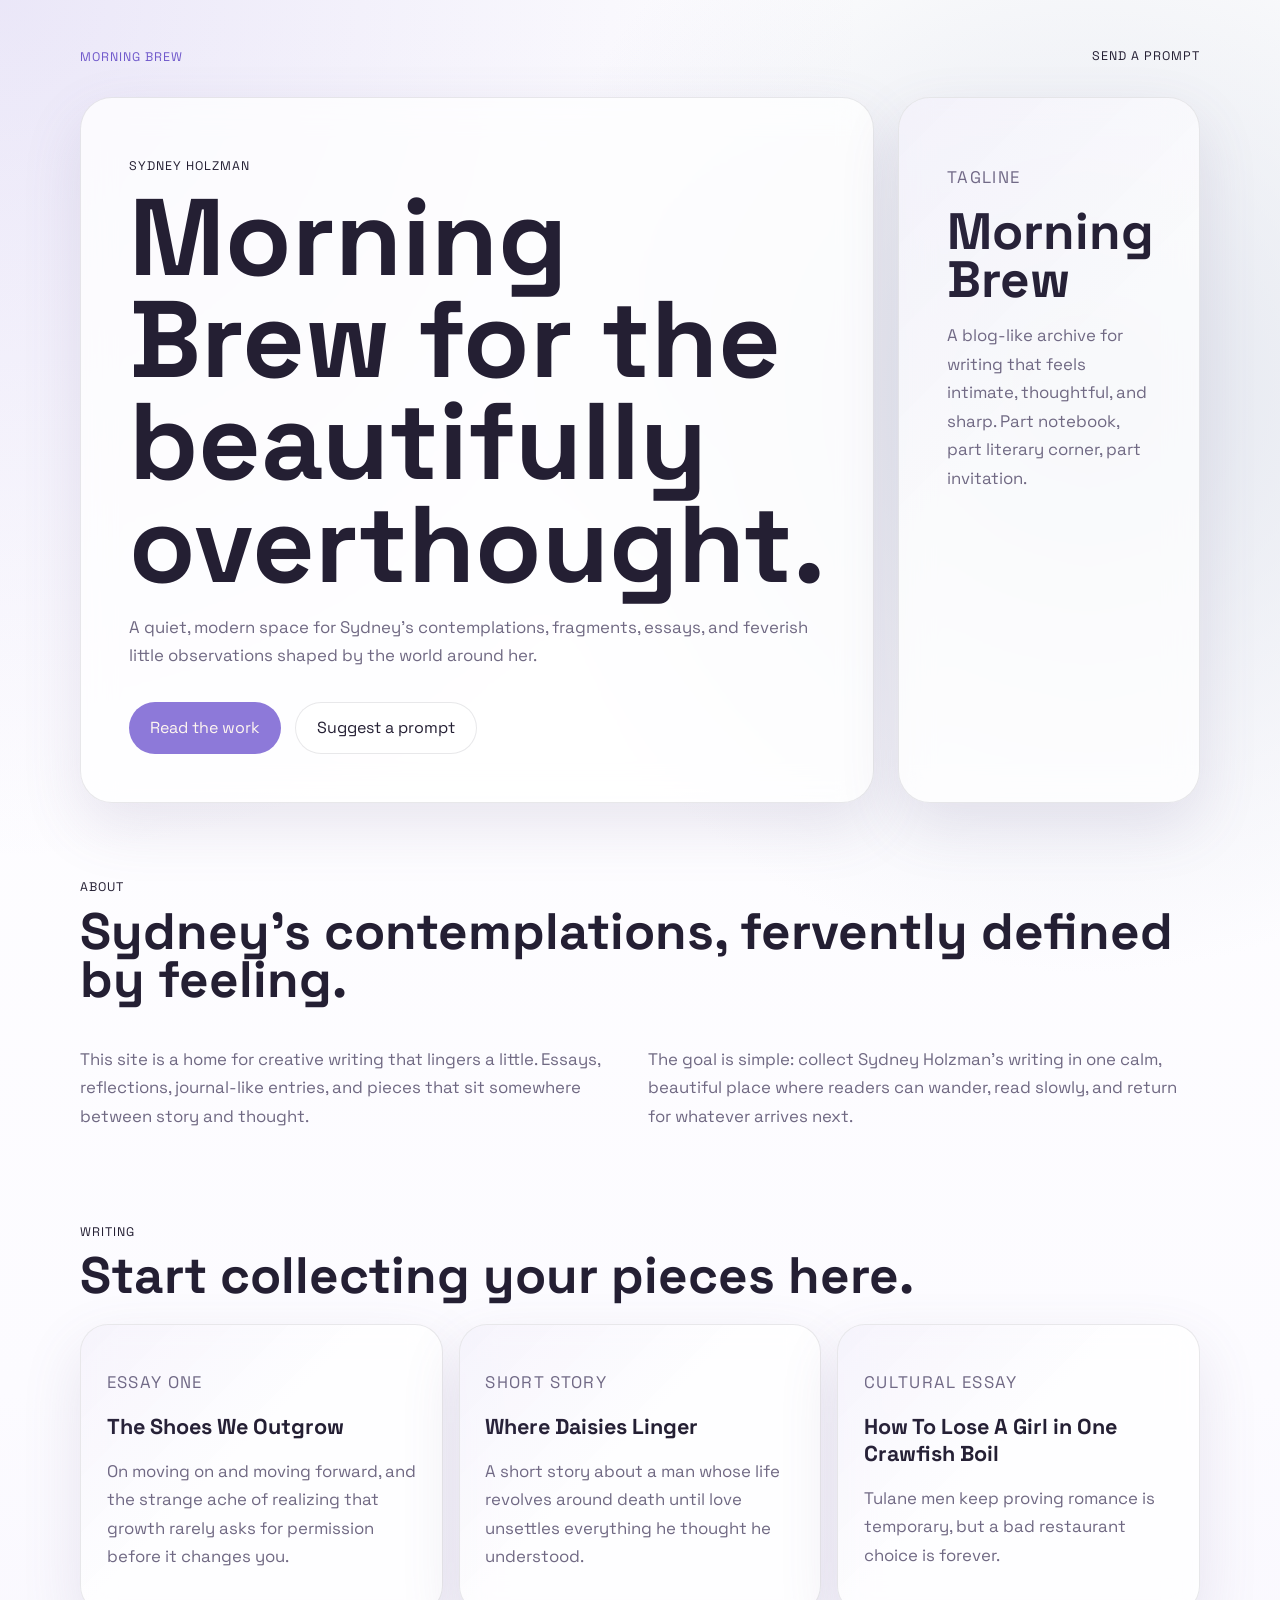
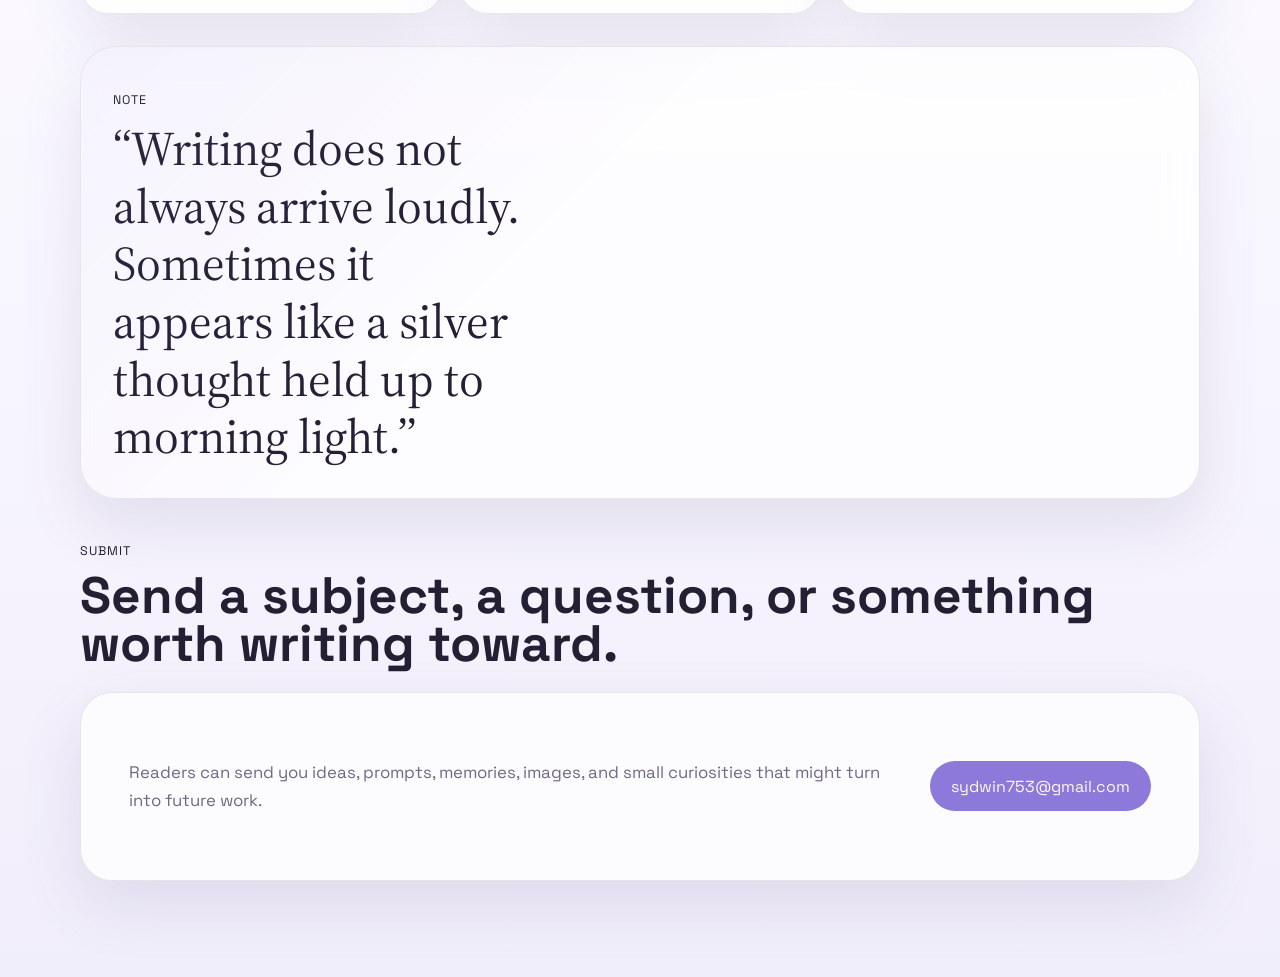
==== index.html @ 1004e85a "Build Morning Brew writing site" ====
<!DOCTYPE html>
<html lang="en">
  <head>
    <meta charset="UTF-8" />
    <meta name="viewport" content="width=device-width, initial-scale=1.0" />
    <title>Sydney Holzman | Morning Brew</title>
    <meta
      name="description"
      content="Morning Brew by Sydney Holzman, a modern home for contemplative writing, essays, and reader prompts."
    />
    <link rel="preconnect" href="https://fonts.googleapis.com" />
    <link rel="preconnect" href="https://fonts.gstatic.com" crossorigin />
    <link
      href="https://fonts.googleapis.com/css2?family=Space+Grotesk:wght@400;500;700&family=Source+Serif+4:wght@400;600&display=swap"
      rel="stylesheet"
    />
    <link rel="stylesheet" href="styles.css" />
  </head>
  <body>
    <div class="page-shell">
      <header class="hero">
        <nav class="nav">
          <div class="brand">morning brew</div>
          <a class="nav-link" href="#submit">Send a Prompt</a>
        </nav>

        <div class="hero-grid">
          <section class="hero-copy reveal">
            <p class="eyebrow">Sydney Holzman</p>
            <h1>Morning Brew for the beautifully overthought.</h1>
            <p class="lede">
              A quiet, modern space for Sydney's contemplations, fragments,
              essays, and feverish little observations shaped by the world
              around her.
            </p>
            <div class="hero-actions">
              <a class="button button-primary" href="#writing">Read the work</a>
              <a class="button button-secondary" href="#submit">Suggest a prompt</a>
            </div>
          </section>

          <aside class="hero-card reveal">
            <p class="card-label">Tagline</p>
            <h2>Morning Brew</h2>
            <p>
              A blog-like archive for writing that feels intimate, thoughtful,
              and sharp. Part notebook, part literary corner, part invitation.
            </p>
          </aside>
        </div>
      </header>

      <main>
        <section class="section reveal" id="about">
          <div class="section-heading">
            <p class="eyebrow">About</p>
            <h2>Sydney's contemplations, fervently defined by feeling.</h2>
          </div>
          <div class="about-grid">
            <p>
              This site is a home for creative writing that lingers a little.
              Essays, reflections, journal-like entries, and pieces that sit
              somewhere between story and thought.
            </p>
            <p>
              The goal is simple: collect Sydney Holzman's writing in one calm,
              beautiful place where readers can wander, read slowly, and return
              for whatever arrives next.
            </p>
          </div>
        </section>

        <section class="section reveal" id="writing">
          <div class="section-heading">
            <p class="eyebrow">Writing</p>
            <h2>Start collecting your pieces here.</h2>
          </div>
          <div class="cards">
            <article class="info-card">
              <p class="card-label">Essay One</p>
              <h3>
                <a href="writing/the-shoes-we-outgrow.html">The Shoes We Outgrow</a>
              </h3>
              <p>
                On moving on and moving forward, and the strange ache of
                realizing that growth rarely asks for permission before it
                changes you.
              </p>
            </article>
            <article class="info-card">
              <p class="card-label">Short Story</p>
              <h3>
                <a href="writing/where-daisies-linger.html">Where Daisies Linger</a>
              </h3>
              <p>
                A short story about a man whose life revolves around death until
                love unsettles everything he thought he understood.
              </p>
            </article>
            <article class="info-card">
              <p class="card-label">Cultural Essay</p>
              <h3>
                <a href="writing/how-to-lose-a-girl-in-one-crawfish-boil.html"
                  >How To Lose A Girl in One Crawfish Boil</a
                >
              </h3>
              <p>
                Tulane men keep proving romance is temporary, but a bad
                restaurant choice is forever.
              </p>
            </article>
          </div>
        </section>

        <section class="section quote-block reveal">
          <p class="eyebrow">Note</p>
          <blockquote>
            “Writing does not always arrive loudly. Sometimes it appears like a
            silver thought held up to morning light.”
          </blockquote>
        </section>

        <section class="section contact reveal" id="submit">
          <div class="section-heading">
            <p class="eyebrow">Submit</p>
            <h2>Send a subject, a question, or something worth writing toward.</h2>
          </div>
          <div class="contact-panel">
            <p>
              Readers can send you ideas, prompts, memories, images, and small
              curiosities that might turn into future work.
            </p>
            <a
              class="button button-primary"
              href="mailto:sydwin753@gmail.com?subject=Morning%20Brew%20Prompt"
              >sydwin753@gmail.com</a
            >
          </div>
        </section>
      </main>
    </div>

    <script src="script.js"></script>
  </body>
</html>
---- styles.css ----
:root {
  --bg: #fcfbff;
  --bg-strong: #f1eefb;
  --panel: rgba(255, 255, 255, 0.74);
  --text: #241f33;
  --muted: #706983;
  --accent: #8d79d9;
  --accent-dark: #7059cb;
  --border: rgba(36, 31, 51, 0.1);
  --shadow: 0 24px 60px rgba(104, 93, 140, 0.14);
}

* {
  box-sizing: border-box;
}

html {
  scroll-behavior: smooth;
}

body {
  margin: 0;
  min-height: 100vh;
  font-family: "Space Grotesk", sans-serif;
  color: var(--text);
  background:
    radial-gradient(circle at top left, rgba(141, 121, 217, 0.18), transparent 30%),
    radial-gradient(circle at 85% 15%, rgba(221, 225, 235, 0.85), transparent 24%),
    linear-gradient(180deg, #ffffff 0%, var(--bg) 54%, var(--bg-strong) 100%);
}

a {
  color: inherit;
  text-decoration: none;
}

.page-shell {
  width: min(1120px, calc(100% - 2rem));
  margin: 0 auto;
  padding: 1rem 0 4rem;
}

.reading-shell {
  width: min(860px, calc(100% - 2rem));
}

.nav {
  display: flex;
  align-items: center;
  justify-content: space-between;
  padding: 1rem 0 2rem;
}

.brand,
.nav-link,
.eyebrow,
.card-label {
  letter-spacing: 0.08em;
  text-transform: uppercase;
  font-size: 0.78rem;
}

.brand {
  color: var(--accent-dark);
}

.nav-link {
  border-bottom: 1px solid transparent;
  transition: border-color 180ms ease;
}

.nav-link:hover {
  border-color: var(--accent);
}

.hero {
  padding: 1rem 0 2rem;
}

.hero-grid {
  display: grid;
  grid-template-columns: 1.5fr 1fr;
  gap: 1.5rem;
  align-items: stretch;
}

.hero-copy,
.hero-card,
.info-card,
.contact-panel,
.quote-block {
  background: var(--panel);
  backdrop-filter: blur(16px);
  border: 1px solid var(--border);
  box-shadow: var(--shadow);
}

.hero-card,
.info-card,
.quote-block {
  position: relative;
  overflow: hidden;
}

.hero-card::before,
.info-card::before,
.quote-block::before {
  content: "";
  position: absolute;
  inset: 0;
  background: linear-gradient(135deg, rgba(141, 121, 217, 0.08), transparent 45%);
  pointer-events: none;
}

.hero-copy,
.hero-card,
.contact-panel {
  border-radius: 32px;
  padding: clamp(1.5rem, 4vw, 3rem);
}

.hero-copy h1,
.section-heading h2,
.hero-card h2 {
  margin: 0.3rem 0 1rem;
  line-height: 0.94;
}

.hero-copy h1 {
  font-size: clamp(3.5rem, 10vw, 6.8rem);
  max-width: 10ch;
}

.hero-card h2,
.section-heading h2 {
  font-size: clamp(1.8rem, 4vw, 3.2rem);
}

.lede,
.hero-card p,
.about-grid p,
.info-card p,
.contact-panel p {
  color: var(--muted);
  font-size: 1.05rem;
  line-height: 1.7;
}

.hero-actions {
  display: flex;
  flex-wrap: wrap;
  gap: 0.9rem;
  margin-top: 2rem;
}

.button {
  display: inline-flex;
  align-items: center;
  justify-content: center;
  min-height: 3rem;
  padding: 0.9rem 1.3rem;
  border-radius: 999px;
  transition:
    transform 180ms ease,
    background 180ms ease,
    border-color 180ms ease;
}

.button:hover {
  transform: translateY(-1px);
}

.button-primary {
  background: var(--accent);
  color: #fff7f0;
}

.button-primary:hover {
  background: var(--accent-dark);
}

.button-secondary {
  border: 1px solid var(--border);
  background: rgba(255, 255, 255, 0.55);
}

.section {
  padding: 2rem 0;
}

.reading-page {
  padding-top: 1.5rem;
}

.reading-header,
.reading-body {
  background: var(--panel);
  backdrop-filter: blur(16px);
  border: 1px solid var(--border);
  box-shadow: var(--shadow);
}

.reading-header {
  border-radius: 32px;
  padding: clamp(1.75rem, 4vw, 3rem);
  margin-bottom: 1.25rem;
}

.reading-header h1 {
  margin: 0.35rem 0 0.75rem;
  font-size: clamp(2.6rem, 7vw, 4.75rem);
  line-height: 0.94;
}

.reading-byline {
  margin: 0;
  color: var(--muted);
  font-size: 1rem;
  letter-spacing: 0.05em;
  text-transform: uppercase;
}

.reading-body {
  border-radius: 32px;
  padding: clamp(1.5rem, 4vw, 3rem);
}

.reading-body p {
  margin: 0 0 1.25rem;
  color: var(--text);
  font-family: "Source Serif 4", serif;
  font-size: 1.18rem;
  line-height: 1.85;
}

.reading-body em,
.reading-body strong {
  color: var(--accent-dark);
}

.section-heading {
  margin-bottom: 1.5rem;
}

.about-grid,
.cards {
  display: grid;
  gap: 1rem;
}

.about-grid {
  grid-template-columns: repeat(2, minmax(0, 1fr));
}

.cards {
  grid-template-columns: repeat(3, minmax(0, 1fr));
}

.info-card {
  border-radius: 28px;
  padding: 1.6rem;
}

.hero-card,
.info-card {
  transition: transform 180ms ease;
}

.hero-card:hover,
.info-card:hover {
  transform: translateY(-3px);
}

.info-card h3 {
  font-size: 1.35rem;
  margin: 0.4rem 0 0.6rem;
}

.quote-block {
  border-radius: 36px;
  padding: 2rem;
}

blockquote {
  margin: 0.4rem 0 0;
  font-family: "Source Serif 4", serif;
  font-size: clamp(1.8rem, 4vw, 3rem);
  line-height: 1.2;
  max-width: 18ch;
}

.contact-panel {
  display: flex;
  align-items: center;
  justify-content: space-between;
  gap: 1rem;
}

.reveal {
  opacity: 0;
  transform: translateY(18px);
  transition:
    opacity 700ms ease,
    transform 700ms ease;
}

.reveal.is-visible {
  opacity: 1;
  transform: translateY(0);
}

@media (max-width: 860px) {
  .hero-grid,
  .about-grid,
  .cards,
  .contact-panel {
    grid-template-columns: 1fr;
    flex-direction: column;
    align-items: flex-start;
  }

  .page-shell {
    width: min(100% - 1rem, 1120px);
  }

  .hero-copy h1 {
    max-width: 12ch;
  }
}

@media (max-width: 540px) {
  .hero-copy,
  .hero-card,
  .contact-panel,
  .info-card,
  .quote-block {
    border-radius: 24px;
  }

  .nav {
    padding-bottom: 1rem;
  }

  .button,
  .button-primary,
  .button-secondary {
    width: 100%;
  }
}
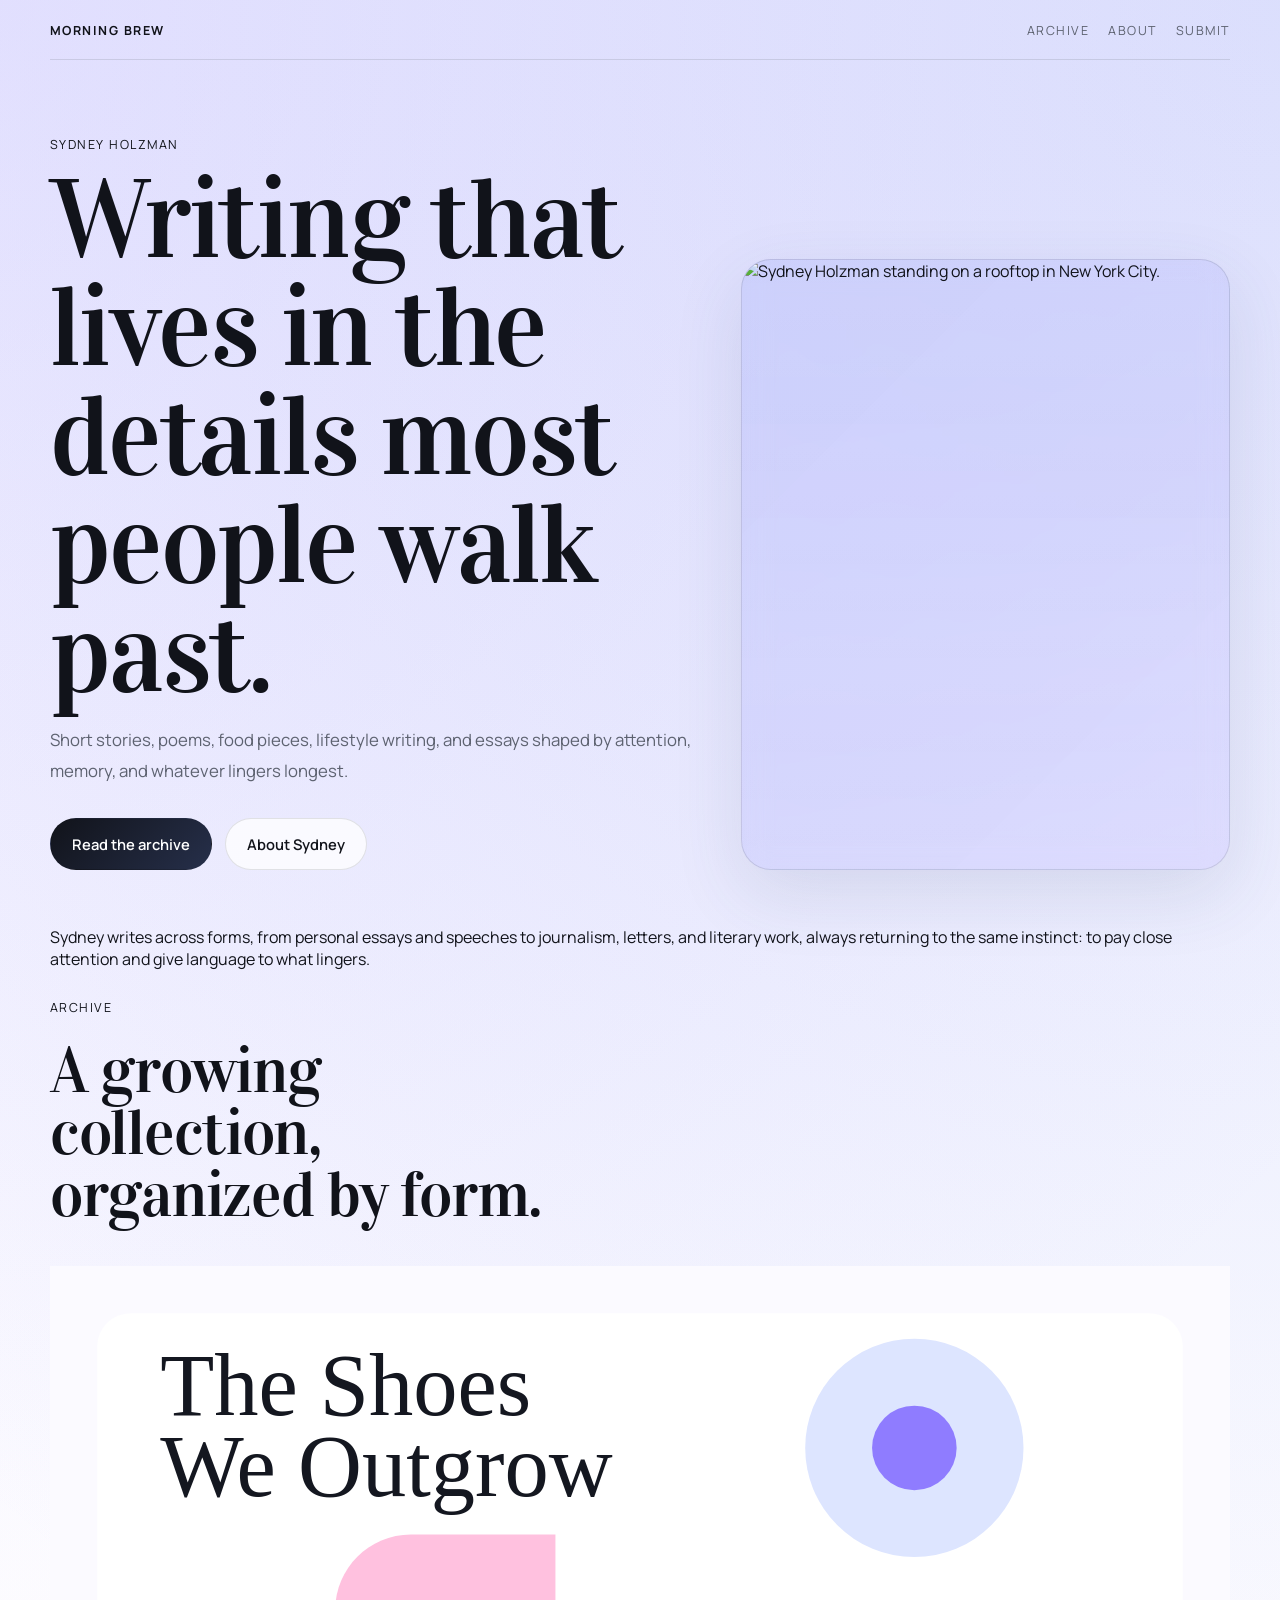
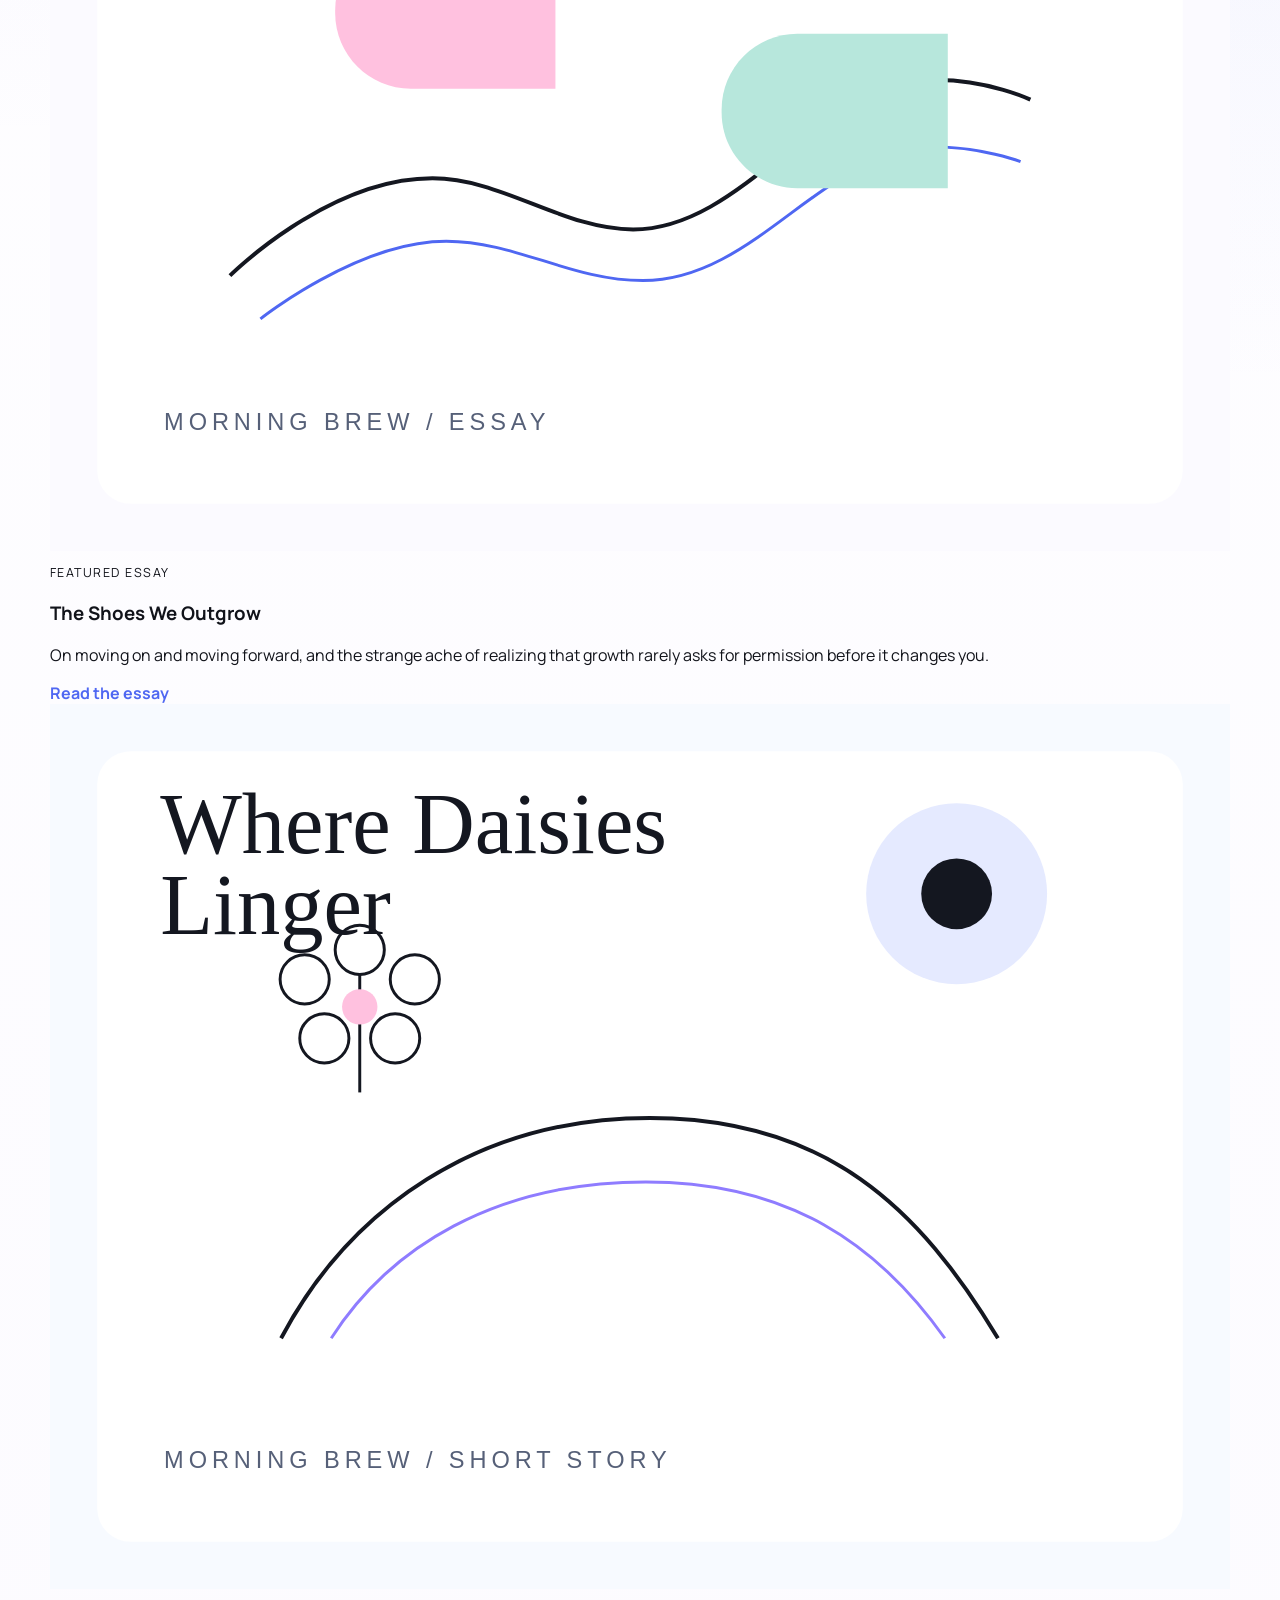
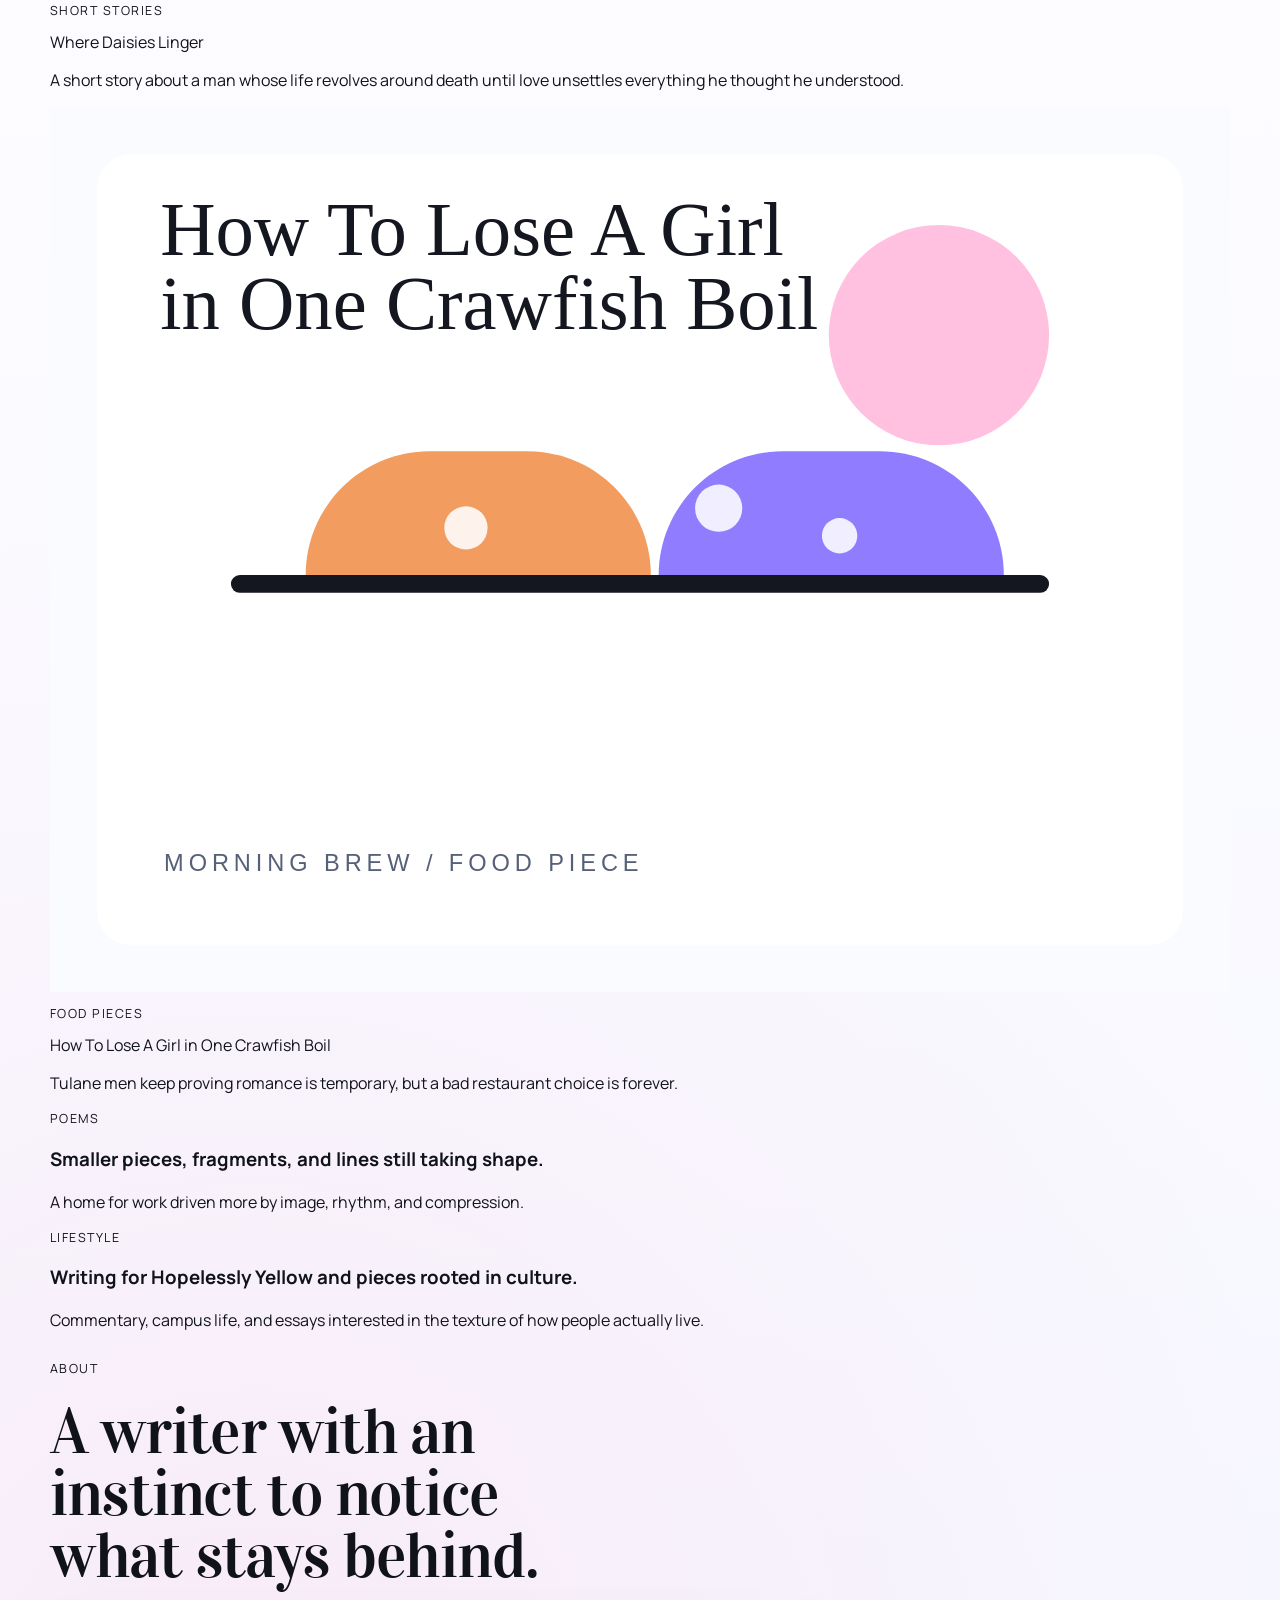
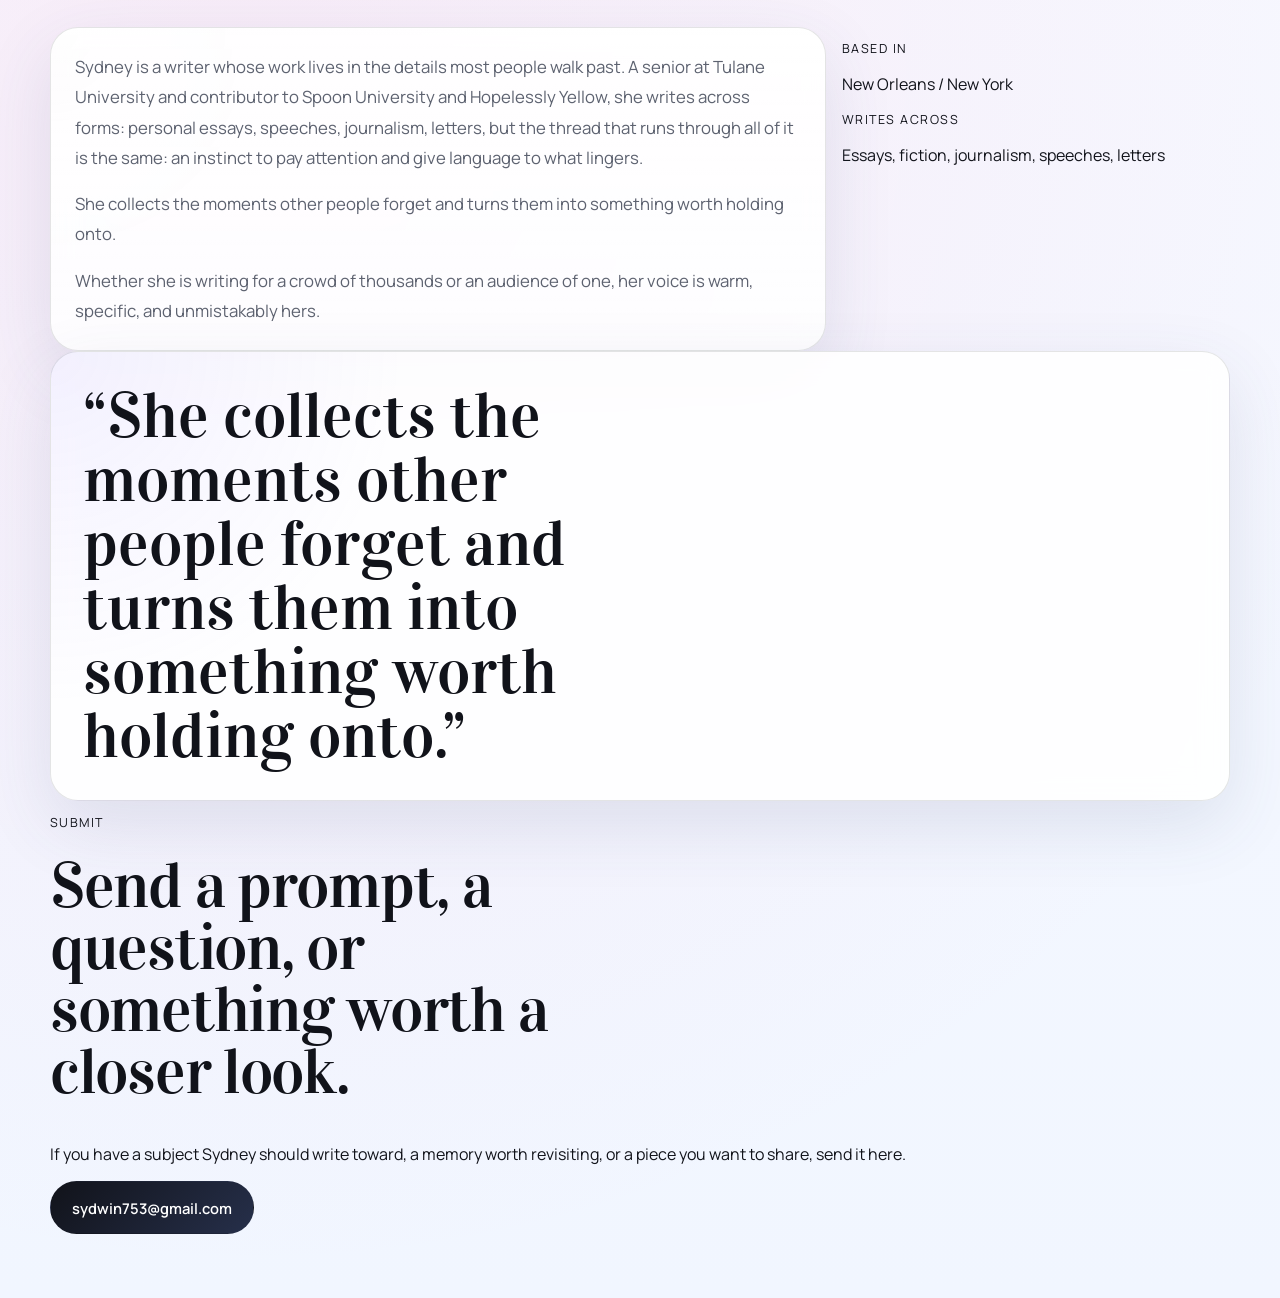
==== commit 5a4da0dd: "Refine homepage typography and article covers" ====
--- a/index.html
+++ b/index.html
@@ -6,133 +6,204 @@
     <title>Sydney Holzman | Morning Brew</title>
     <meta
       name="description"
-      content="Morning Brew by Sydney Holzman, a modern home for contemplative writing, essays, and reader prompts."
+      content="Morning Brew by Sydney Holzman, an editorial home for short stories, poems, food writing, lifestyle pieces, and essays."
     />
     <link rel="preconnect" href="https://fonts.googleapis.com" />
     <link rel="preconnect" href="https://fonts.gstatic.com" crossorigin />
     <link
-      href="https://fonts.googleapis.com/css2?family=Space+Grotesk:wght@400;500;700&family=Source+Serif+4:wght@400;600&display=swap"
+      href="https://fonts.googleapis.com/css2?family=Manrope:wght@400;500;600;700&family=Vidaloka&display=swap"
       rel="stylesheet"
     />
     <link rel="stylesheet" href="styles.css" />
   </head>
   <body>
     <div class="page-shell">
-      <header class="hero">
+      <header class="site-header reveal">
         <nav class="nav">
-          <div class="brand">morning brew</div>
-          <a class="nav-link" href="#submit">Send a Prompt</a>
+          <a class="brand" href="#top">Morning Brew</a>
+          <div class="nav-links">
+            <a class="nav-link" href="#archive">Archive</a>
+            <a class="nav-link" href="#about">About</a>
+            <a class="nav-link" href="#submit">Submit</a>
+          </div>
         </nav>
-
-        <div class="hero-grid">
-          <section class="hero-copy reveal">
+      </header>
+
+      <main id="top">
+        <section class="hero reveal">
+          <div class="hero-copy">
             <p class="eyebrow">Sydney Holzman</p>
-            <h1>Morning Brew for the beautifully overthought.</h1>
-            <p class="lede">
-              A quiet, modern space for Sydney's contemplations, fragments,
-              essays, and feverish little observations shaped by the world
-              around her.
+            <h1>Writing that lives in the details most people walk past.</h1>
+            <p class="hero-text">
+              Short stories, poems, food pieces, lifestyle writing, and essays
+              shaped by attention, memory, and whatever lingers longest.
             </p>
             <div class="hero-actions">
-              <a class="button button-primary" href="#writing">Read the work</a>
-              <a class="button button-secondary" href="#submit">Suggest a prompt</a>
+              <a class="button button-primary" href="#archive">Read the archive</a>
+              <a class="button button-secondary" href="#about">About Sydney</a>
             </div>
-          </section>
-
-          <aside class="hero-card reveal">
-            <p class="card-label">Tagline</p>
-            <h2>Morning Brew</h2>
-            <p>
-              A blog-like archive for writing that feels intimate, thoughtful,
-              and sharp. Part notebook, part literary corner, part invitation.
-            </p>
-          </aside>
-        </div>
-      </header>
-
-      <main>
-        <section class="section reveal" id="about">
+          </div>
+
+          <figure class="portrait-card">
+            <img
+              src="assets/sydney-portrait.jpeg"
+              alt="Sydney Holzman standing on a rooftop in New York City."
+            />
+          </figure>
+        </section>
+
+        <section class="intro-strip reveal">
+          <p>
+            Sydney writes across forms, from personal essays and speeches to
+            journalism, letters, and literary work, always returning to the
+            same instinct: to pay close attention and give language to what
+            lingers.
+          </p>
+        </section>
+
+        <section class="archive reveal" id="archive">
+          <div class="section-heading">
+            <p class="eyebrow">Archive</p>
+            <h2>A growing collection, organized by form.</h2>
+          </div>
+
+          <div class="feature-grid">
+            <article class="feature-story">
+              <img
+                class="feature-image"
+                src="assets/the-shoes-we-outgrow-cover.svg"
+                alt="Abstract editorial cover for The Shoes We Outgrow."
+              />
+              <div class="feature-copy">
+                <p class="card-label">Featured Essay</p>
+                <h3>The Shoes We Outgrow</h3>
+                <p>
+                  On moving on and moving forward, and the strange ache of
+                  realizing that growth rarely asks for permission before it
+                  changes you.
+                </p>
+                <a class="text-link" href="writing/the-shoes-we-outgrow.html"
+                  >Read the essay</a
+                >
+              </div>
+            </article>
+
+            <div class="feature-column">
+              <article class="mini-feature">
+                <img
+                  class="mini-image"
+                  src="assets/where-daisies-linger-cover.svg"
+                  alt="Abstract editorial cover for Where Daisies Linger."
+                />
+                <div>
+                  <p class="card-label">Short Stories</p>
+                  <a class="mini-title" href="writing/where-daisies-linger.html"
+                    >Where Daisies Linger</a
+                  >
+                  <p>
+                    A short story about a man whose life revolves around death
+                    until love unsettles everything he thought he understood.
+                  </p>
+                </div>
+              </article>
+
+              <article class="mini-feature">
+                <img
+                  class="mini-image"
+                  src="assets/how-to-lose-a-girl-cover.svg"
+                  alt="Abstract editorial cover for How To Lose A Girl in One Crawfish Boil."
+                />
+                <div>
+                  <p class="card-label">Food Pieces</p>
+                  <a
+                    class="mini-title"
+                    href="writing/how-to-lose-a-girl-in-one-crawfish-boil.html"
+                    >How To Lose A Girl in One Crawfish Boil</a
+                  >
+                  <p>
+                    Tulane men keep proving romance is temporary, but a bad
+                    restaurant choice is forever.
+                  </p>
+                </div>
+              </article>
+            </div>
+          </div>
+
+          <div class="category-columns">
+            <section class="category-section">
+              <p class="card-label">Poems</p>
+              <h3>Smaller pieces, fragments, and lines still taking shape.</h3>
+              <p>
+                A home for work driven more by image, rhythm, and compression.
+              </p>
+            </section>
+
+            <section class="category-section">
+              <p class="card-label">Lifestyle</p>
+              <h3>Writing for Hopelessly Yellow and pieces rooted in culture.</h3>
+              <p>
+                Commentary, campus life, and essays interested in the texture of
+                how people actually live.
+              </p>
+            </section>
+          </div>
+        </section>
+
+        <section class="about-section reveal" id="about">
           <div class="section-heading">
             <p class="eyebrow">About</p>
-            <h2>Sydney's contemplations, fervently defined by feeling.</h2>
-          </div>
-          <div class="about-grid">
-            <p>
-              This site is a home for creative writing that lingers a little.
-              Essays, reflections, journal-like entries, and pieces that sit
-              somewhere between story and thought.
-            </p>
-            <p>
-              The goal is simple: collect Sydney Holzman's writing in one calm,
-              beautiful place where readers can wander, read slowly, and return
-              for whatever arrives next.
-            </p>
-          </div>
-        </section>
-
-        <section class="section reveal" id="writing">
-          <div class="section-heading">
-            <p class="eyebrow">Writing</p>
-            <h2>Start collecting your pieces here.</h2>
-          </div>
-          <div class="cards">
-            <article class="info-card">
-              <p class="card-label">Essay One</p>
-              <h3>
-                <a href="writing/the-shoes-we-outgrow.html">The Shoes We Outgrow</a>
-              </h3>
-              <p>
-                On moving on and moving forward, and the strange ache of
-                realizing that growth rarely asks for permission before it
-                changes you.
-              </p>
-            </article>
-            <article class="info-card">
-              <p class="card-label">Short Story</p>
-              <h3>
-                <a href="writing/where-daisies-linger.html">Where Daisies Linger</a>
-              </h3>
-              <p>
-                A short story about a man whose life revolves around death until
-                love unsettles everything he thought he understood.
-              </p>
-            </article>
-            <article class="info-card">
-              <p class="card-label">Cultural Essay</p>
-              <h3>
-                <a href="writing/how-to-lose-a-girl-in-one-crawfish-boil.html"
-                  >How To Lose A Girl in One Crawfish Boil</a
-                >
-              </h3>
-              <p>
-                Tulane men keep proving romance is temporary, but a bad
-                restaurant choice is forever.
-              </p>
-            </article>
-          </div>
-        </section>
-
-        <section class="section quote-block reveal">
-          <p class="eyebrow">Note</p>
+            <h2>A writer with an instinct to notice what stays behind.</h2>
+          </div>
+
+          <div class="about-layout">
+            <div class="about-copy">
+              <p>
+                Sydney is a writer whose work lives in the details most people
+                walk past. A senior at Tulane University and contributor to Spoon
+                University and Hopelessly Yellow, she writes across forms:
+                personal essays, speeches, journalism, letters, but the thread
+                that runs through all of it is the same: an instinct to pay
+                attention and give language to what lingers.
+              </p>
+              <p>
+                She collects the moments other people forget and turns them into
+                something worth holding onto.
+              </p>
+              <p>
+                Whether she is writing for a crowd of thousands or an audience
+                of one, her voice is warm, specific, and unmistakably hers.
+              </p>
+            </div>
+
+            <aside class="about-meta">
+              <p class="card-label">Based In</p>
+              <p>New Orleans / New York</p>
+              <p class="card-label">Writes Across</p>
+              <p>Essays, fiction, journalism, speeches, letters</p>
+            </aside>
+          </div>
+        </section>
+
+        <section class="quote-section reveal">
           <blockquote>
-            “Writing does not always arrive loudly. Sometimes it appears like a
-            silver thought held up to morning light.”
+            “She collects the moments other people forget and turns them into
+            something worth holding onto.”
           </blockquote>
         </section>
 
-        <section class="section contact reveal" id="submit">
+        <section class="submit-section reveal" id="submit">
           <div class="section-heading">
             <p class="eyebrow">Submit</p>
-            <h2>Send a subject, a question, or something worth writing toward.</h2>
-          </div>
-          <div class="contact-panel">
+            <h2>Send a prompt, a question, or something worth a closer look.</h2>
+          </div>
+          <div class="submit-row">
             <p>
-              Readers can send you ideas, prompts, memories, images, and small
-              curiosities that might turn into future work.
+              If you have a subject Sydney should write toward, a memory worth
+              revisiting, or a piece you want to share, send it here.
             </p>
             <a
               class="button button-primary"
-              href="mailto:sydwin753@gmail.com?subject=Morning%20Brew%20Prompt"
+              href="mailto:sydwin753@gmail.com?subject=Morning%20Brew%20Submission"
               >sydwin753@gmail.com</a
             >
           </div>
--- a/styles.css
+++ b/styles.css
@@ -1,13 +1,18 @@
 :root {
   --bg: #fcfbff;
-  --bg-strong: #f1eefb;
-  --panel: rgba(255, 255, 255, 0.74);
-  --text: #241f33;
-  --muted: #706983;
-  --accent: #8d79d9;
-  --accent-dark: #7059cb;
-  --border: rgba(36, 31, 51, 0.1);
-  --shadow: 0 24px 60px rgba(104, 93, 140, 0.14);
+  --bg-soft: #f1f6ff;
+  --surface: rgba(255, 255, 255, 0.9);
+  --surface-strong: #ffffff;
+  --ink: #11131a;
+  --muted: #5d6270;
+  --line: rgba(17, 19, 26, 0.11);
+  --line-strong: rgba(17, 19, 26, 0.18);
+  --blue: #4f67f2;
+  --violet: #8f7cff;
+  --pink: #ff8fc4;
+  --gold: #f2c66d;
+  --mint: #99d9ca;
+  --shadow: 0 24px 70px rgba(58, 72, 118, 0.12);
 }
 
 * {
@@ -21,12 +26,18 @@
 body {
   margin: 0;
   min-height: 100vh;
-  font-family: "Space Grotesk", sans-serif;
-  color: var(--text);
-  background:
-    radial-gradient(circle at top left, rgba(141, 121, 217, 0.18), transparent 30%),
-    radial-gradient(circle at 85% 15%, rgba(221, 225, 235, 0.85), transparent 24%),
-    linear-gradient(180deg, #ffffff 0%, var(--bg) 54%, var(--bg-strong) 100%);
+  color: var(--ink);
+  font-family: "Manrope", sans-serif;
+  background:
+    radial-gradient(circle at top left, rgba(143, 124, 255, 0.18), transparent 28%),
+    radial-gradient(circle at top right, rgba(79, 103, 242, 0.18), transparent 32%),
+    radial-gradient(circle at 20% 80%, rgba(255, 143, 196, 0.12), transparent 24%),
+    linear-gradient(180deg, #ffffff 0%, var(--bg) 56%, var(--bg-soft) 100%);
+}
+
+img {
+  display: block;
+  max-width: 100%;
 }
 
 a {
@@ -35,122 +46,320 @@
 }
 
 .page-shell {
-  width: min(1120px, calc(100% - 2rem));
+  width: min(1180px, calc(100% - 2rem));
   margin: 0 auto;
   padding: 1rem 0 4rem;
 }
 
 .reading-shell {
-  width: min(860px, calc(100% - 2rem));
+  width: min(900px, calc(100% - 2rem));
+}
+
+.site-header {
+  margin-bottom: 2rem;
 }
 
 .nav {
   display: flex;
   align-items: center;
   justify-content: space-between;
-  padding: 1rem 0 2rem;
+  gap: 1rem;
+  padding: 0.4rem 0 1.2rem;
+  border-bottom: 1px solid var(--line);
+}
+
+.nav-links {
+  display: flex;
+  flex-wrap: wrap;
+  gap: 1.2rem;
 }
 
 .brand,
 .nav-link,
 .eyebrow,
-.card-label {
-  letter-spacing: 0.08em;
+.card-label,
+.reading-byline {
+  font-size: 0.78rem;
+  letter-spacing: 0.12em;
   text-transform: uppercase;
-  font-size: 0.78rem;
 }
 
 .brand {
-  color: var(--accent-dark);
+  font-weight: 700;
 }
 
 .nav-link {
-  border-bottom: 1px solid transparent;
-  transition: border-color 180ms ease;
-}
-
-.nav-link:hover {
-  border-color: var(--accent);
+  color: var(--muted);
+  transition: color 180ms ease;
+}
+
+.nav-link:hover,
+.text-link:hover {
+  color: var(--blue);
 }
 
 .hero {
-  padding: 1rem 0 2rem;
-}
-
-.hero-grid {
-  display: grid;
-  grid-template-columns: 1.5fr 1fr;
-  gap: 1.5rem;
-  align-items: stretch;
-}
-
-.hero-copy,
-.hero-card,
-.info-card,
-.contact-panel,
-.quote-block {
-  background: var(--panel);
-  backdrop-filter: blur(16px);
-  border: 1px solid var(--border);
-  box-shadow: var(--shadow);
-}
-
-.hero-card,
-.info-card,
-.quote-block {
-  position: relative;
-  overflow: hidden;
-}
-
-.hero-card::before,
-.info-card::before,
-.quote-block::before {
-  content: "";
-  position: absolute;
-  inset: 0;
-  background: linear-gradient(135deg, rgba(141, 121, 217, 0.08), transparent 45%);
-  pointer-events: none;
-}
-
-.hero-copy,
-.hero-card,
-.contact-panel {
-  border-radius: 32px;
-  padding: clamp(1.5rem, 4vw, 3rem);
+  display: grid;
+  grid-template-columns: minmax(0, 1.05fr) minmax(320px, 0.78fr);
+  gap: 2rem;
+  align-items: end;
+  padding: 2rem 0 2.5rem;
 }
 
 .hero-copy h1,
 .section-heading h2,
-.hero-card h2 {
-  margin: 0.3rem 0 1rem;
-  line-height: 0.94;
+.reading-header h1 {
+  margin: 0.4rem 0 1rem;
+  font-family: "Vidaloka", serif;
+  font-weight: 400;
+  letter-spacing: -0.02em;
+  line-height: 0.97;
 }
 
 .hero-copy h1 {
-  font-size: clamp(3.5rem, 10vw, 6.8rem);
+  font-size: clamp(4rem, 9vw, 7rem);
   max-width: 10ch;
 }
 
-.hero-card h2,
-.section-heading h2 {
-  font-size: clamp(1.8rem, 4vw, 3.2rem);
-}
-
-.lede,
-.hero-card p,
-.about-grid p,
-.info-card p,
-.contact-panel p {
+.hero-text,
+.intro-band p,
+.category-card p,
+.entry-item p,
+.about-copy p,
+.about-detail p,
+.contact-panel p,
+.reading-body p {
   color: var(--muted);
   font-size: 1.05rem;
-  line-height: 1.7;
+  line-height: 1.8;
 }
 
 .hero-actions {
   display: flex;
   flex-wrap: wrap;
-  gap: 0.9rem;
+  gap: 0.85rem;
   margin-top: 2rem;
+}
+
+.hero-aside {
+  display: grid;
+  gap: 1rem;
+}
+
+.portrait-card,
+.intro-band,
+.category-card,
+.about-copy,
+.about-detail,
+.quote-section,
+.contact-panel,
+.reading-header,
+.reading-body {
+  background: var(--surface);
+  border: 1px solid var(--line);
+  box-shadow: var(--shadow);
+  backdrop-filter: blur(14px);
+}
+
+.portrait-card {
+  overflow: hidden;
+  border-radius: 30px;
+  margin: 0;
+  aspect-ratio: 4 / 5;
+  background:
+    linear-gradient(180deg, rgba(255, 255, 255, 0.05), rgba(255, 255, 255, 0)),
+    linear-gradient(135deg, rgba(79, 103, 242, 0.15), rgba(143, 124, 255, 0.14));
+}
+
+.portrait-card img {
+  width: 100%;
+  height: 100%;
+  object-fit: cover;
+}
+
+.intro-band,
+.category-card,
+.about-copy,
+.about-detail,
+.quote-section,
+.contact-panel,
+.reading-header,
+.reading-body {
+  border-radius: 28px;
+}
+
+.intro-band,
+.contact-panel,
+.reading-header,
+.reading-body {
+  padding: clamp(1.4rem, 3vw, 2.2rem);
+}
+
+.intro-band {
+  margin-bottom: 2.5rem;
+  background:
+    linear-gradient(135deg, rgba(255, 143, 196, 0.12), rgba(79, 103, 242, 0.08)),
+    var(--surface);
+}
+
+.intro-band p {
+  margin: 0;
+  max-width: 58rem;
+  color: var(--ink);
+  font-size: 1.14rem;
+}
+
+.section {
+  padding: 2.2rem 0;
+}
+
+.section-heading {
+  display: grid;
+  gap: 0.35rem;
+  margin-bottom: 1.5rem;
+}
+
+.section-heading h2 {
+  font-size: clamp(2.4rem, 5vw, 4rem);
+  max-width: 13ch;
+}
+
+.category-grid {
+  display: grid;
+  grid-template-columns: repeat(2, minmax(0, 1fr));
+  gap: 1rem;
+}
+
+.category-card {
+  display: grid;
+  align-content: start;
+  gap: 1rem;
+  min-height: 18rem;
+  padding: 1.4rem;
+  transition:
+    transform 180ms ease,
+    border-color 180ms ease;
+}
+
+.category-card:hover {
+  transform: translateY(-3px);
+  border-color: var(--line-strong);
+}
+
+.category-card-featured {
+  background:
+    radial-gradient(circle at top right, rgba(79, 103, 242, 0.12), transparent 42%),
+    radial-gradient(circle at bottom left, rgba(255, 143, 196, 0.12), transparent 30%),
+    var(--surface);
+}
+
+.article-image {
+  width: 100%;
+  aspect-ratio: 4 / 3;
+  object-fit: cover;
+  border-radius: 18px;
+  border: 1px solid var(--line);
+  background: linear-gradient(135deg, #f3f5ff, #fdfbff);
+}
+
+.category-head h3,
+.entry-item a,
+.entry-item span {
+  margin: 0;
+  font-family: "Vidaloka", serif;
+  font-weight: 400;
+  line-height: 1.02;
+}
+
+.category-head h3 {
+  font-size: 2rem;
+  max-width: 15ch;
+}
+
+.entry-list {
+  display: grid;
+  gap: 1rem;
+}
+
+.entry-item {
+  display: grid;
+  gap: 0.45rem;
+  padding-top: 1rem;
+  border-top: 1px solid var(--line);
+}
+
+.entry-item a,
+.entry-item span {
+  font-size: 1.7rem;
+}
+
+.entry-item p,
+.category-card p {
+  margin: 0;
+}
+
+.entry-item-muted span {
+  color: var(--ink);
+}
+
+.text-link {
+  color: var(--blue);
+  font-weight: 700;
+}
+
+.about-layout {
+  display: grid;
+  grid-template-columns: minmax(0, 1.4fr) minmax(260px, 0.7fr);
+  gap: 1rem;
+}
+
+.about-copy,
+.about-detail {
+  padding: 1.5rem;
+}
+
+.about-copy {
+  background:
+    linear-gradient(180deg, rgba(255, 255, 255, 0.95), rgba(255, 255, 255, 0.86)),
+    radial-gradient(circle at top left, rgba(153, 217, 202, 0.12), transparent 30%);
+}
+
+.about-copy p,
+.about-detail p {
+  margin: 0 0 1rem;
+}
+
+.about-copy p:last-child,
+.about-detail p:last-child {
+  margin-bottom: 0;
+}
+
+.about-detail {
+  align-content: start;
+  background:
+    linear-gradient(135deg, rgba(242, 198, 109, 0.16), rgba(143, 124, 255, 0.08)),
+    var(--surface);
+}
+
+.about-detail .card-label {
+  color: var(--blue);
+  margin-bottom: 0.4rem;
+}
+
+.quote-section {
+  padding: 2rem;
+  background:
+    radial-gradient(circle at top left, rgba(143, 124, 255, 0.1), transparent 28%),
+    var(--surface);
+}
+
+blockquote {
+  margin: 0;
+  max-width: 15ch;
+  font-family: "Vidaloka", serif;
+  font-size: clamp(2.3rem, 5vw, 4.1rem);
+  font-weight: 400;
+  line-height: 1;
 }
 
 .button {
@@ -158,12 +367,16 @@
   align-items: center;
   justify-content: center;
   min-height: 3rem;
-  padding: 0.9rem 1.3rem;
+  padding: 0.95rem 1.3rem;
+  border: 1px solid transparent;
   border-radius: 999px;
+  font-size: 0.92rem;
+  font-weight: 600;
   transition:
     transform 180ms ease,
+    border-color 180ms ease,
     background 180ms ease,
-    border-color 180ms ease;
+    color 180ms ease;
 }
 
 .button:hover {
@@ -171,122 +384,17 @@
 }
 
 .button-primary {
-  background: var(--accent);
-  color: #fff7f0;
+  background: linear-gradient(135deg, var(--ink), #262f4a);
+  color: #ffffff;
 }
 
 .button-primary:hover {
-  background: var(--accent-dark);
+  background: linear-gradient(135deg, var(--blue), var(--violet));
 }
 
 .button-secondary {
-  border: 1px solid var(--border);
-  background: rgba(255, 255, 255, 0.55);
-}
-
-.section {
-  padding: 2rem 0;
-}
-
-.reading-page {
-  padding-top: 1.5rem;
-}
-
-.reading-header,
-.reading-body {
-  background: var(--panel);
-  backdrop-filter: blur(16px);
-  border: 1px solid var(--border);
-  box-shadow: var(--shadow);
-}
-
-.reading-header {
-  border-radius: 32px;
-  padding: clamp(1.75rem, 4vw, 3rem);
-  margin-bottom: 1.25rem;
-}
-
-.reading-header h1 {
-  margin: 0.35rem 0 0.75rem;
-  font-size: clamp(2.6rem, 7vw, 4.75rem);
-  line-height: 0.94;
-}
-
-.reading-byline {
-  margin: 0;
-  color: var(--muted);
-  font-size: 1rem;
-  letter-spacing: 0.05em;
-  text-transform: uppercase;
-}
-
-.reading-body {
-  border-radius: 32px;
-  padding: clamp(1.5rem, 4vw, 3rem);
-}
-
-.reading-body p {
-  margin: 0 0 1.25rem;
-  color: var(--text);
-  font-family: "Source Serif 4", serif;
-  font-size: 1.18rem;
-  line-height: 1.85;
-}
-
-.reading-body em,
-.reading-body strong {
-  color: var(--accent-dark);
-}
-
-.section-heading {
-  margin-bottom: 1.5rem;
-}
-
-.about-grid,
-.cards {
-  display: grid;
-  gap: 1rem;
-}
-
-.about-grid {
-  grid-template-columns: repeat(2, minmax(0, 1fr));
-}
-
-.cards {
-  grid-template-columns: repeat(3, minmax(0, 1fr));
-}
-
-.info-card {
-  border-radius: 28px;
-  padding: 1.6rem;
-}
-
-.hero-card,
-.info-card {
-  transition: transform 180ms ease;
-}
-
-.hero-card:hover,
-.info-card:hover {
-  transform: translateY(-3px);
-}
-
-.info-card h3 {
-  font-size: 1.35rem;
-  margin: 0.4rem 0 0.6rem;
-}
-
-.quote-block {
-  border-radius: 36px;
-  padding: 2rem;
-}
-
-blockquote {
-  margin: 0.4rem 0 0;
-  font-family: "Source Serif 4", serif;
-  font-size: clamp(1.8rem, 4vw, 3rem);
-  line-height: 1.2;
-  max-width: 18ch;
+  border-color: var(--line);
+  background: rgba(255, 255, 255, 0.76);
 }
 
 .contact-panel {
@@ -294,6 +402,51 @@
   align-items: center;
   justify-content: space-between;
   gap: 1rem;
+  background:
+    linear-gradient(135deg, rgba(79, 103, 242, 0.08), rgba(255, 143, 196, 0.09)),
+    var(--surface);
+}
+
+.contact-panel p {
+  margin: 0;
+  max-width: 44rem;
+}
+
+.reading-page {
+  padding-top: 1.5rem;
+}
+
+.reading-header {
+  margin-bottom: 1.2rem;
+}
+
+.reading-header h1 {
+  font-size: clamp(3rem, 8vw, 5.5rem);
+}
+
+.reading-byline {
+  color: var(--muted);
+}
+
+.reading-body p {
+  margin: 0 0 1.3rem;
+  color: var(--ink);
+  font-family: "Vidaloka", serif;
+  font-size: 1.2rem;
+  line-height: 1.8;
+}
+
+.reading-body h2 {
+  margin: 2rem 0 1rem;
+  font-family: "Manrope", sans-serif;
+  font-size: 0.9rem;
+  letter-spacing: 0.14em;
+  text-transform: uppercase;
+}
+
+.reading-body em,
+.reading-body strong {
+  color: var(--blue);
 }
 
 .reveal {
@@ -309,41 +462,57 @@
   transform: translateY(0);
 }
 
-@media (max-width: 860px) {
-  .hero-grid,
-  .about-grid,
-  .cards,
+@media (max-width: 980px) {
+  .hero,
+  .about-layout,
+  .category-grid {
+    grid-template-columns: 1fr;
+  }
+
+  .hero-copy h1,
+  .section-heading h2 {
+    max-width: 12ch;
+  }
+}
+
+@media (max-width: 720px) {
+  .nav,
   .contact-panel {
-    grid-template-columns: 1fr;
     flex-direction: column;
     align-items: flex-start;
   }
 
+  .nav-links {
+    gap: 0.9rem;
+  }
+
+  .hero {
+    padding-top: 1rem;
+  }
+}
+
+@media (max-width: 540px) {
   .page-shell {
-    width: min(100% - 1rem, 1120px);
-  }
-
-  .hero-copy h1 {
-    max-width: 12ch;
-  }
-}
-
-@media (max-width: 540px) {
-  .hero-copy,
-  .hero-card,
+    width: min(100% - 1rem, 1180px);
+  }
+
+  .portrait-card,
+  .intro-band,
+  .category-card,
+  .about-copy,
+  .about-detail,
+  .quote-section,
   .contact-panel,
-  .info-card,
-  .quote-block {
-    border-radius: 24px;
-  }
-
-  .nav {
-    padding-bottom: 1rem;
-  }
-
-  .button,
-  .button-primary,
-  .button-secondary {
+  .reading-header,
+  .reading-body {
+    border-radius: 22px;
+  }
+
+  .button {
     width: 100%;
   }
-}
+
+  .hero-actions {
+    width: 100%;
+  }
+}
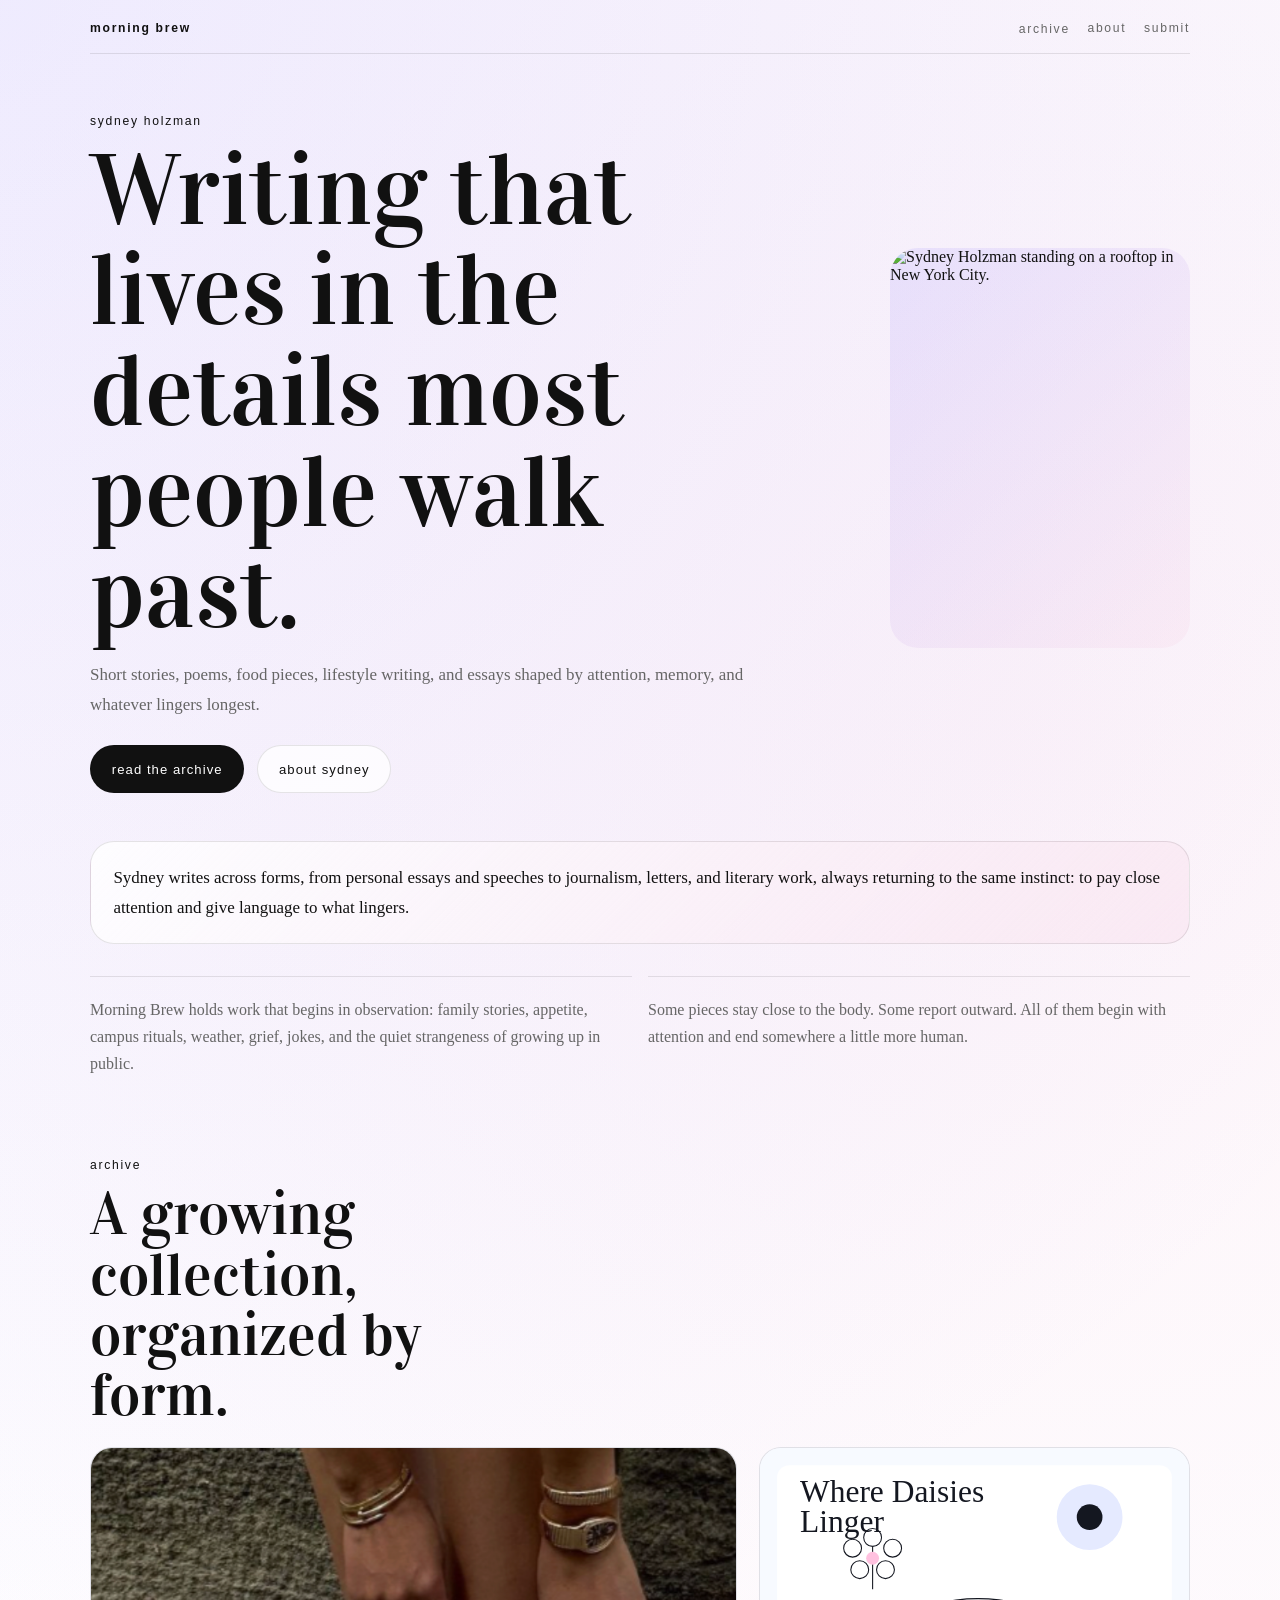
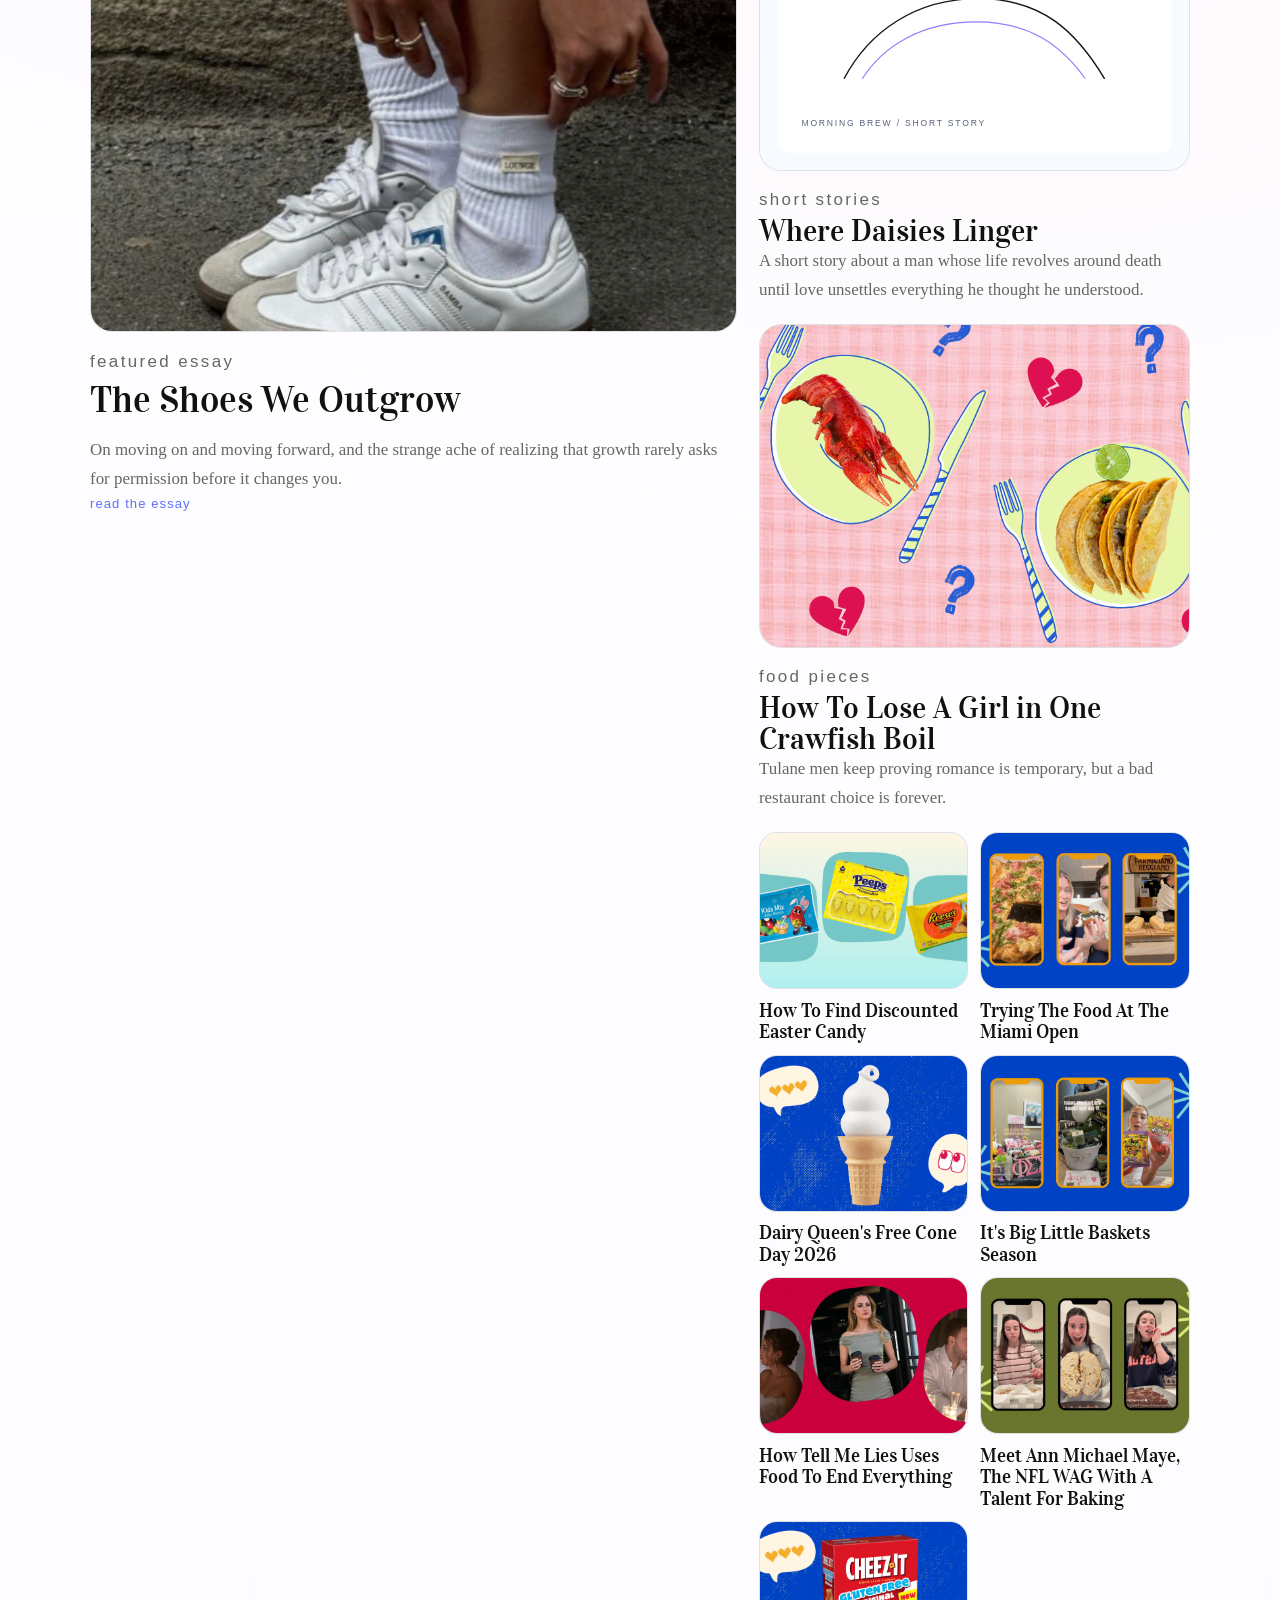
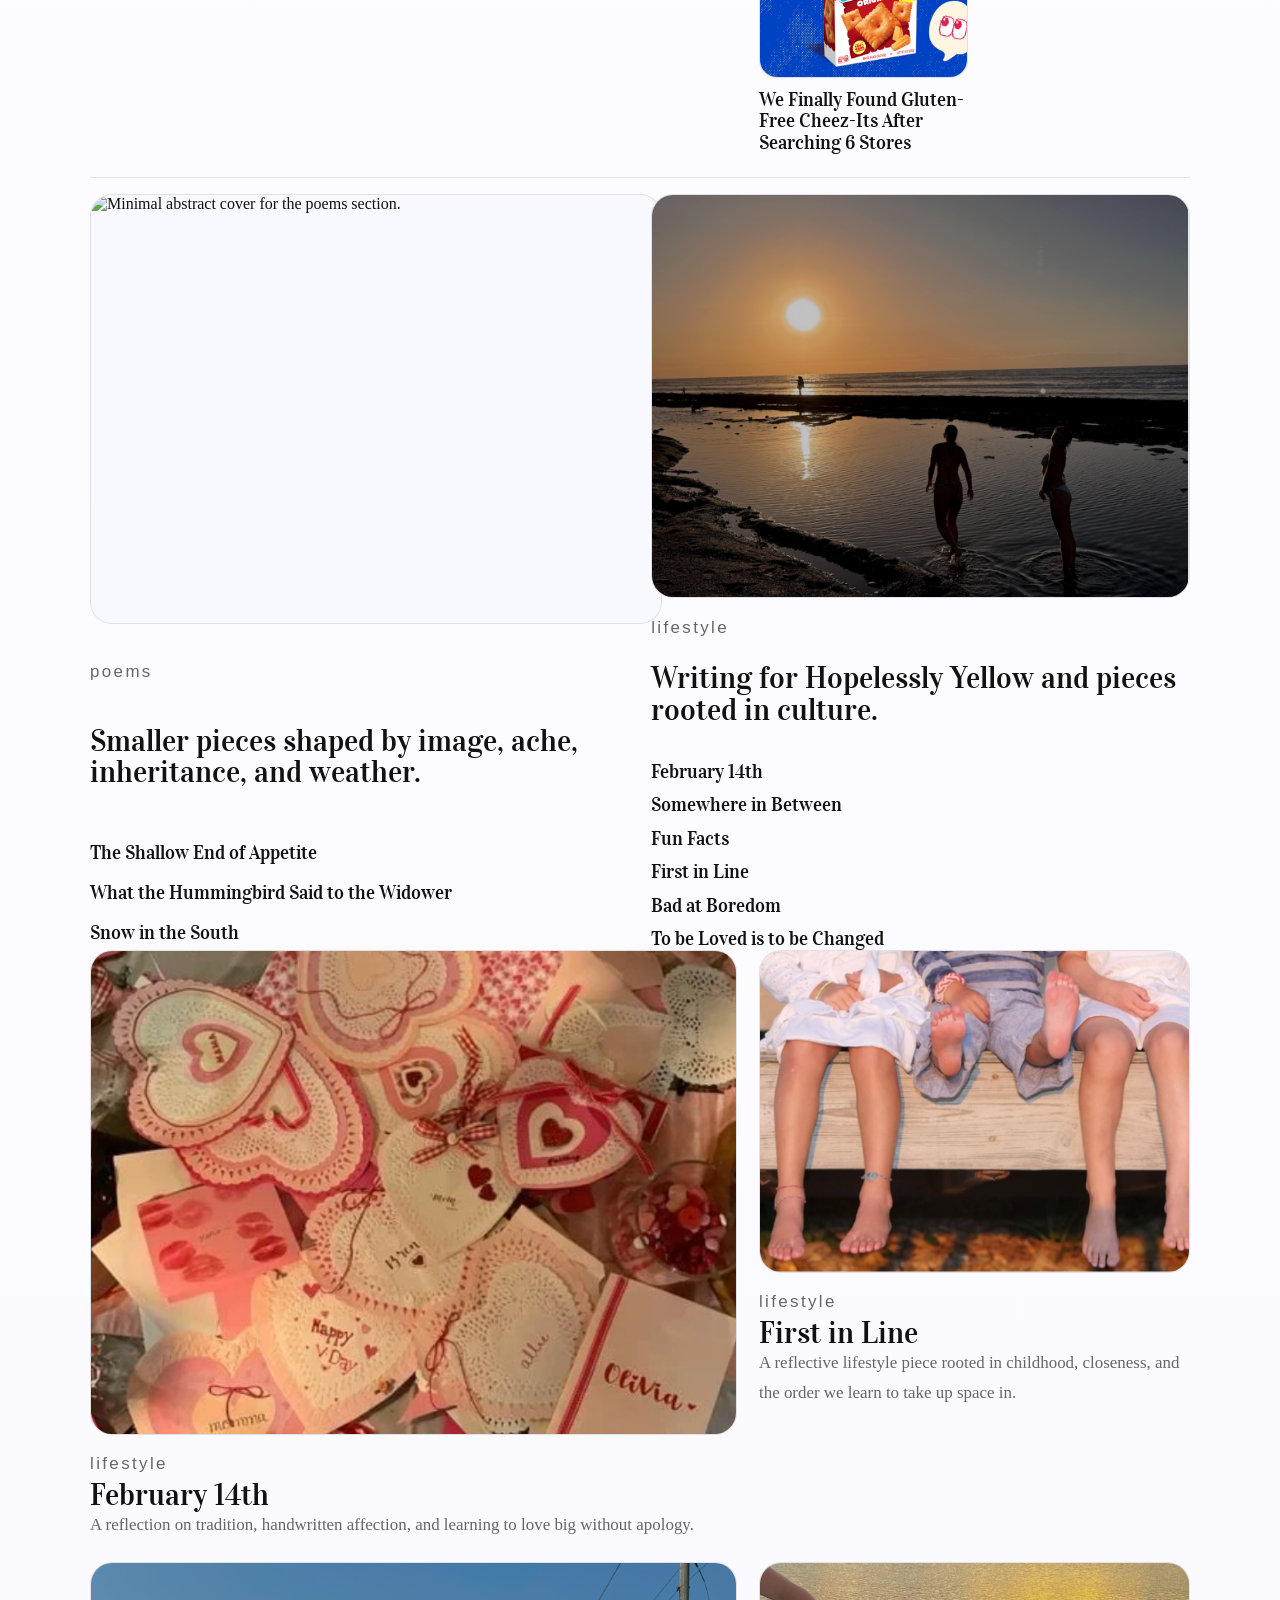
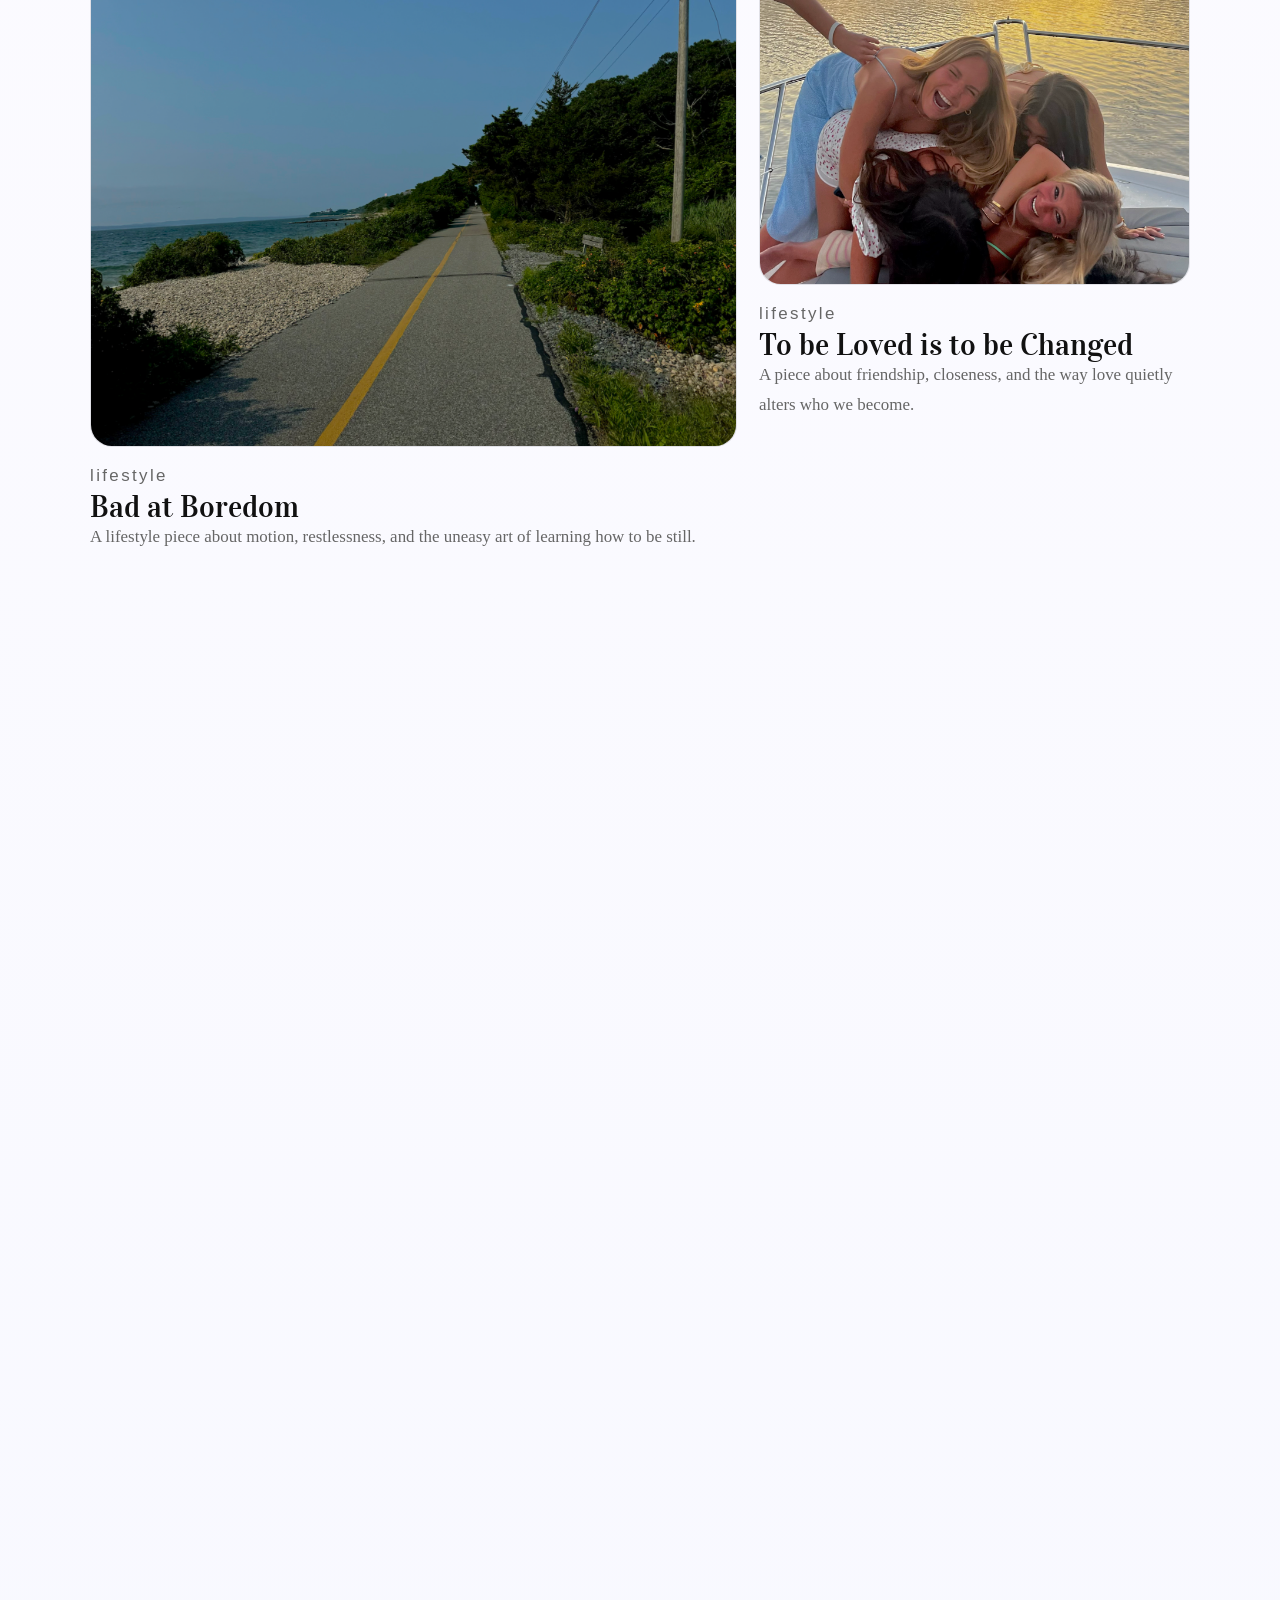
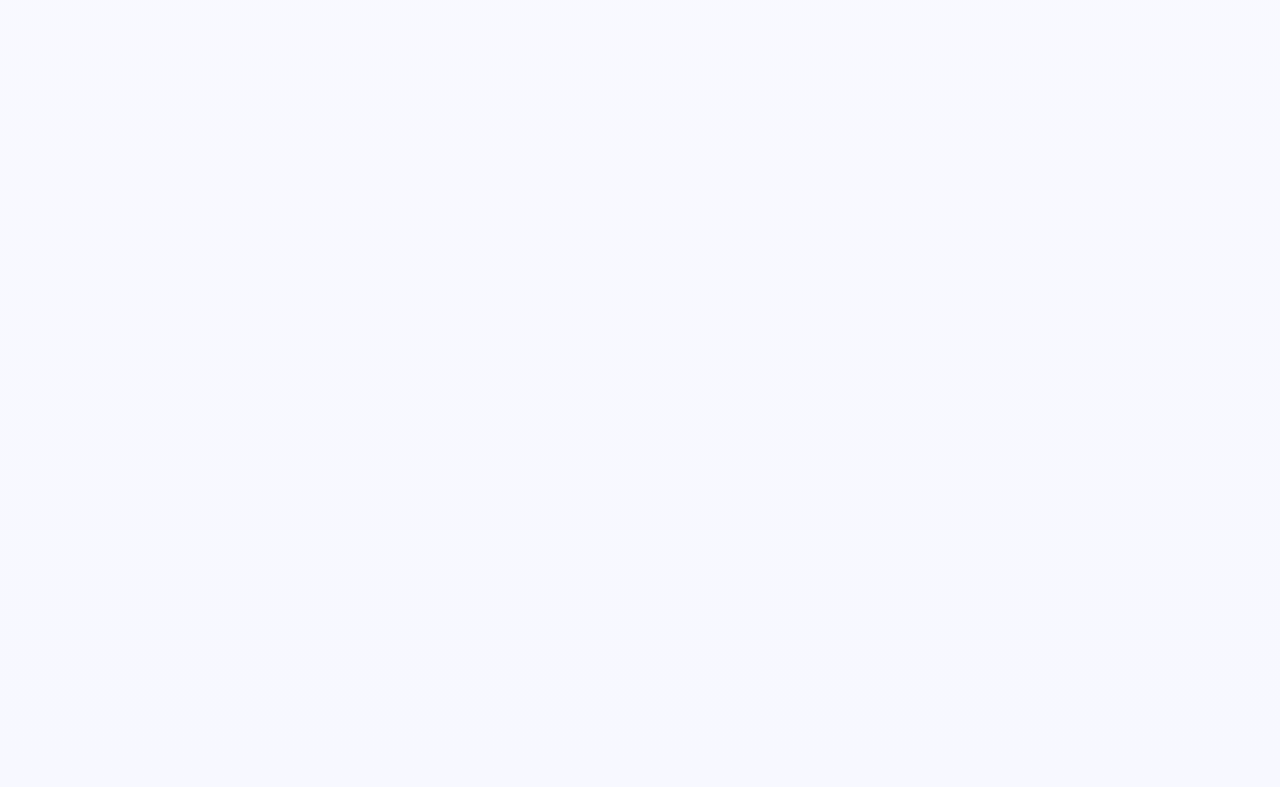
==== commit d72fdd49: "Add article images and expand archive" ====
--- a/index.html
+++ b/index.html
@@ -22,7 +22,16 @@
         <nav class="nav">
           <a class="brand" href="#top">Morning Brew</a>
           <div class="nav-links">
-            <a class="nav-link" href="#archive">Archive</a>
+            <div class="nav-dropdown">
+              <a class="nav-link" href="#archive">Archive</a>
+              <div class="dropdown-menu">
+                <a href="#featured-work">Featured</a>
+                <a href="#short-stories">Short Stories</a>
+                <a href="#food-pieces">Food Pieces</a>
+                <a href="#poems">Poems</a>
+                <a href="#lifestyle">Lifestyle</a>
+              </div>
+            </div>
             <a class="nav-link" href="#about">About</a>
             <a class="nav-link" href="#submit">Submit</a>
           </div>
@@ -61,6 +70,18 @@
           </p>
         </section>
 
+        <section class="scroll-notes">
+          <p class="reveal">
+            Morning Brew holds work that begins in observation: family stories,
+            appetite, campus rituals, weather, grief, jokes, and the quiet
+            strangeness of growing up in public.
+          </p>
+          <p class="reveal">
+            Some pieces stay close to the body. Some report outward. All of
+            them begin with attention and end somewhere a little more human.
+          </p>
+        </section>
+
         <section class="archive reveal" id="archive">
           <div class="section-heading">
             <p class="eyebrow">Archive</p>
@@ -68,11 +89,11 @@
           </div>
 
           <div class="feature-grid">
-            <article class="feature-story">
+            <article class="feature-story" id="featured-work">
               <img
                 class="feature-image"
-                src="assets/the-shoes-we-outgrow-cover.svg"
-                alt="Abstract editorial cover for The Shoes We Outgrow."
+                src="assets/the-shoes-we-outgrow-cover.png"
+                alt="Photograph of white sneakers for The Shoes We Outgrow."
               />
               <div class="feature-copy">
                 <p class="card-label">Featured Essay</p>
@@ -89,7 +110,7 @@
             </article>
 
             <div class="feature-column">
-              <article class="mini-feature">
+              <article class="mini-feature" id="short-stories">
                 <img
                   class="mini-image"
                   src="assets/where-daisies-linger-cover.svg"
@@ -107,11 +128,11 @@
                 </div>
               </article>
 
-              <article class="mini-feature">
+              <article class="mini-feature" id="food-pieces">
                 <img
                   class="mini-image"
-                  src="assets/how-to-lose-a-girl-cover.svg"
-                  alt="Abstract editorial cover for How To Lose A Girl in One Crawfish Boil."
+                  src="assets/spoon-crawfish-boil.png"
+                  alt="Illustrated food graphic for How To Lose A Girl in One Crawfish Boil."
                 />
                 <div>
                   <p class="card-label">Food Pieces</p>
@@ -126,26 +147,271 @@
                   </p>
                 </div>
               </article>
+
+              <div class="external-grid">
+                <article class="external-card">
+                  <img
+                    class="external-image"
+                    src="assets/spoon-easter-candy.png"
+                    alt="Graphic for discounted Easter candy article."
+                  />
+                  <a
+                    class="external-link"
+                    href="https://spoonuniversity.com/news/how-to-find-discounted-easter-candy/"
+                    target="_blank"
+                    rel="noreferrer"
+                    >How To Find Discounted Easter Candy</a
+                  >
+                </article>
+                <article class="external-card">
+                  <img
+                    class="external-image"
+                    src="assets/spoon-miami-open.png"
+                    alt="Graphic for Miami Open food article."
+                  />
+                  <a
+                    class="external-link"
+                    href="https://spoonuniversity.com/reviews/trying-the-food-at-the-miami-open/"
+                    target="_blank"
+                    rel="noreferrer"
+                    >Trying The Food At The Miami Open</a
+                  >
+                </article>
+                <article class="external-card">
+                  <img
+                    class="external-image"
+                    src="assets/spoon-free-cone-day.png"
+                    alt="Graphic for Dairy Queen free cone day article."
+                  />
+                  <a
+                    class="external-link"
+                    href="https://spoonuniversity.com/lifestyle/dairy-queens-free-cone-day-2026/"
+                    target="_blank"
+                    rel="noreferrer"
+                    >Dairy Queen's Free Cone Day 2026</a
+                  >
+                </article>
+                <article class="external-card">
+                  <img
+                    class="external-image"
+                    src="assets/spoon-big-little-baskets.png"
+                    alt="Graphic for big little baskets article."
+                  />
+                  <a
+                    class="external-link"
+                    href="https://spoonuniversity.com/news/big-little-baskets-snacks/"
+                    target="_blank"
+                    rel="noreferrer"
+                    >It's Big Little Baskets Season</a
+                  >
+                </article>
+                <article class="external-card">
+                  <img
+                    class="external-image"
+                    src="assets/spoon-tell-me-lies.png"
+                    alt="Graphic for Tell Me Lies food article."
+                  />
+                  <a
+                    class="external-link"
+                    href="https://spoonuniversity.com/lifestyle/how-tell-me-lies-uses-food-to-end-everything/"
+                    target="_blank"
+                    rel="noreferrer"
+                    >How Tell Me Lies Uses Food To End Everything</a
+                  >
+                </article>
+                <article class="external-card">
+                  <img
+                    class="external-image"
+                    src="assets/spoon-ann-maye.png"
+                    alt="Graphic for Ann Michael Maye article."
+                  />
+                  <a
+                    class="external-link"
+                    href="https://spoonuniversity.com/lifestyle/meet-ann-michael-maye-the-nfl-wag-with-a-talent-for-baking/"
+                    target="_blank"
+                    rel="noreferrer"
+                    >Meet Ann Michael Maye, The NFL WAG With A Talent For Baking</a
+                  >
+                </article>
+                <article class="external-card">
+                  <img
+                    class="external-image"
+                    src="assets/spoon-cheez-its.png"
+                    alt="Graphic for gluten-free Cheez-Its article."
+                  />
+                  <a
+                    class="external-link"
+                    href="https://spoonuniversity.com/news/we-finally-found-gluten-free-cheez-its-after-searching-6-stores-was-it-worth-it/"
+                    target="_blank"
+                    rel="noreferrer"
+                    >We Finally Found Gluten-Free Cheez-Its After Searching 6 Stores</a
+                  >
+                </article>
+              </div>
             </div>
           </div>
 
           <div class="category-columns">
-            <section class="category-section">
+            <section class="category-section" id="poems">
+              <img
+                class="section-image"
+                src="assets/poems-cover.svg"
+                alt="Minimal abstract cover for the poems section."
+              />
               <p class="card-label">Poems</p>
-              <h3>Smaller pieces, fragments, and lines still taking shape.</h3>
-              <p>
-                A home for work driven more by image, rhythm, and compression.
-              </p>
+              <h3>Smaller pieces shaped by image, ache, inheritance, and weather.</h3>
+              <div class="lifestyle-list">
+                <a
+                  class="lifestyle-link"
+                  href="writing/the-shallow-end-of-appetite.html"
+                  >The Shallow End of Appetite</a
+                >
+                <a
+                  class="lifestyle-link"
+                  href="writing/what-the-hummingbird-said-to-the-widower.html"
+                  >What the Hummingbird Said to the Widower</a
+                >
+                <a class="lifestyle-link" href="writing/snow-in-the-south.html"
+                  >Snow in the South</a
+                >
+              </div>
             </section>
 
-            <section class="category-section">
+            <section class="category-section" id="lifestyle">
+              <img
+                class="section-image"
+                src="assets/somewhere-in-between-cover.png"
+                alt="Sunset beach photograph for Somewhere in Between."
+              />
               <p class="card-label">Lifestyle</p>
               <h3>Writing for Hopelessly Yellow and pieces rooted in culture.</h3>
-              <p>
-                Commentary, campus life, and essays interested in the texture of
-                how people actually live.
-              </p>
+              <div class="lifestyle-list">
+                <a
+                  class="lifestyle-link"
+                  href="writing/february-14th.html"
+                  >February 14th</a
+                >
+                <a
+                  class="lifestyle-link"
+                  href="https://www.hopelesslyellowtulane.com/recently/somewhereinbetween"
+                  target="_blank"
+                  rel="noreferrer"
+                  >Somewhere in Between</a
+                >
+                <a
+                  class="lifestyle-link"
+                  href="https://www.hopelesslyellowtulane.com/recently/fun-facts"
+                  target="_blank"
+                  rel="noreferrer"
+                  >Fun Facts</a
+                >
+                <a
+                  class="lifestyle-link"
+                  href="https://www.hopelesslyellowtulane.com/recently/firstinline"
+                  target="_blank"
+                  rel="noreferrer"
+                  >First in Line</a
+                >
+                <a
+                  class="lifestyle-link"
+                  href="https://www.hopelesslyellowtulane.com/recently/badatboredom"
+                  target="_blank"
+                  rel="noreferrer"
+                  >Bad at Boredom</a
+                >
+                <a
+                  class="lifestyle-link"
+                  href="https://www.hopelesslyellowtulane.com/recently/tobelovedistobechanged"
+                  target="_blank"
+                  rel="noreferrer"
+                  >To be Loved is to be Changed</a
+                >
+              </div>
             </section>
+          </div>
+
+          <div class="feature-grid secondary-grid">
+            <article class="mini-feature" id="february-fourteenth">
+              <img
+                class="mini-image"
+                src="assets/february-14th-cover.png"
+                alt="Photograph of handmade Valentine's cards for February 14th."
+              />
+              <div>
+                <p class="card-label">Lifestyle</p>
+                <a class="mini-title" href="writing/february-14th.html">February 14th</a>
+                <p>
+                  A reflection on tradition, handwritten affection, and learning
+                  to love big without apology.
+                </p>
+              </div>
+            </article>
+
+            <article class="mini-feature">
+              <img
+                class="mini-image"
+                src="assets/first-in-line-cover.png"
+                alt="Childhood photograph for First in Line."
+              />
+              <div>
+                <p class="card-label">Lifestyle</p>
+                <a
+                  class="mini-title"
+                  href="https://www.hopelesslyellowtulane.com/recently/firstinline"
+                  target="_blank"
+                  rel="noreferrer"
+                  >First in Line</a
+                >
+                <p>
+                  A reflective lifestyle piece rooted in childhood, closeness,
+                  and the order we learn to take up space in.
+                </p>
+              </div>
+            </article>
+
+            <article class="mini-feature">
+              <img
+                class="mini-image"
+                src="assets/bad-at-boredom-cover.png"
+                alt="Coastal path photograph for Bad at Boredom."
+              />
+              <div>
+                <p class="card-label">Lifestyle</p>
+                <a
+                  class="mini-title"
+                  href="https://www.hopelesslyellowtulane.com/recently/badatboredom"
+                  target="_blank"
+                  rel="noreferrer"
+                  >Bad at Boredom</a
+                >
+                <p>
+                  A lifestyle piece about motion, restlessness, and the uneasy
+                  art of learning how to be still.
+                </p>
+              </div>
+            </article>
+
+            <article class="mini-feature">
+              <img
+                class="mini-image"
+                src="assets/to-be-loved-is-to-be-changed-cover.png"
+                alt="Boat sunset photograph for To be Loved is to be Changed."
+              />
+              <div>
+                <p class="card-label">Lifestyle</p>
+                <a
+                  class="mini-title"
+                  href="https://www.hopelesslyellowtulane.com/recently/tobelovedistobechanged"
+                  target="_blank"
+                  rel="noreferrer"
+                  >To be Loved is to be Changed</a
+                >
+                <p>
+                  A piece about friendship, closeness, and the way love quietly
+                  alters who we become.
+                </p>
+              </div>
+            </article>
           </div>
         </section>
 
@@ -177,7 +443,7 @@
 
             <aside class="about-meta">
               <p class="card-label">Based In</p>
-              <p>New Orleans / New York</p>
+              <p>New Orleans / Boston</p>
               <p class="card-label">Writes Across</p>
               <p>Essays, fiction, journalism, speeches, letters</p>
             </aside>
--- a/styles.css
+++ b/styles.css
@@ -1,18 +1,14 @@
 :root {
-  --bg: #fcfbff;
-  --bg-soft: #f1f6ff;
-  --surface: rgba(255, 255, 255, 0.9);
-  --surface-strong: #ffffff;
-  --ink: #11131a;
-  --muted: #5d6270;
-  --line: rgba(17, 19, 26, 0.11);
-  --line-strong: rgba(17, 19, 26, 0.18);
-  --blue: #4f67f2;
-  --violet: #8f7cff;
-  --pink: #ff8fc4;
-  --gold: #f2c66d;
-  --mint: #99d9ca;
-  --shadow: 0 24px 70px rgba(58, 72, 118, 0.12);
+  --bg: #fdfcff;
+  --ink: #111111;
+  --muted: #666666;
+  --line: rgba(17, 17, 17, 0.1);
+  --line-strong: rgba(17, 17, 17, 0.18);
+  --blue: #5e72ff;
+  --violet: #8c7bff;
+  --pink: #f6bfd8;
+  --butter: #f4ddb0;
+  --mint: #cfe8df;
 }
 
 * {
@@ -27,12 +23,11 @@
   margin: 0;
   min-height: 100vh;
   color: var(--ink);
-  font-family: "Manrope", sans-serif;
-  background:
-    radial-gradient(circle at top left, rgba(143, 124, 255, 0.18), transparent 28%),
-    radial-gradient(circle at top right, rgba(79, 103, 242, 0.18), transparent 32%),
-    radial-gradient(circle at 20% 80%, rgba(255, 143, 196, 0.12), transparent 24%),
-    linear-gradient(180deg, #ffffff 0%, var(--bg) 56%, var(--bg-soft) 100%);
+  font-family: "Times New Roman", Times, serif;
+  background:
+    radial-gradient(circle at top left, rgba(140, 123, 255, 0.14), transparent 24%),
+    radial-gradient(circle at 80% 10%, rgba(246, 191, 216, 0.16), transparent 22%),
+    linear-gradient(180deg, #ffffff 0%, #fcfbff 58%, #f7f8ff 100%);
 }
 
 img {
@@ -46,17 +41,17 @@
 }
 
 .page-shell {
-  width: min(1180px, calc(100% - 2rem));
+  width: min(1100px, calc(100% - 2rem));
   margin: 0 auto;
-  padding: 1rem 0 4rem;
+  padding: 1.2rem 0 4rem;
 }
 
 .reading-shell {
-  width: min(900px, calc(100% - 2rem));
+  width: min(880px, calc(100% - 2rem));
 }
 
 .site-header {
-  margin-bottom: 2rem;
+  margin-bottom: 1.5rem;
 }
 
 .nav {
@@ -64,14 +59,15 @@
   align-items: center;
   justify-content: space-between;
   gap: 1rem;
-  padding: 0.4rem 0 1.2rem;
+  padding-bottom: 1rem;
   border-bottom: 1px solid var(--line);
 }
 
 .nav-links {
   display: flex;
   flex-wrap: wrap;
-  gap: 1.2rem;
+  gap: 1.1rem;
+  align-items: center;
 }
 
 .brand,
@@ -79,9 +75,10 @@
 .eyebrow,
 .card-label,
 .reading-byline {
-  font-size: 0.78rem;
-  letter-spacing: 0.12em;
-  text-transform: uppercase;
+  font-family: Arial, Helvetica, sans-serif;
+  font-size: 0.76rem;
+  letter-spacing: 0.14em;
+  text-transform: lowercase;
 }
 
 .brand {
@@ -90,85 +87,114 @@
 
 .nav-link {
   color: var(--muted);
-  transition: color 180ms ease;
+}
+
+.nav-dropdown {
+  position: relative;
+}
+
+.dropdown-menu {
+  position: absolute;
+  top: calc(100% + 0.55rem);
+  left: 0;
+  display: grid;
+  gap: 0.55rem;
+  min-width: 11rem;
+  padding: 0.8rem 0.9rem;
+  background: rgba(255, 255, 255, 0.96);
+  border: 1px solid var(--line);
+  border-radius: 16px;
+  box-shadow: 0 16px 40px rgba(17, 17, 17, 0.08);
+  opacity: 0;
+  pointer-events: none;
+  transform: translateY(6px);
+  transition:
+    opacity 180ms ease,
+    transform 180ms ease;
+  z-index: 20;
+}
+
+.dropdown-menu a {
+  font-family: Arial, Helvetica, sans-serif;
+  font-size: 0.76rem;
+  letter-spacing: 0.08em;
+  text-transform: lowercase;
+  color: var(--muted);
+}
+
+.dropdown-menu a:hover {
+  color: var(--blue);
+}
+
+.nav-dropdown:hover .dropdown-menu,
+.nav-dropdown:focus-within .dropdown-menu {
+  opacity: 1;
+  pointer-events: auto;
+  transform: translateY(0);
 }
 
 .nav-link:hover,
-.text-link:hover {
+.text-link:hover,
+.mini-title:hover {
   color: var(--blue);
 }
 
 .hero {
   display: grid;
-  grid-template-columns: minmax(0, 1.05fr) minmax(320px, 0.78fr);
+  grid-template-columns: minmax(0, 1.12fr) minmax(220px, 0.56fr);
   gap: 2rem;
-  align-items: end;
-  padding: 2rem 0 2.5rem;
+  align-items: center;
+  padding: 1.5rem 0 3rem;
 }
 
 .hero-copy h1,
 .section-heading h2,
-.reading-header h1 {
-  margin: 0.4rem 0 1rem;
-  font-family: "Vidaloka", serif;
+.feature-copy h3,
+.category-section h3,
+.reading-header h1,
+blockquote {
+  margin: 0.35rem 0 1rem;
+  font-family: "Vidaloka", "Times New Roman", serif;
   font-weight: 400;
-  letter-spacing: -0.02em;
-  line-height: 0.97;
+  line-height: 1;
 }
 
 .hero-copy h1 {
-  font-size: clamp(4rem, 9vw, 7rem);
-  max-width: 10ch;
+  font-size: clamp(3.7rem, 8vw, 6.3rem);
+  max-width: 9ch;
 }
 
 .hero-text,
-.intro-band p,
-.category-card p,
-.entry-item p,
+.intro-strip p,
+.feature-copy p,
+.mini-feature p,
+.category-section p,
 .about-copy p,
-.about-detail p,
-.contact-panel p,
+.about-meta p,
+.submit-row p,
 .reading-body p {
+  margin: 0;
   color: var(--muted);
-  font-size: 1.05rem;
-  line-height: 1.8;
+  font-size: 1.06rem;
+  line-height: 1.75;
 }
 
 .hero-actions {
   display: flex;
   flex-wrap: wrap;
-  gap: 0.85rem;
-  margin-top: 2rem;
-}
-
-.hero-aside {
-  display: grid;
-  gap: 1rem;
-}
-
-.portrait-card,
-.intro-band,
-.category-card,
-.about-copy,
-.about-detail,
-.quote-section,
-.contact-panel,
-.reading-header,
-.reading-body {
-  background: var(--surface);
-  border: 1px solid var(--line);
-  box-shadow: var(--shadow);
-  backdrop-filter: blur(14px);
+  gap: 0.8rem;
+  margin-top: 1.6rem;
 }
 
 .portrait-card {
+  margin: 0;
+  border-radius: 28px;
   overflow: hidden;
-  border-radius: 30px;
-  margin: 0;
-  aspect-ratio: 4 / 5;
-  background:
-    linear-gradient(180deg, rgba(255, 255, 255, 0.05), rgba(255, 255, 255, 0)),
-    linear-gradient(135deg, rgba(79, 103, 242, 0.15), rgba(143, 124, 255, 0.14));
+  aspect-ratio: 3 / 4;
+  max-width: 300px;
+  justify-self: end;
+  background:
+    linear-gradient(135deg, rgba(140, 123, 255, 0.14), rgba(246, 191, 216, 0.14));
 }
 
 .portrait-card img {
@@ -177,189 +203,237 @@
   object-fit: cover;
 }
 
-.intro-band,
-.category-card,
+.intro-strip,
 .about-copy,
-.about-detail,
+.about-meta,
 .quote-section,
-.contact-panel,
+.submit-row,
 .reading-header,
 .reading-body {
-  border-radius: 28px;
-}
-
-.intro-band,
-.contact-panel,
-.reading-header,
-.reading-body {
-  padding: clamp(1.4rem, 3vw, 2.2rem);
-}
-
-.intro-band {
-  margin-bottom: 2.5rem;
-  background:
-    linear-gradient(135deg, rgba(255, 143, 196, 0.12), rgba(79, 103, 242, 0.08)),
-    var(--surface);
-}
-
-.intro-band p {
-  margin: 0;
-  max-width: 58rem;
+  background: rgba(255, 255, 255, 0.72);
+  border: 1px solid var(--line);
+  border-radius: 24px;
+}
+
+.intro-strip {
+  padding: 1.3rem 1.4rem;
+  margin-bottom: 3rem;
+  background:
+    linear-gradient(135deg, rgba(255, 255, 255, 0.82), rgba(246, 191, 216, 0.18));
+}
+
+.intro-strip p {
   color: var(--ink);
-  font-size: 1.14rem;
-}
-
-.section {
-  padding: 2.2rem 0;
-}
-
-.section-heading {
-  display: grid;
-  gap: 0.35rem;
-  margin-bottom: 1.5rem;
-}
-
-.section-heading h2 {
-  font-size: clamp(2.4rem, 5vw, 4rem);
-  max-width: 13ch;
-}
-
-.category-grid {
+}
+
+.scroll-notes {
   display: grid;
   grid-template-columns: repeat(2, minmax(0, 1fr));
   gap: 1rem;
-}
-
-.category-card {
-  display: grid;
+  margin: -1rem 0 2.8rem;
+}
+
+.scroll-notes p {
+  margin: 0;
+  padding: 1.15rem 0 0;
+  border-top: 1px solid var(--line);
+  color: var(--muted);
+  font-size: 1rem;
+  line-height: 1.7;
+}
+
+.archive,
+.about-section,
+.submit-section {
+  padding: 1.5rem 0 3rem;
+}
+
+.section-heading {
+  margin-bottom: 1.4rem;
+}
+
+.section-heading h2 {
+  font-size: clamp(2.2rem, 4.7vw, 3.9rem);
+  max-width: 12ch;
+}
+
+.feature-grid {
+  display: grid;
+  grid-template-columns: minmax(0, 1.2fr) minmax(300px, 0.8fr);
+  gap: 1.4rem;
+  margin-bottom: 1.5rem;
+}
+
+.feature-story,
+.mini-feature,
+.category-section {
+  display: grid;
+  gap: 0.9rem;
+}
+
+.feature-story,
+.mini-feature {
   align-content: start;
-  gap: 1rem;
-  min-height: 18rem;
-  padding: 1.4rem;
-  transition:
-    transform 180ms ease,
-    border-color 180ms ease;
-}
-
-.category-card:hover {
-  transform: translateY(-3px);
-  border-color: var(--line-strong);
-}
-
-.category-card-featured {
-  background:
-    radial-gradient(circle at top right, rgba(79, 103, 242, 0.12), transparent 42%),
-    radial-gradient(circle at bottom left, rgba(255, 143, 196, 0.12), transparent 30%),
-    var(--surface);
-}
-
-.article-image {
+}
+
+.feature-image,
+.mini-image {
+  width: 100%;
+  object-fit: cover;
+  border-radius: 22px;
+  border: 1px solid var(--line);
+  background: #f8f8ff;
+}
+
+.feature-image {
+  aspect-ratio: 4 / 3;
+}
+
+.mini-image {
+  aspect-ratio: 4 / 3;
+}
+
+.section-image {
+  width: 100%;
+  aspect-ratio: 4 / 3;
+  object-fit: cover;
+  border-radius: 22px;
+  border: 1px solid var(--line);
+  background: #f8f8ff;
+}
+
+.feature-copy h3 {
+  font-size: 2.3rem;
+}
+
+.mini-title,
+.category-section h3 {
+  font-family: "Vidaloka", "Times New Roman", serif;
+  font-size: 1.85rem;
+  line-height: 1.05;
+}
+
+.feature-column {
+  display: grid;
+  gap: 1.2rem;
+}
+
+.external-grid,
+.lifestyle-list {
+  display: grid;
+  gap: 0.75rem;
+}
+
+.external-grid {
+  grid-template-columns: repeat(2, minmax(0, 1fr));
+}
+
+.external-card {
+  display: grid;
+  gap: 0.65rem;
+  align-content: start;
+}
+
+.external-image {
   width: 100%;
   aspect-ratio: 4 / 3;
   object-fit: cover;
   border-radius: 18px;
   border: 1px solid var(--line);
-  background: linear-gradient(135deg, #f3f5ff, #fdfbff);
-}
-
-.category-head h3,
-.entry-item a,
-.entry-item span {
-  margin: 0;
-  font-family: "Vidaloka", serif;
-  font-weight: 400;
-  line-height: 1.02;
-}
-
-.category-head h3 {
-  font-size: 2rem;
-  max-width: 15ch;
-}
-
-.entry-list {
-  display: grid;
-  gap: 1rem;
-}
-
-.entry-item {
-  display: grid;
-  gap: 0.45rem;
+  background: #f8f8ff;
+}
+
+.external-link,
+.lifestyle-link {
+  color: var(--ink);
+  font-family: "Vidaloka", "Times New Roman", serif;
+  font-size: 1.2rem;
+  line-height: 1.12;
+  transition: color 180ms ease;
+}
+
+.external-link:hover,
+.lifestyle-link:hover {
+  color: var(--blue);
+}
+
+.category-columns {
+  display: grid;
+  grid-template-columns: repeat(2, minmax(0, 1fr));
+  gap: 1.4rem;
   padding-top: 1rem;
   border-top: 1px solid var(--line);
 }
 
-.entry-item a,
-.entry-item span {
-  font-size: 1.7rem;
-}
-
-.entry-item p,
-.category-card p {
-  margin: 0;
-}
-
-.entry-item-muted span {
-  color: var(--ink);
+.lifestyle-list {
+  margin-top: 0.35rem;
 }
 
 .text-link {
   color: var(--blue);
-  font-weight: 700;
+  font-family: Arial, Helvetica, sans-serif;
+  font-size: 0.82rem;
+  letter-spacing: 0.08em;
+  text-transform: lowercase;
 }
 
 .about-layout {
   display: grid;
-  grid-template-columns: minmax(0, 1.4fr) minmax(260px, 0.7fr);
+  grid-template-columns: minmax(0, 1.3fr) minmax(260px, 0.7fr);
   gap: 1rem;
 }
 
 .about-copy,
-.about-detail {
-  padding: 1.5rem;
+.about-meta,
+.submit-row,
+.reading-header,
+.reading-body,
+.quote-section {
+  padding: 1.4rem;
 }
 
 .about-copy {
   background:
-    linear-gradient(180deg, rgba(255, 255, 255, 0.95), rgba(255, 255, 255, 0.86)),
-    radial-gradient(circle at top left, rgba(153, 217, 202, 0.12), transparent 30%);
+    linear-gradient(180deg, rgba(255, 255, 255, 0.82), rgba(207, 232, 223, 0.18));
+}
+
+.about-meta {
+  background:
+    linear-gradient(180deg, rgba(255, 255, 255, 0.82), rgba(244, 221, 176, 0.2));
 }
 
 .about-copy p,
-.about-detail p {
-  margin: 0 0 1rem;
+.about-meta p {
+  margin-bottom: 1rem;
 }
 
 .about-copy p:last-child,
-.about-detail p:last-child {
+.about-meta p:last-child {
   margin-bottom: 0;
 }
 
-.about-detail {
-  align-content: start;
-  background:
-    linear-gradient(135deg, rgba(242, 198, 109, 0.16), rgba(143, 124, 255, 0.08)),
-    var(--surface);
-}
-
-.about-detail .card-label {
-  color: var(--blue);
-  margin-bottom: 0.4rem;
-}
-
 .quote-section {
-  padding: 2rem;
-  background:
-    radial-gradient(circle at top left, rgba(143, 124, 255, 0.1), transparent 28%),
-    var(--surface);
+  margin-bottom: 3rem;
+  background:
+    linear-gradient(135deg, rgba(140, 123, 255, 0.08), rgba(94, 114, 255, 0.06));
 }
 
 blockquote {
-  margin: 0;
   max-width: 15ch;
-  font-family: "Vidaloka", serif;
-  font-size: clamp(2.3rem, 5vw, 4.1rem);
-  font-weight: 400;
-  line-height: 1;
+  font-size: clamp(2.2rem, 5vw, 4rem);
+}
+
+.submit-row {
+  display: flex;
+  align-items: center;
+  justify-content: space-between;
+  gap: 1rem;
+  background:
+    linear-gradient(135deg, rgba(255, 255, 255, 0.84), rgba(140, 123, 255, 0.12));
+}
+
+.submit-row p {
+  max-width: 44rem;
 }
 
 .button {
@@ -367,16 +441,18 @@
   align-items: center;
   justify-content: center;
   min-height: 3rem;
-  padding: 0.95rem 1.3rem;
-  border: 1px solid transparent;
+  padding: 0.9rem 1.3rem;
   border-radius: 999px;
-  font-size: 0.92rem;
-  font-weight: 600;
+  border: 1px solid var(--line);
+  font-family: Arial, Helvetica, sans-serif;
+  font-size: 0.82rem;
+  letter-spacing: 0.08em;
+  text-transform: lowercase;
   transition:
     transform 180ms ease,
-    border-color 180ms ease,
     background 180ms ease,
-    color 180ms ease;
+    color 180ms ease,
+    border-color 180ms ease;
 }
 
 .button:hover {
@@ -384,32 +460,17 @@
 }
 
 .button-primary {
-  background: linear-gradient(135deg, var(--ink), #262f4a);
+  background: var(--ink);
   color: #ffffff;
 }
 
 .button-primary:hover {
-  background: linear-gradient(135deg, var(--blue), var(--violet));
+  background: var(--blue);
+  border-color: var(--blue);
 }
 
 .button-secondary {
-  border-color: var(--line);
   background: rgba(255, 255, 255, 0.76);
-}
-
-.contact-panel {
-  display: flex;
-  align-items: center;
-  justify-content: space-between;
-  gap: 1rem;
-  background:
-    linear-gradient(135deg, rgba(79, 103, 242, 0.08), rgba(255, 143, 196, 0.09)),
-    var(--surface);
-}
-
-.contact-panel p {
-  margin: 0;
-  max-width: 44rem;
 }
 
 .reading-page {
@@ -417,11 +478,11 @@
 }
 
 .reading-header {
-  margin-bottom: 1.2rem;
+  margin-bottom: 1rem;
 }
 
 .reading-header h1 {
-  font-size: clamp(3rem, 8vw, 5.5rem);
+  font-size: clamp(2.8rem, 7vw, 5.2rem);
 }
 
 .reading-byline {
@@ -429,19 +490,16 @@
 }
 
 .reading-body p {
-  margin: 0 0 1.3rem;
+  margin: 0 0 1.2rem;
   color: var(--ink);
-  font-family: "Vidaloka", serif;
-  font-size: 1.2rem;
-  line-height: 1.8;
 }
 
 .reading-body h2 {
   margin: 2rem 0 1rem;
-  font-family: "Manrope", sans-serif;
-  font-size: 0.9rem;
+  font-family: Arial, Helvetica, sans-serif;
+  font-size: 0.76rem;
   letter-spacing: 0.14em;
-  text-transform: uppercase;
+  text-transform: lowercase;
 }
 
 .reading-body em,
@@ -462,57 +520,38 @@
   transform: translateY(0);
 }
 
-@media (max-width: 980px) {
+@media (max-width: 920px) {
   .hero,
+  .feature-grid,
   .about-layout,
-  .category-grid {
+  .category-columns,
+  .scroll-notes {
     grid-template-columns: 1fr;
   }
 
-  .hero-copy h1,
-  .section-heading h2 {
-    max-width: 12ch;
+  .external-grid {
+    grid-template-columns: 1fr;
   }
 }
 
 @media (max-width: 720px) {
   .nav,
-  .contact-panel {
+  .submit-row {
     flex-direction: column;
     align-items: flex-start;
   }
 
   .nav-links {
-    gap: 0.9rem;
-  }
-
-  .hero {
-    padding-top: 1rem;
+    gap: 0.8rem;
   }
 }
 
 @media (max-width: 540px) {
   .page-shell {
-    width: min(100% - 1rem, 1180px);
-  }
-
-  .portrait-card,
-  .intro-band,
-  .category-card,
-  .about-copy,
-  .about-detail,
-  .quote-section,
-  .contact-panel,
-  .reading-header,
-  .reading-body {
-    border-radius: 22px;
+    width: min(100% - 1rem, 1100px);
   }
 
   .button {
     width: 100%;
   }
-
-  .hero-actions {
-    width: 100%;
-  }
-}
+}
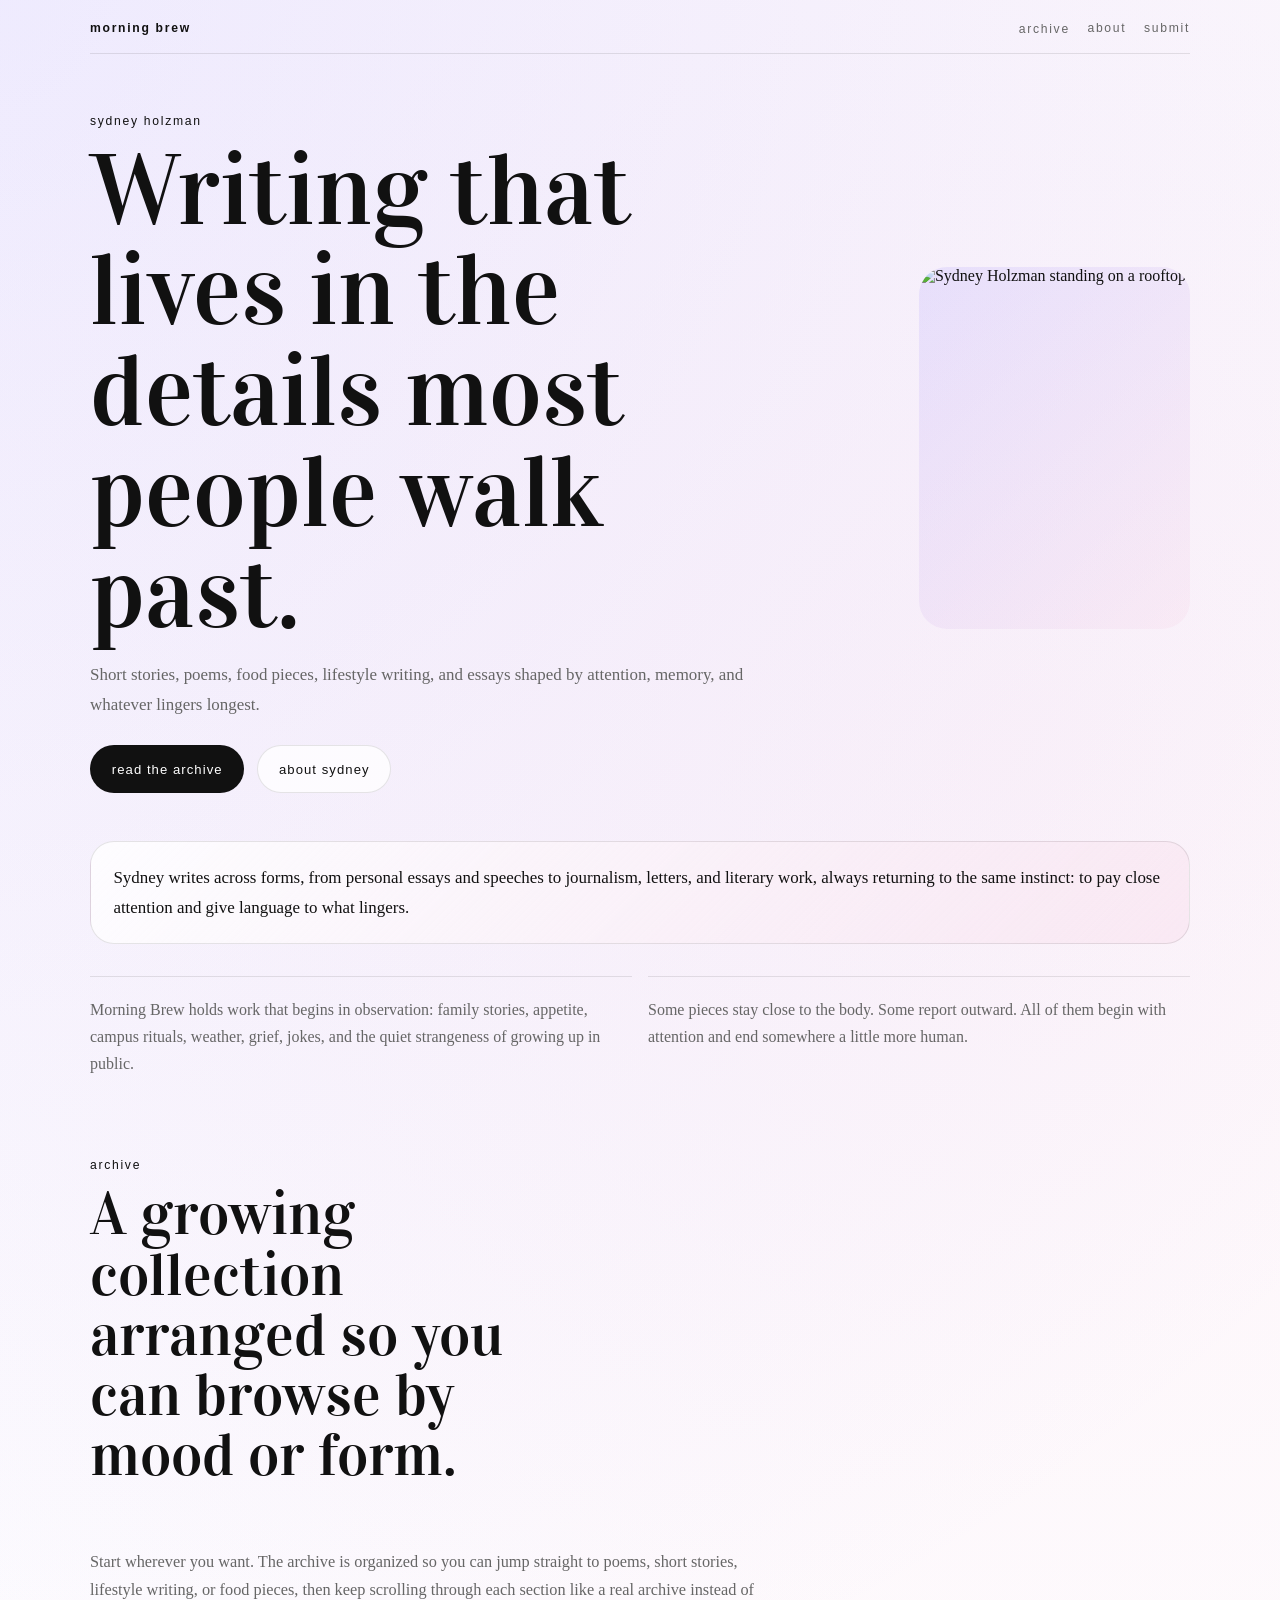
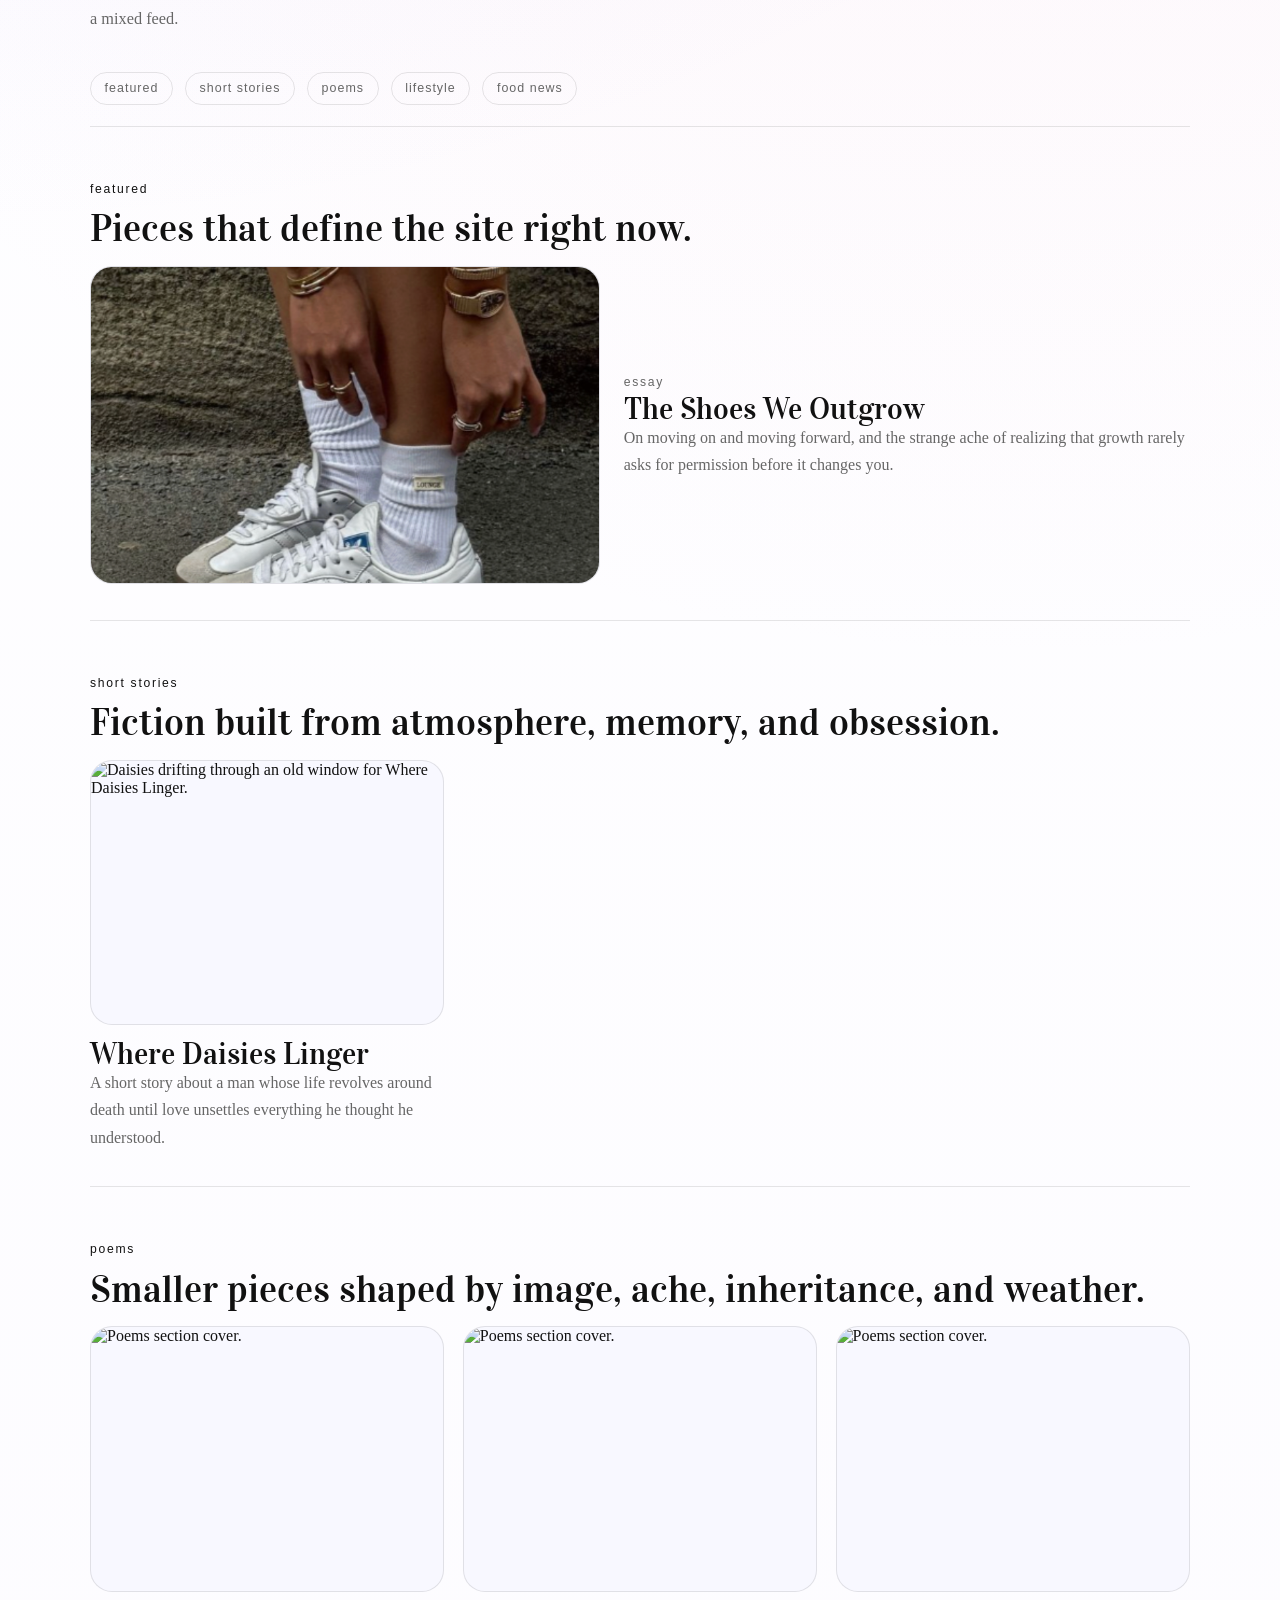
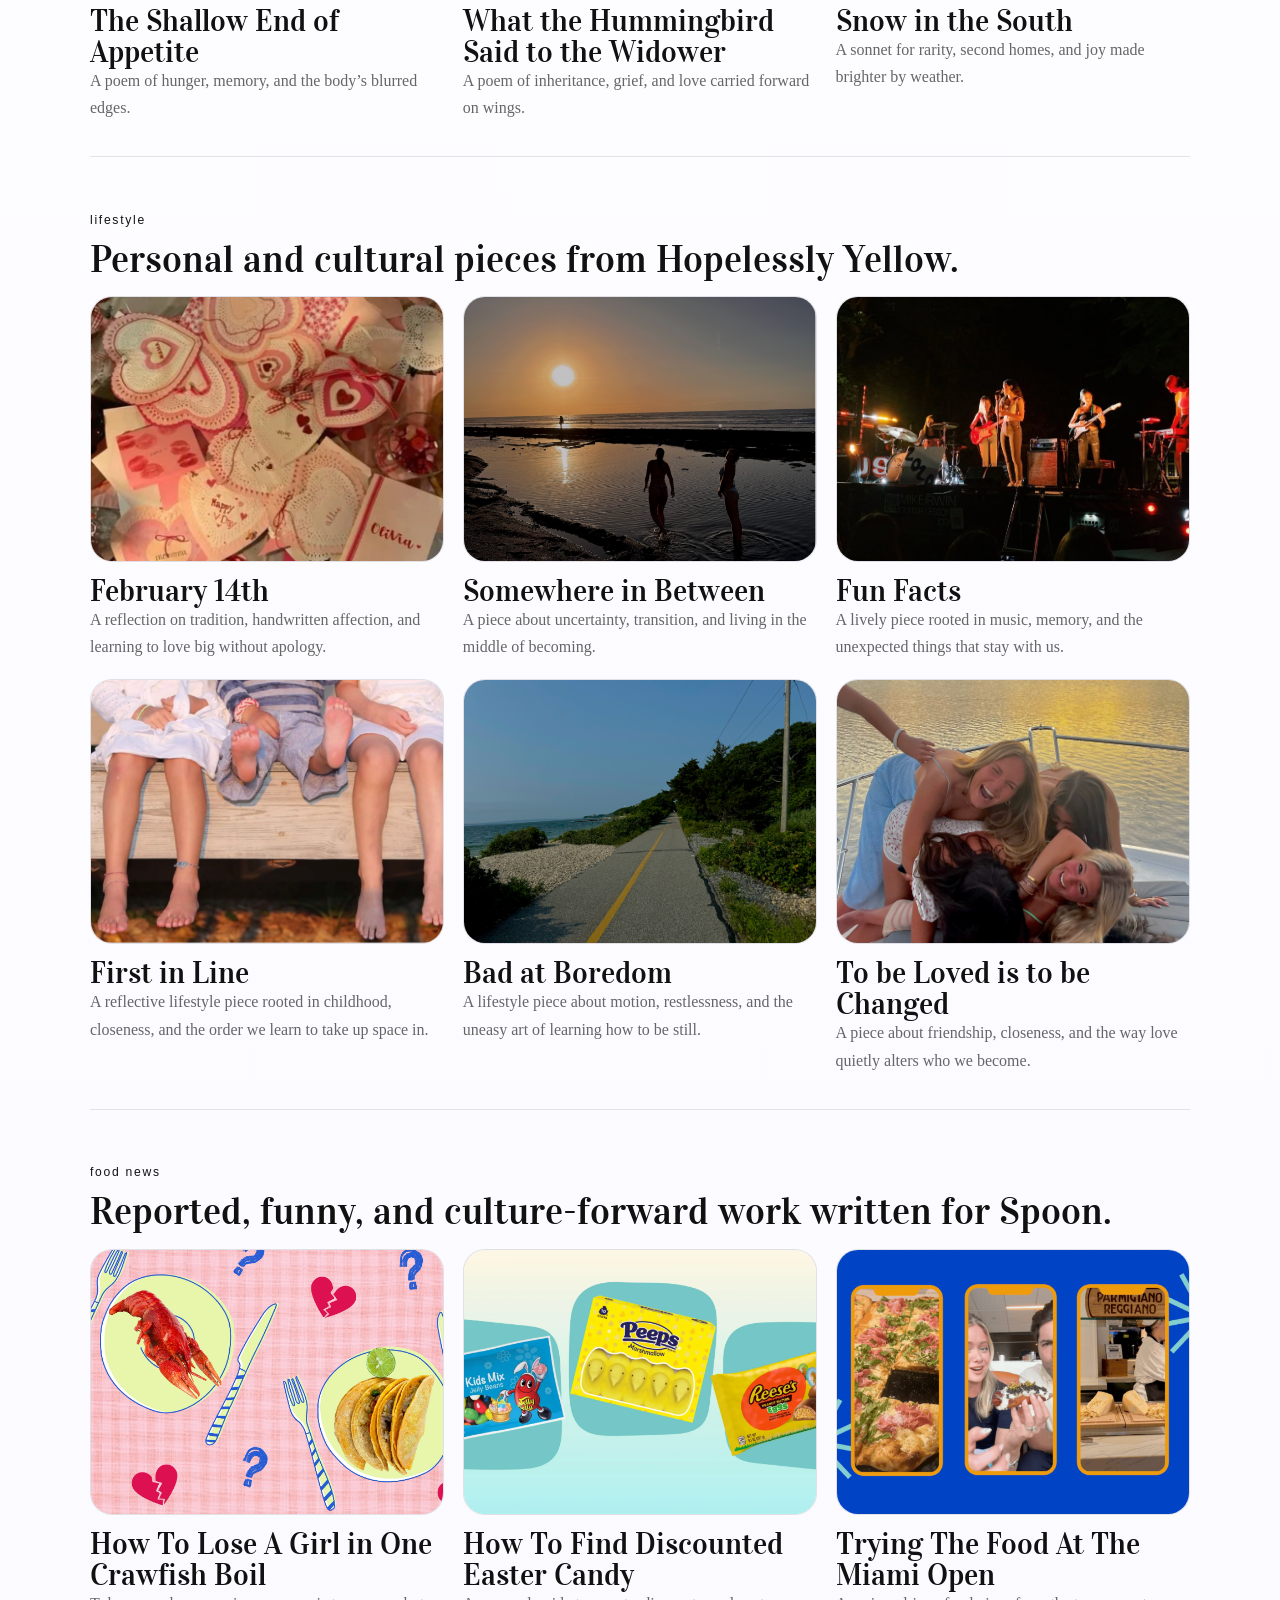
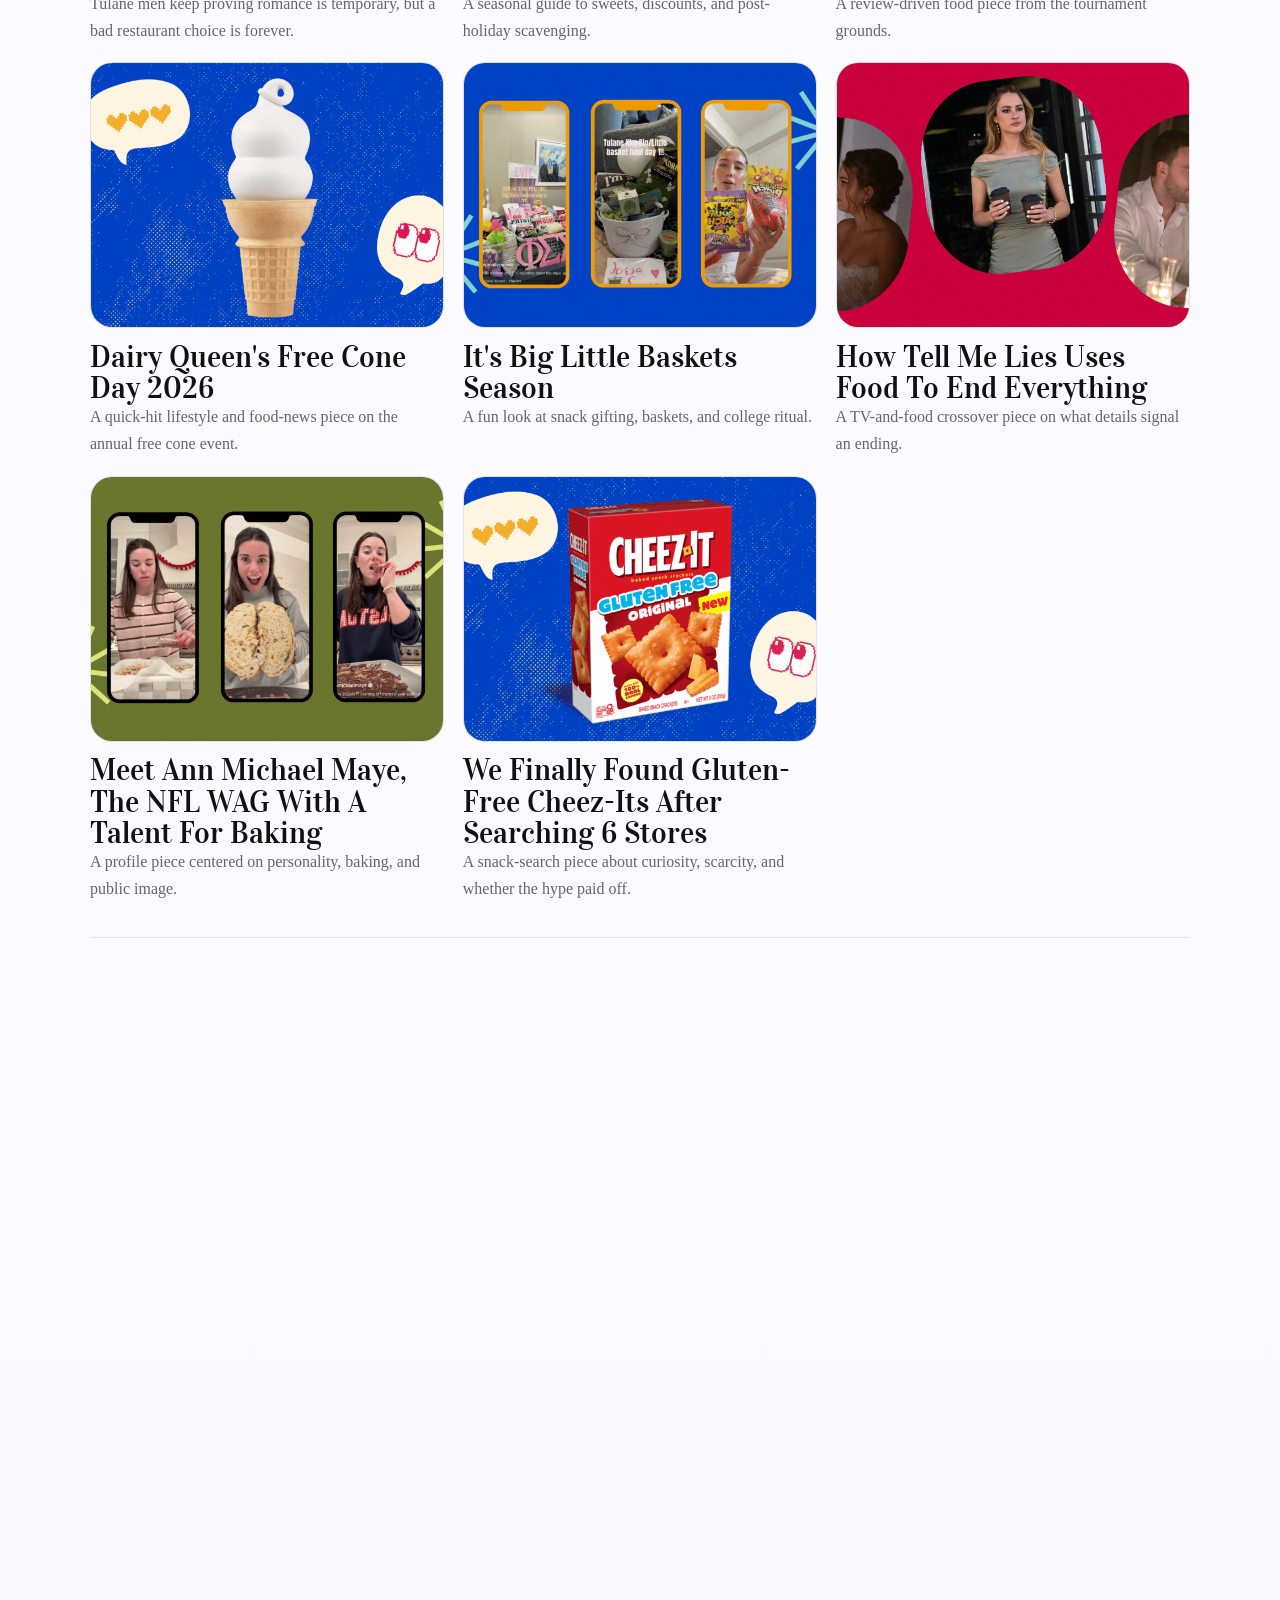
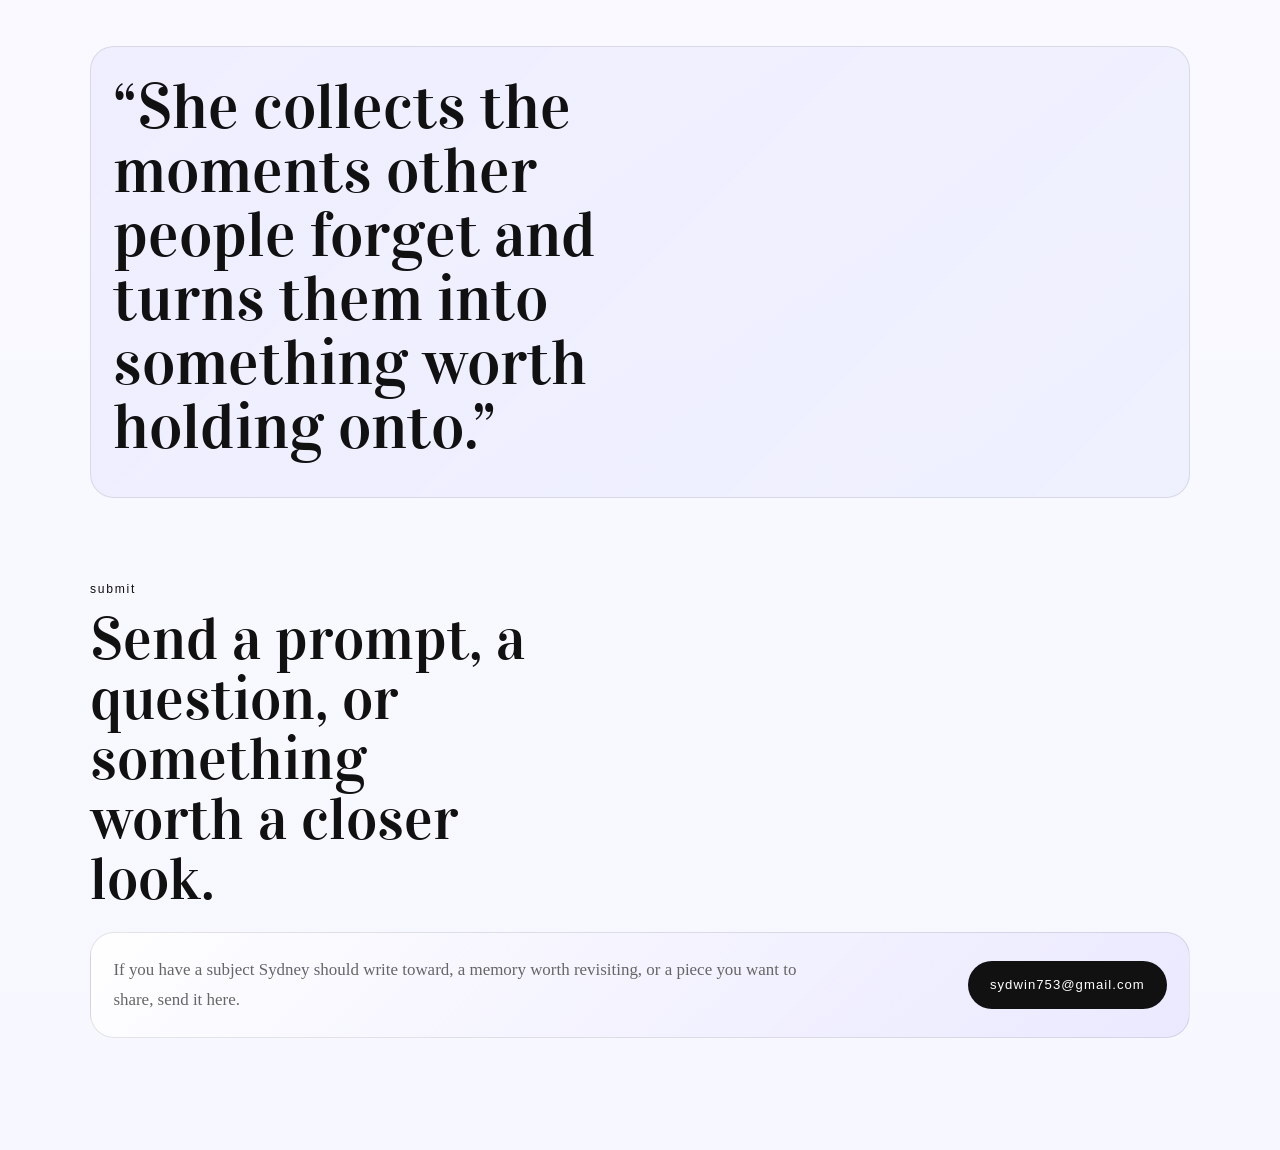
==== commit 000be9f2: "Refine archive structure and navigation" ====
--- a/index.html
+++ b/index.html
@@ -56,7 +56,7 @@
           <figure class="portrait-card">
             <img
               src="assets/sydney-portrait.jpeg"
-              alt="Sydney Holzman standing on a rooftop in New York City."
+              alt="Sydney Holzman standing on a rooftop."
             />
           </figure>
         </section>
@@ -85,334 +85,216 @@
         <section class="archive reveal" id="archive">
           <div class="section-heading">
             <p class="eyebrow">Archive</p>
-            <h2>A growing collection, organized by form.</h2>
-          </div>
-
-          <div class="feature-grid">
-            <article class="feature-story" id="featured-work">
-              <img
-                class="feature-image"
-                src="assets/the-shoes-we-outgrow-cover.png"
-                alt="Photograph of white sneakers for The Shoes We Outgrow."
-              />
-              <div class="feature-copy">
-                <p class="card-label">Featured Essay</p>
-                <h3>The Shoes We Outgrow</h3>
-                <p>
-                  On moving on and moving forward, and the strange ache of
-                  realizing that growth rarely asks for permission before it
-                  changes you.
-                </p>
-                <a class="text-link" href="writing/the-shoes-we-outgrow.html"
-                  >Read the essay</a
-                >
-              </div>
-            </article>
-
-            <div class="feature-column">
-              <article class="mini-feature" id="short-stories">
+            <h2>A growing collection arranged so you can browse by mood or form.</h2>
+          </div>
+
+          <div class="archive-intro">
+            <p>
+              Start wherever you want. The archive is organized so you can jump
+              straight to poems, short stories, lifestyle writing, or food
+              pieces, then keep scrolling through each section like a real
+              archive instead of a mixed feed.
+            </p>
+          </div>
+
+          <div class="archive-jump" aria-label="Archive sections">
+            <a href="#featured-work">featured</a>
+            <a href="#short-stories">short stories</a>
+            <a href="#poems">poems</a>
+            <a href="#lifestyle">lifestyle</a>
+            <a href="#food-pieces">food news</a>
+          </div>
+
+          <section class="archive-section" id="featured-work">
+            <div class="archive-heading">
+              <p class="card-label">Featured</p>
+              <h3>Pieces that define the site right now.</h3>
+            </div>
+            <div class="archive-grid archive-grid-featured">
+              <article class="archive-card archive-card-featured">
                 <img
-                  class="mini-image"
-                  src="assets/where-daisies-linger-cover.svg"
-                  alt="Abstract editorial cover for Where Daisies Linger."
+                  class="archive-image archive-image-large"
+                  src="assets/the-shoes-we-outgrow-cover.png"
+                  alt="Photograph of white sneakers for The Shoes We Outgrow."
                 />
                 <div>
-                  <p class="card-label">Short Stories</p>
-                  <a class="mini-title" href="writing/where-daisies-linger.html"
-                    >Where Daisies Linger</a
-                  >
+                  <p class="card-label">Essay</p>
+                  <a class="mini-title" href="writing/the-shoes-we-outgrow.html">The Shoes We Outgrow</a>
                   <p>
-                    A short story about a man whose life revolves around death
-                    until love unsettles everything he thought he understood.
+                    On moving on and moving forward, and the strange ache of realizing that growth rarely asks for permission before it changes you.
                   </p>
                 </div>
               </article>
-
-              <article class="mini-feature" id="food-pieces">
+            </div>
+          </section>
+
+          <section class="archive-section" id="short-stories">
+            <div class="archive-heading">
+              <p class="card-label">Short Stories</p>
+              <h3>Fiction built from atmosphere, memory, and obsession.</h3>
+            </div>
+            <div class="archive-grid">
+              <article class="archive-card">
                 <img
-                  class="mini-image"
-                  src="assets/spoon-crawfish-boil.png"
-                  alt="Illustrated food graphic for How To Lose A Girl in One Crawfish Boil."
+                  class="archive-image"
+                  src="assets/where-daisies-linger-cover.png"
+                  alt="Daisies drifting through an old window for Where Daisies Linger."
                 />
                 <div>
-                  <p class="card-label">Food Pieces</p>
-                  <a
-                    class="mini-title"
-                    href="writing/how-to-lose-a-girl-in-one-crawfish-boil.html"
-                    >How To Lose A Girl in One Crawfish Boil</a
-                  >
+                  <a class="mini-title" href="writing/where-daisies-linger.html">Where Daisies Linger</a>
                   <p>
-                    Tulane men keep proving romance is temporary, but a bad
-                    restaurant choice is forever.
+                    A short story about a man whose life revolves around death until love unsettles everything he thought he understood.
                   </p>
                 </div>
               </article>
-
-              <div class="external-grid">
-                <article class="external-card">
-                  <img
-                    class="external-image"
-                    src="assets/spoon-easter-candy.png"
-                    alt="Graphic for discounted Easter candy article."
-                  />
-                  <a
-                    class="external-link"
-                    href="https://spoonuniversity.com/news/how-to-find-discounted-easter-candy/"
-                    target="_blank"
-                    rel="noreferrer"
-                    >How To Find Discounted Easter Candy</a
-                  >
-                </article>
-                <article class="external-card">
-                  <img
-                    class="external-image"
-                    src="assets/spoon-miami-open.png"
-                    alt="Graphic for Miami Open food article."
-                  />
-                  <a
-                    class="external-link"
-                    href="https://spoonuniversity.com/reviews/trying-the-food-at-the-miami-open/"
-                    target="_blank"
-                    rel="noreferrer"
-                    >Trying The Food At The Miami Open</a
-                  >
-                </article>
-                <article class="external-card">
-                  <img
-                    class="external-image"
-                    src="assets/spoon-free-cone-day.png"
-                    alt="Graphic for Dairy Queen free cone day article."
-                  />
-                  <a
-                    class="external-link"
-                    href="https://spoonuniversity.com/lifestyle/dairy-queens-free-cone-day-2026/"
-                    target="_blank"
-                    rel="noreferrer"
-                    >Dairy Queen's Free Cone Day 2026</a
-                  >
-                </article>
-                <article class="external-card">
-                  <img
-                    class="external-image"
-                    src="assets/spoon-big-little-baskets.png"
-                    alt="Graphic for big little baskets article."
-                  />
-                  <a
-                    class="external-link"
-                    href="https://spoonuniversity.com/news/big-little-baskets-snacks/"
-                    target="_blank"
-                    rel="noreferrer"
-                    >It's Big Little Baskets Season</a
-                  >
-                </article>
-                <article class="external-card">
-                  <img
-                    class="external-image"
-                    src="assets/spoon-tell-me-lies.png"
-                    alt="Graphic for Tell Me Lies food article."
-                  />
-                  <a
-                    class="external-link"
-                    href="https://spoonuniversity.com/lifestyle/how-tell-me-lies-uses-food-to-end-everything/"
-                    target="_blank"
-                    rel="noreferrer"
-                    >How Tell Me Lies Uses Food To End Everything</a
-                  >
-                </article>
-                <article class="external-card">
-                  <img
-                    class="external-image"
-                    src="assets/spoon-ann-maye.png"
-                    alt="Graphic for Ann Michael Maye article."
-                  />
-                  <a
-                    class="external-link"
-                    href="https://spoonuniversity.com/lifestyle/meet-ann-michael-maye-the-nfl-wag-with-a-talent-for-baking/"
-                    target="_blank"
-                    rel="noreferrer"
-                    >Meet Ann Michael Maye, The NFL WAG With A Talent For Baking</a
-                  >
-                </article>
-                <article class="external-card">
-                  <img
-                    class="external-image"
-                    src="assets/spoon-cheez-its.png"
-                    alt="Graphic for gluten-free Cheez-Its article."
-                  />
-                  <a
-                    class="external-link"
-                    href="https://spoonuniversity.com/news/we-finally-found-gluten-free-cheez-its-after-searching-6-stores-was-it-worth-it/"
-                    target="_blank"
-                    rel="noreferrer"
-                    >We Finally Found Gluten-Free Cheez-Its After Searching 6 Stores</a
-                  >
-                </article>
-              </div>
-            </div>
-          </div>
-
-          <div class="category-columns">
-            <section class="category-section" id="poems">
-              <img
-                class="section-image"
-                src="assets/poems-cover.svg"
-                alt="Minimal abstract cover for the poems section."
-              />
+            </div>
+          </section>
+
+          <section class="archive-section" id="poems">
+            <div class="archive-heading">
               <p class="card-label">Poems</p>
               <h3>Smaller pieces shaped by image, ache, inheritance, and weather.</h3>
-              <div class="lifestyle-list">
-                <a
-                  class="lifestyle-link"
-                  href="writing/the-shallow-end-of-appetite.html"
-                  >The Shallow End of Appetite</a
-                >
-                <a
-                  class="lifestyle-link"
-                  href="writing/what-the-hummingbird-said-to-the-widower.html"
-                  >What the Hummingbird Said to the Widower</a
-                >
-                <a class="lifestyle-link" href="writing/snow-in-the-south.html"
-                  >Snow in the South</a
-                >
-              </div>
-            </section>
-
-            <section class="category-section" id="lifestyle">
-              <img
-                class="section-image"
-                src="assets/somewhere-in-between-cover.png"
-                alt="Sunset beach photograph for Somewhere in Between."
-              />
+            </div>
+            <div class="archive-grid">
+              <article class="archive-card">
+                <img class="archive-image" src="assets/poems-cover.svg" alt="Poems section cover." />
+                <div>
+                  <a class="mini-title" href="writing/the-shallow-end-of-appetite.html">The Shallow End of Appetite</a>
+                  <p>A poem of hunger, memory, and the body’s blurred edges.</p>
+                </div>
+              </article>
+              <article class="archive-card">
+                <img class="archive-image" src="assets/poems-cover.svg" alt="Poems section cover." />
+                <div>
+                  <a class="mini-title" href="writing/what-the-hummingbird-said-to-the-widower.html">What the Hummingbird Said to the Widower</a>
+                  <p>A poem of inheritance, grief, and love carried forward on wings.</p>
+                </div>
+              </article>
+              <article class="archive-card">
+                <img class="archive-image" src="assets/poems-cover.svg" alt="Poems section cover." />
+                <div>
+                  <a class="mini-title" href="writing/snow-in-the-south.html">Snow in the South</a>
+                  <p>A sonnet for rarity, second homes, and joy made brighter by weather.</p>
+                </div>
+              </article>
+            </div>
+          </section>
+
+          <section class="archive-section" id="lifestyle">
+            <div class="archive-heading">
               <p class="card-label">Lifestyle</p>
-              <h3>Writing for Hopelessly Yellow and pieces rooted in culture.</h3>
-              <div class="lifestyle-list">
-                <a
-                  class="lifestyle-link"
-                  href="writing/february-14th.html"
-                  >February 14th</a
-                >
-                <a
-                  class="lifestyle-link"
-                  href="https://www.hopelesslyellowtulane.com/recently/somewhereinbetween"
-                  target="_blank"
-                  rel="noreferrer"
-                  >Somewhere in Between</a
-                >
-                <a
-                  class="lifestyle-link"
-                  href="https://www.hopelesslyellowtulane.com/recently/fun-facts"
-                  target="_blank"
-                  rel="noreferrer"
-                  >Fun Facts</a
-                >
-                <a
-                  class="lifestyle-link"
-                  href="https://www.hopelesslyellowtulane.com/recently/firstinline"
-                  target="_blank"
-                  rel="noreferrer"
-                  >First in Line</a
-                >
-                <a
-                  class="lifestyle-link"
-                  href="https://www.hopelesslyellowtulane.com/recently/badatboredom"
-                  target="_blank"
-                  rel="noreferrer"
-                  >Bad at Boredom</a
-                >
-                <a
-                  class="lifestyle-link"
-                  href="https://www.hopelesslyellowtulane.com/recently/tobelovedistobechanged"
-                  target="_blank"
-                  rel="noreferrer"
-                  >To be Loved is to be Changed</a
-                >
-              </div>
-            </section>
-          </div>
-
-          <div class="feature-grid secondary-grid">
-            <article class="mini-feature" id="february-fourteenth">
-              <img
-                class="mini-image"
-                src="assets/february-14th-cover.png"
-                alt="Photograph of handmade Valentine's cards for February 14th."
-              />
-              <div>
-                <p class="card-label">Lifestyle</p>
-                <a class="mini-title" href="writing/february-14th.html">February 14th</a>
-                <p>
-                  A reflection on tradition, handwritten affection, and learning
-                  to love big without apology.
-                </p>
-              </div>
-            </article>
-
-            <article class="mini-feature">
-              <img
-                class="mini-image"
-                src="assets/first-in-line-cover.png"
-                alt="Childhood photograph for First in Line."
-              />
-              <div>
-                <p class="card-label">Lifestyle</p>
-                <a
-                  class="mini-title"
-                  href="https://www.hopelesslyellowtulane.com/recently/firstinline"
-                  target="_blank"
-                  rel="noreferrer"
-                  >First in Line</a
-                >
-                <p>
-                  A reflective lifestyle piece rooted in childhood, closeness,
-                  and the order we learn to take up space in.
-                </p>
-              </div>
-            </article>
-
-            <article class="mini-feature">
-              <img
-                class="mini-image"
-                src="assets/bad-at-boredom-cover.png"
-                alt="Coastal path photograph for Bad at Boredom."
-              />
-              <div>
-                <p class="card-label">Lifestyle</p>
-                <a
-                  class="mini-title"
-                  href="https://www.hopelesslyellowtulane.com/recently/badatboredom"
-                  target="_blank"
-                  rel="noreferrer"
-                  >Bad at Boredom</a
-                >
-                <p>
-                  A lifestyle piece about motion, restlessness, and the uneasy
-                  art of learning how to be still.
-                </p>
-              </div>
-            </article>
-
-            <article class="mini-feature">
-              <img
-                class="mini-image"
-                src="assets/to-be-loved-is-to-be-changed-cover.png"
-                alt="Boat sunset photograph for To be Loved is to be Changed."
-              />
-              <div>
-                <p class="card-label">Lifestyle</p>
-                <a
-                  class="mini-title"
-                  href="https://www.hopelesslyellowtulane.com/recently/tobelovedistobechanged"
-                  target="_blank"
-                  rel="noreferrer"
-                  >To be Loved is to be Changed</a
-                >
-                <p>
-                  A piece about friendship, closeness, and the way love quietly
-                  alters who we become.
-                </p>
-              </div>
-            </article>
-          </div>
+              <h3>Personal and cultural pieces from Hopelessly Yellow.</h3>
+            </div>
+            <div class="archive-grid">
+              <article class="archive-card">
+                <img class="archive-image" src="assets/february-14th-cover.png" alt="Handmade Valentine's cards for February 14th." />
+                <div>
+                  <a class="mini-title" href="writing/february-14th.html">February 14th</a>
+                  <p>A reflection on tradition, handwritten affection, and learning to love big without apology.</p>
+                </div>
+              </article>
+              <article class="archive-card">
+                <img class="archive-image" src="assets/somewhere-in-between-cover.png" alt="Sunset beach photograph for Somewhere in Between." />
+                <div>
+                  <a class="mini-title" href="https://www.hopelesslyellowtulane.com/recently/somewhereinbetween" target="_blank" rel="noreferrer">Somewhere in Between</a>
+                  <p>A piece about uncertainty, transition, and living in the middle of becoming.</p>
+                </div>
+              </article>
+              <article class="archive-card">
+                <img class="archive-image" src="assets/fun-facts-cover.png" alt="Band performing onstage for Fun Facts." />
+                <div>
+                  <a class="mini-title" href="https://www.hopelesslyellowtulane.com/recently/fun-facts" target="_blank" rel="noreferrer">Fun Facts</a>
+                  <p>A lively piece rooted in music, memory, and the unexpected things that stay with us.</p>
+                </div>
+              </article>
+              <article class="archive-card">
+                <img class="archive-image" src="assets/first-in-line-cover.png" alt="Childhood photograph for First in Line." />
+                <div>
+                  <a class="mini-title" href="https://www.hopelesslyellowtulane.com/recently/firstinline" target="_blank" rel="noreferrer">First in Line</a>
+                  <p>A reflective lifestyle piece rooted in childhood, closeness, and the order we learn to take up space in.</p>
+                </div>
+              </article>
+              <article class="archive-card">
+                <img class="archive-image" src="assets/bad-at-boredom-cover.png" alt="Coastal path photograph for Bad at Boredom." />
+                <div>
+                  <a class="mini-title" href="https://www.hopelesslyellowtulane.com/recently/badatboredom" target="_blank" rel="noreferrer">Bad at Boredom</a>
+                  <p>A lifestyle piece about motion, restlessness, and the uneasy art of learning how to be still.</p>
+                </div>
+              </article>
+              <article class="archive-card">
+                <img class="archive-image" src="assets/to-be-loved-is-to-be-changed-cover.png" alt="Boat sunset photograph for To be Loved is to be Changed." />
+                <div>
+                  <a class="mini-title" href="https://www.hopelesslyellowtulane.com/recently/tobelovedistobechanged" target="_blank" rel="noreferrer">To be Loved is to be Changed</a>
+                  <p>A piece about friendship, closeness, and the way love quietly alters who we become.</p>
+                </div>
+              </article>
+            </div>
+          </section>
+
+          <section class="archive-section" id="food-pieces">
+            <div class="archive-heading">
+              <p class="card-label">Food News</p>
+              <h3>Reported, funny, and culture-forward work written for Spoon.</h3>
+            </div>
+            <div class="archive-grid">
+              <article class="archive-card">
+                <img class="archive-image" src="assets/spoon-crawfish-boil.png" alt="Crawfish boil article graphic." />
+                <div>
+                  <a class="mini-title" href="writing/how-to-lose-a-girl-in-one-crawfish-boil.html">How To Lose A Girl in One Crawfish Boil</a>
+                  <p>Tulane men keep proving romance is temporary, but a bad restaurant choice is forever.</p>
+                </div>
+              </article>
+              <article class="archive-card">
+                <img class="archive-image" src="assets/spoon-easter-candy.png" alt="Discounted Easter candy graphic." />
+                <div>
+                  <a class="mini-title" href="https://spoonuniversity.com/news/how-to-find-discounted-easter-candy/" target="_blank" rel="noreferrer">How To Find Discounted Easter Candy</a>
+                  <p>A seasonal guide to sweets, discounts, and post-holiday scavenging.</p>
+                </div>
+              </article>
+              <article class="archive-card">
+                <img class="archive-image" src="assets/spoon-miami-open.png" alt="Miami Open food article graphic." />
+                <div>
+                  <a class="mini-title" href="https://spoonuniversity.com/reviews/trying-the-food-at-the-miami-open/" target="_blank" rel="noreferrer">Trying The Food At The Miami Open</a>
+                  <p>A review-driven food piece from the tournament grounds.</p>
+                </div>
+              </article>
+              <article class="archive-card">
+                <img class="archive-image" src="assets/spoon-free-cone-day.png" alt="Free cone day graphic." />
+                <div>
+                  <a class="mini-title" href="https://spoonuniversity.com/lifestyle/dairy-queens-free-cone-day-2026/" target="_blank" rel="noreferrer">Dairy Queen's Free Cone Day 2026</a>
+                  <p>A quick-hit lifestyle and food-news piece on the annual free cone event.</p>
+                </div>
+              </article>
+              <article class="archive-card">
+                <img class="archive-image" src="assets/spoon-big-little-baskets.png" alt="Big little baskets graphic." />
+                <div>
+                  <a class="mini-title" href="https://spoonuniversity.com/news/big-little-baskets-snacks/" target="_blank" rel="noreferrer">It's Big Little Baskets Season</a>
+                  <p>A fun look at snack gifting, baskets, and college ritual.</p>
+                </div>
+              </article>
+              <article class="archive-card">
+                <img class="archive-image" src="assets/spoon-tell-me-lies.png" alt="Tell Me Lies food graphic." />
+                <div>
+                  <a class="mini-title" href="https://spoonuniversity.com/lifestyle/how-tell-me-lies-uses-food-to-end-everything/" target="_blank" rel="noreferrer">How Tell Me Lies Uses Food To End Everything</a>
+                  <p>A TV-and-food crossover piece on what details signal an ending.</p>
+                </div>
+              </article>
+              <article class="archive-card">
+                <img class="archive-image" src="assets/spoon-ann-maye.png" alt="Ann Michael Maye article graphic." />
+                <div>
+                  <a class="mini-title" href="https://spoonuniversity.com/lifestyle/meet-ann-michael-maye-the-nfl-wag-with-a-talent-for-baking/" target="_blank" rel="noreferrer">Meet Ann Michael Maye, The NFL WAG With A Talent For Baking</a>
+                  <p>A profile piece centered on personality, baking, and public image.</p>
+                </div>
+              </article>
+              <article class="archive-card">
+                <img class="archive-image" src="assets/spoon-cheez-its.png" alt="Gluten-free Cheez-Its graphic." />
+                <div>
+                  <a class="mini-title" href="https://spoonuniversity.com/news/we-finally-found-gluten-free-cheez-its-after-searching-6-stores-was-it-worth-it/" target="_blank" rel="noreferrer">We Finally Found Gluten-Free Cheez-Its After Searching 6 Stores</a>
+                  <p>A snack-search piece about curiosity, scarcity, and whether the hype paid off.</p>
+                </div>
+              </article>
+            </div>
+          </section>
         </section>
 
         <section class="about-section reveal" id="about">
--- a/styles.css
+++ b/styles.css
@@ -248,6 +248,11 @@
   padding: 1.5rem 0 3rem;
 }
 
+.archive {
+  display: grid;
+  gap: 1.5rem;
+}
+
 .section-heading {
   margin-bottom: 1.4rem;
 }
@@ -257,25 +262,81 @@
   max-width: 12ch;
 }
 
-.feature-grid {
-  display: grid;
-  grid-template-columns: minmax(0, 1.2fr) minmax(300px, 0.8fr);
-  gap: 1.4rem;
-  margin-bottom: 1.5rem;
-}
-
-.feature-story,
-.mini-feature,
-.category-section {
-  display: grid;
-  gap: 0.9rem;
-}
-
-.feature-story,
-.mini-feature {
+.archive-jump {
+  display: flex;
+  flex-wrap: wrap;
+  gap: 0.75rem;
+  padding: 0.9rem 0 1.3rem;
+  border-bottom: 1px solid var(--line);
+}
+
+.archive-intro {
+  max-width: 42rem;
+}
+
+.archive-intro p {
+  margin: 0;
+  color: var(--muted);
+  font-size: 1.02rem;
+  line-height: 1.75;
+}
+
+.archive-jump a {
+  padding: 0.55rem 0.85rem;
+  border: 1px solid var(--line);
+  border-radius: 999px;
+  font-family: Arial, Helvetica, sans-serif;
+  font-size: 0.78rem;
+  letter-spacing: 0.08em;
+  text-transform: lowercase;
+  color: var(--muted);
+}
+
+.archive-jump a:hover {
+  color: var(--blue);
+  border-color: var(--blue);
+}
+
+.archive-section {
+  padding: 1.2rem 0 2.2rem;
+  border-bottom: 1px solid var(--line);
+}
+
+.archive-heading {
+  margin-bottom: 1rem;
+}
+
+.archive-heading h3 {
+  margin: 0.35rem 0 0;
+  font-family: "Vidaloka", "Times New Roman", serif;
+  font-weight: 400;
+  font-size: clamp(1.8rem, 3vw, 2.5rem);
+  line-height: 1.08;
+}
+
+.archive-grid {
+  display: grid;
+  grid-template-columns: repeat(3, minmax(0, 1fr));
+  gap: 1.15rem;
+}
+
+.archive-grid-featured {
+  grid-template-columns: minmax(0, 1fr);
+}
+
+.archive-card {
+  display: grid;
+  gap: 0.8rem;
   align-content: start;
 }
 
+.archive-card-featured {
+  grid-template-columns: minmax(320px, 0.9fr) minmax(0, 1fr);
+  gap: 1.5rem;
+  align-items: center;
+}
+
+.archive-image,
 .feature-image,
 .mini-image {
   width: 100%;
@@ -285,12 +346,24 @@
   background: #f8f8ff;
 }
 
+.archive-image,
 .feature-image {
   aspect-ratio: 4 / 3;
 }
 
 .mini-image {
   aspect-ratio: 4 / 3;
+}
+
+.archive-image-large {
+  aspect-ratio: 16 / 10;
+}
+
+.archive-card p,
+.archive-card-featured p {
+  margin: 0;
+  color: var(--muted);
+  line-height: 1.7;
 }
 
 .section-image {
@@ -302,71 +375,12 @@
   background: #f8f8ff;
 }
 
-.feature-copy h3 {
-  font-size: 2.3rem;
-}
-
 .mini-title,
+.archive-card h3,
 .category-section h3 {
   font-family: "Vidaloka", "Times New Roman", serif;
   font-size: 1.85rem;
   line-height: 1.05;
-}
-
-.feature-column {
-  display: grid;
-  gap: 1.2rem;
-}
-
-.external-grid,
-.lifestyle-list {
-  display: grid;
-  gap: 0.75rem;
-}
-
-.external-grid {
-  grid-template-columns: repeat(2, minmax(0, 1fr));
-}
-
-.external-card {
-  display: grid;
-  gap: 0.65rem;
-  align-content: start;
-}
-
-.external-image {
-  width: 100%;
-  aspect-ratio: 4 / 3;
-  object-fit: cover;
-  border-radius: 18px;
-  border: 1px solid var(--line);
-  background: #f8f8ff;
-}
-
-.external-link,
-.lifestyle-link {
-  color: var(--ink);
-  font-family: "Vidaloka", "Times New Roman", serif;
-  font-size: 1.2rem;
-  line-height: 1.12;
-  transition: color 180ms ease;
-}
-
-.external-link:hover,
-.lifestyle-link:hover {
-  color: var(--blue);
-}
-
-.category-columns {
-  display: grid;
-  grid-template-columns: repeat(2, minmax(0, 1fr));
-  gap: 1.4rem;
-  padding-top: 1rem;
-  border-top: 1px solid var(--line);
-}
-
-.lifestyle-list {
-  margin-top: 0.35rem;
 }
 
 .text-link {
@@ -522,14 +536,16 @@
 
 @media (max-width: 920px) {
   .hero,
-  .feature-grid,
   .about-layout,
-  .category-columns,
   .scroll-notes {
     grid-template-columns: 1fr;
   }
 
-  .external-grid {
+  .archive-grid {
+    grid-template-columns: 1fr;
+  }
+
+  .archive-card-featured {
     grid-template-columns: 1fr;
   }
 }
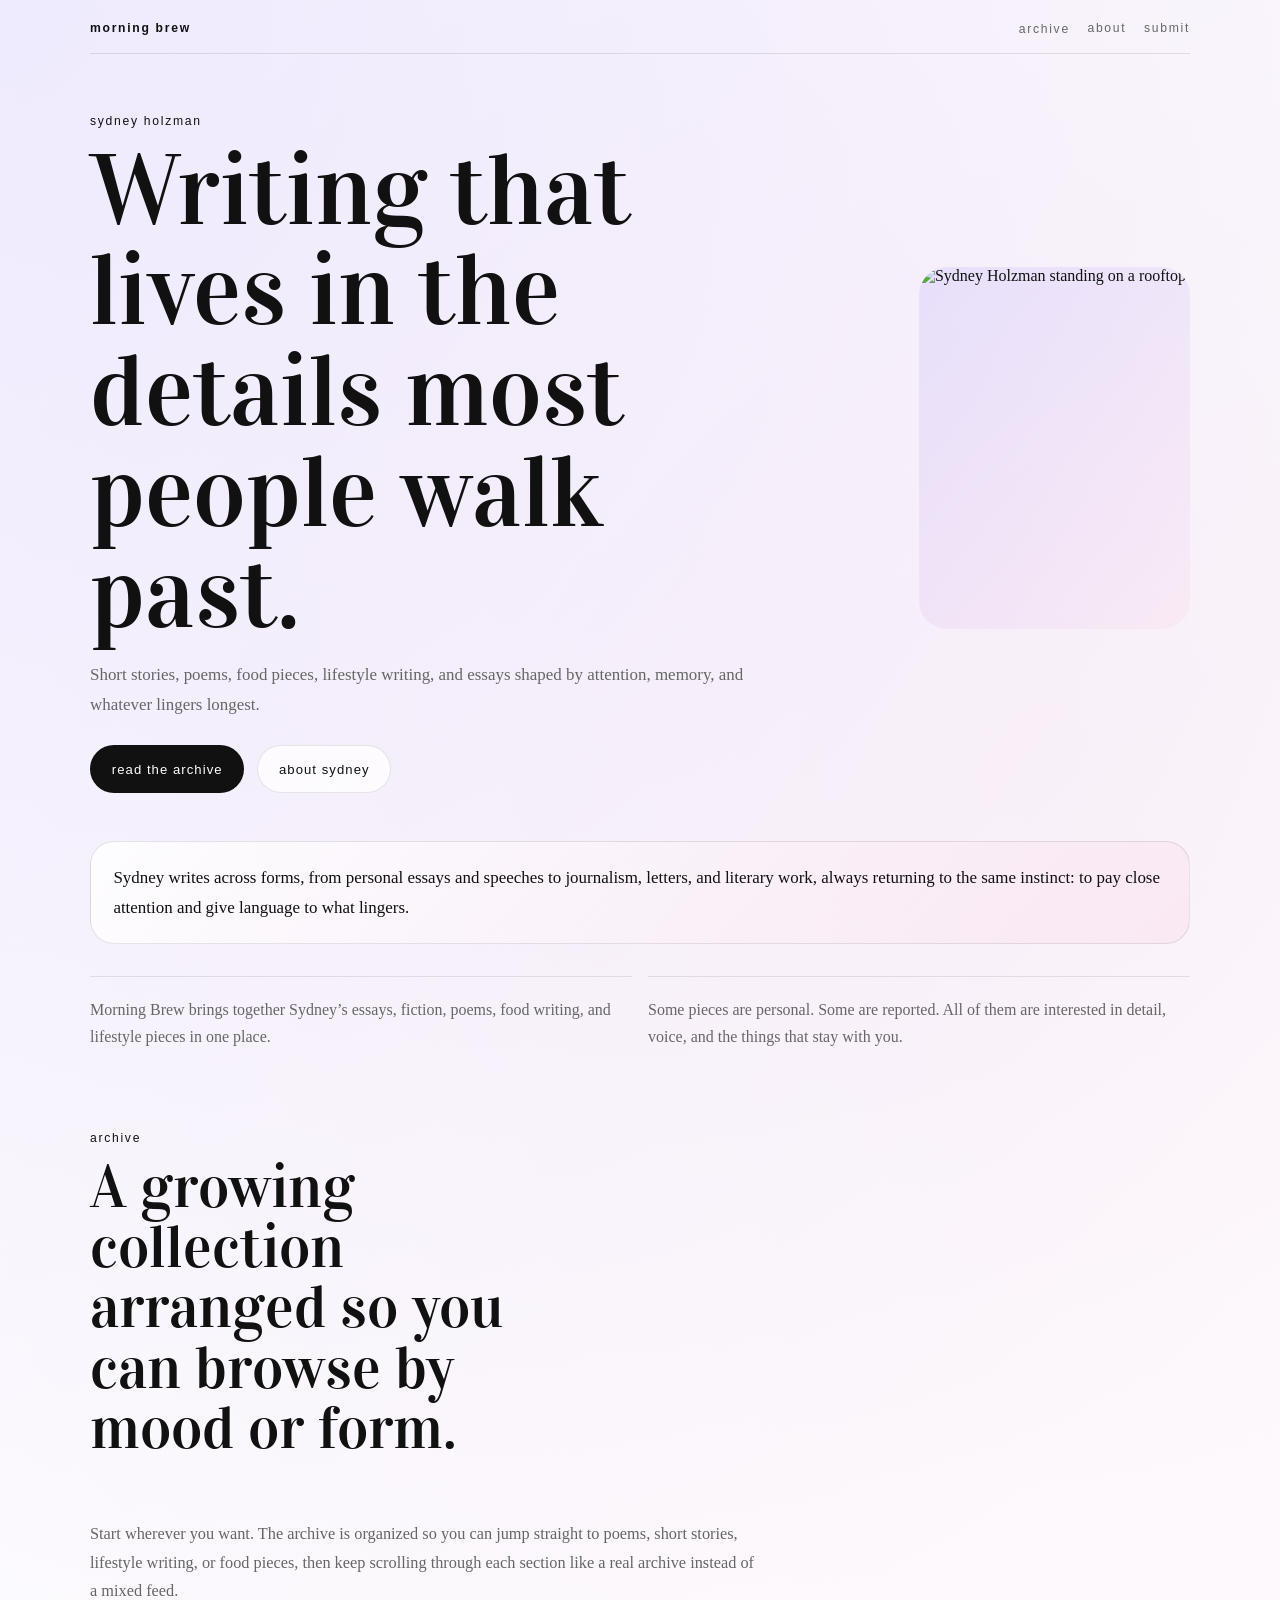
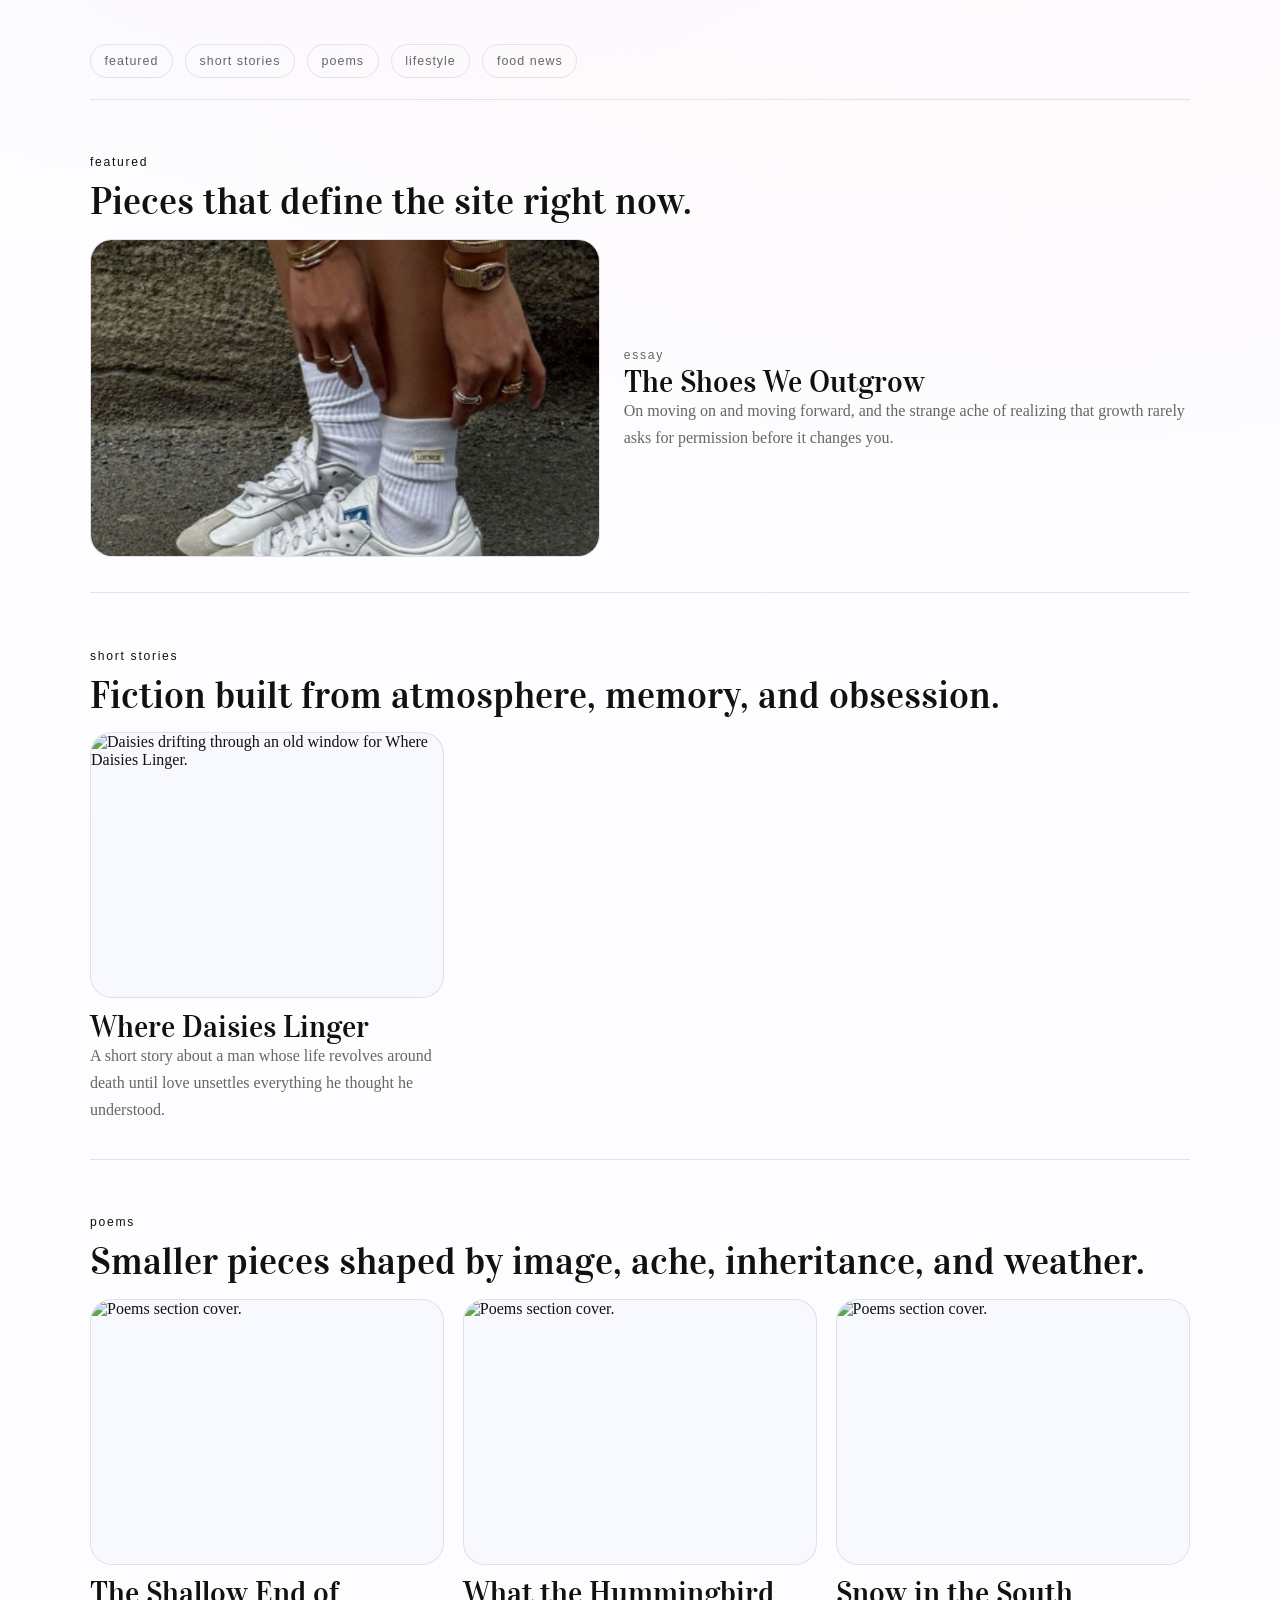
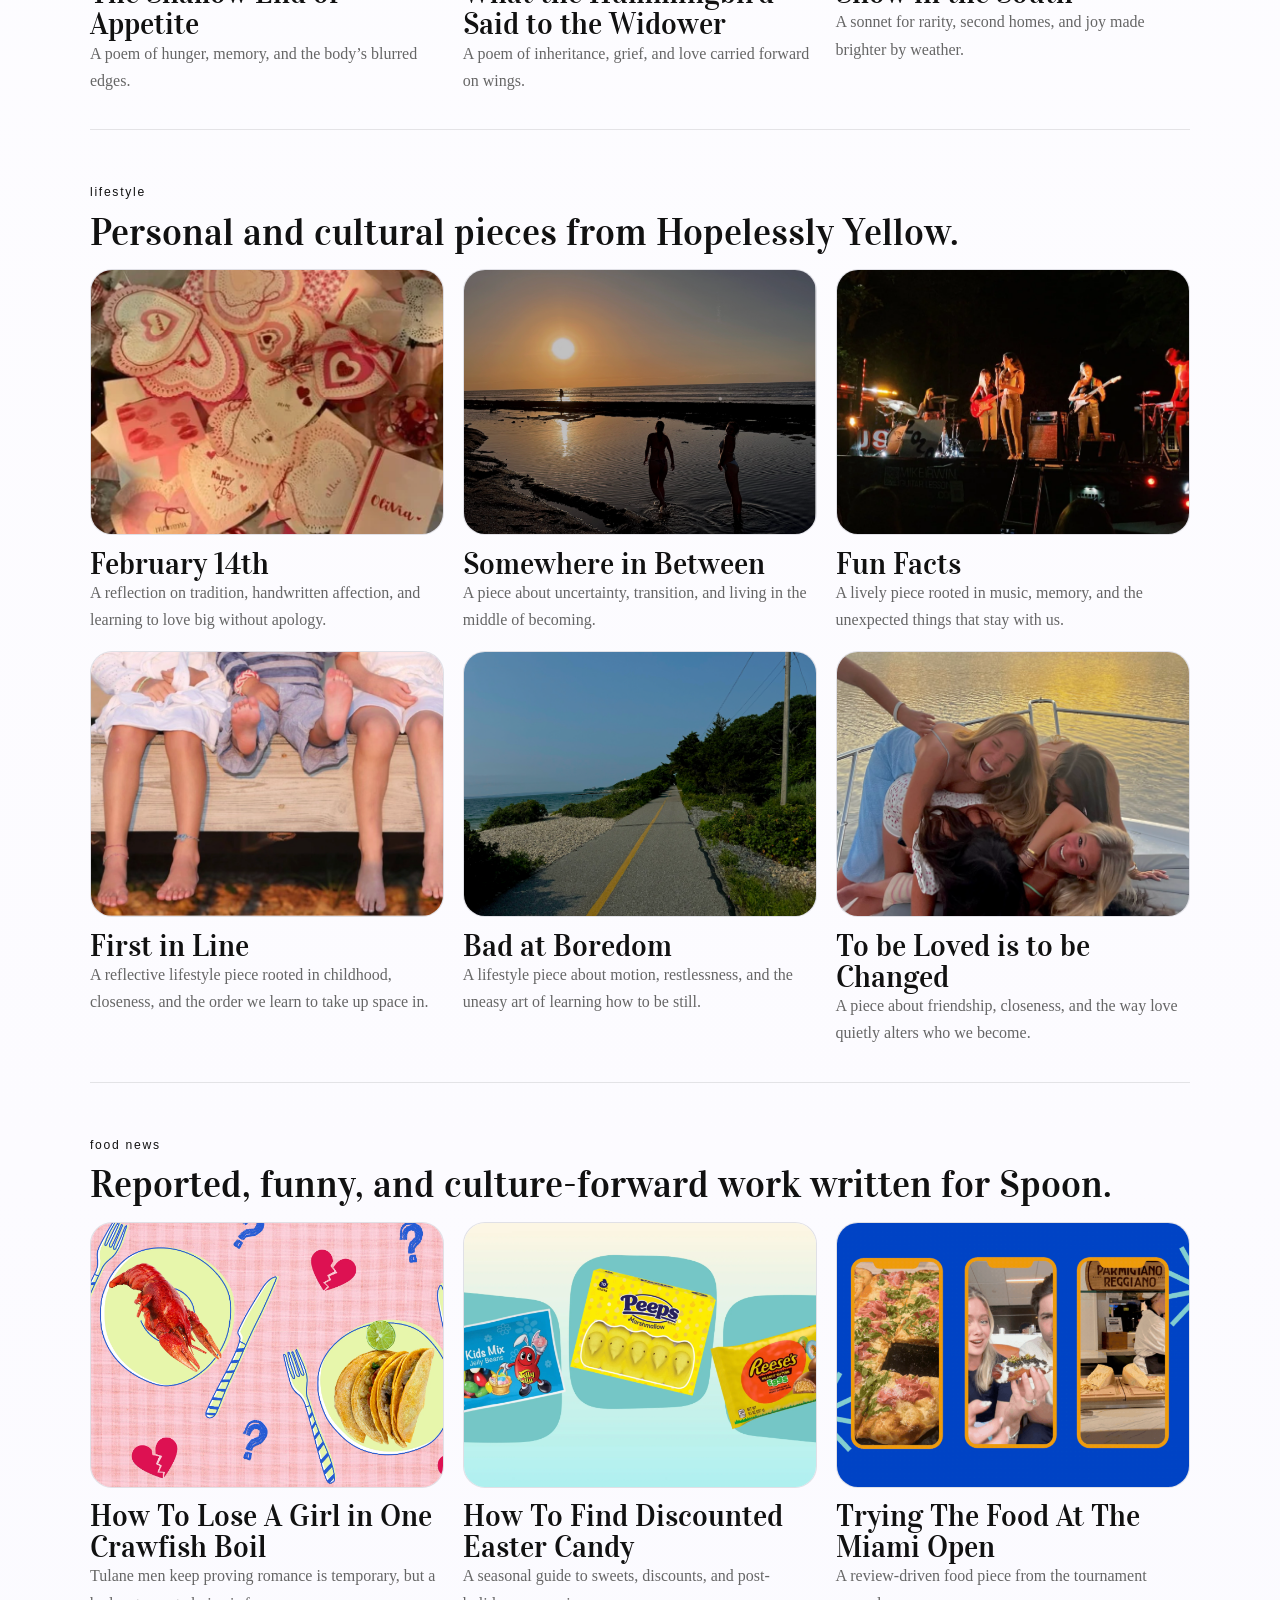
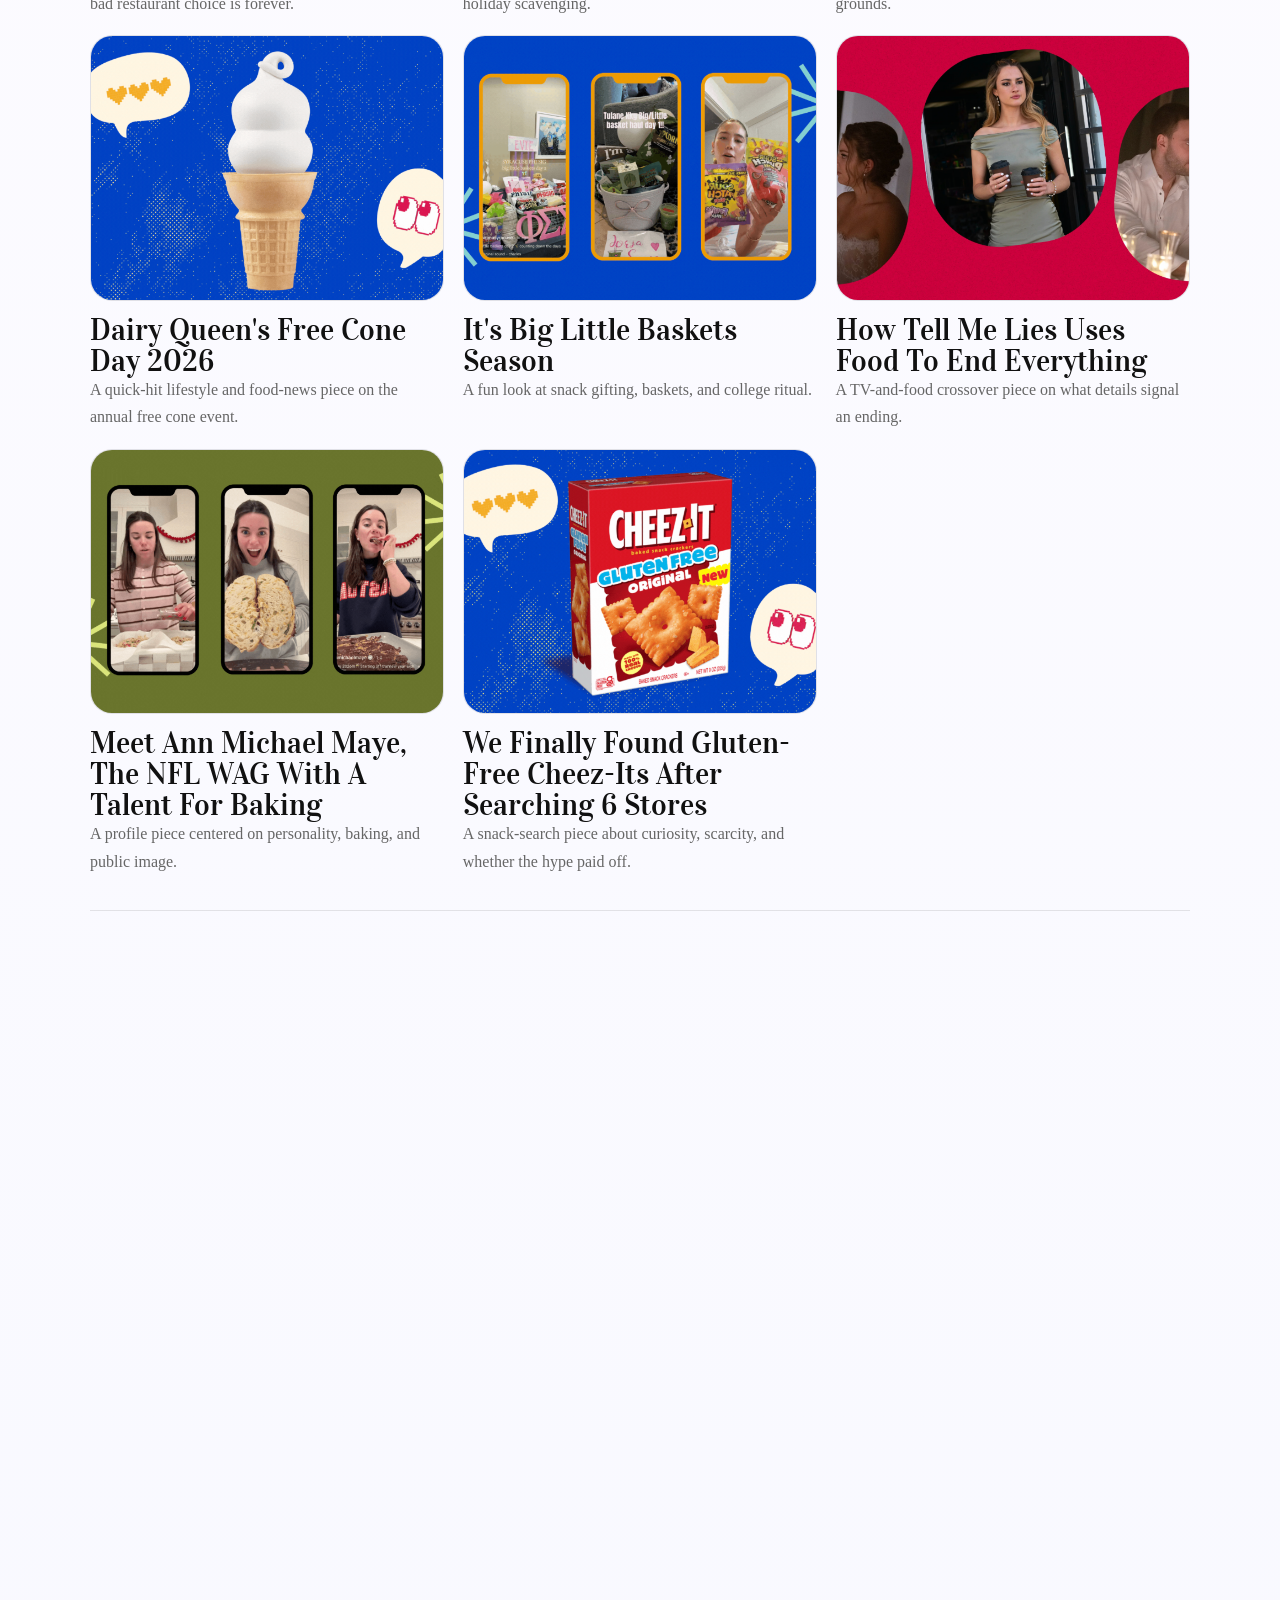
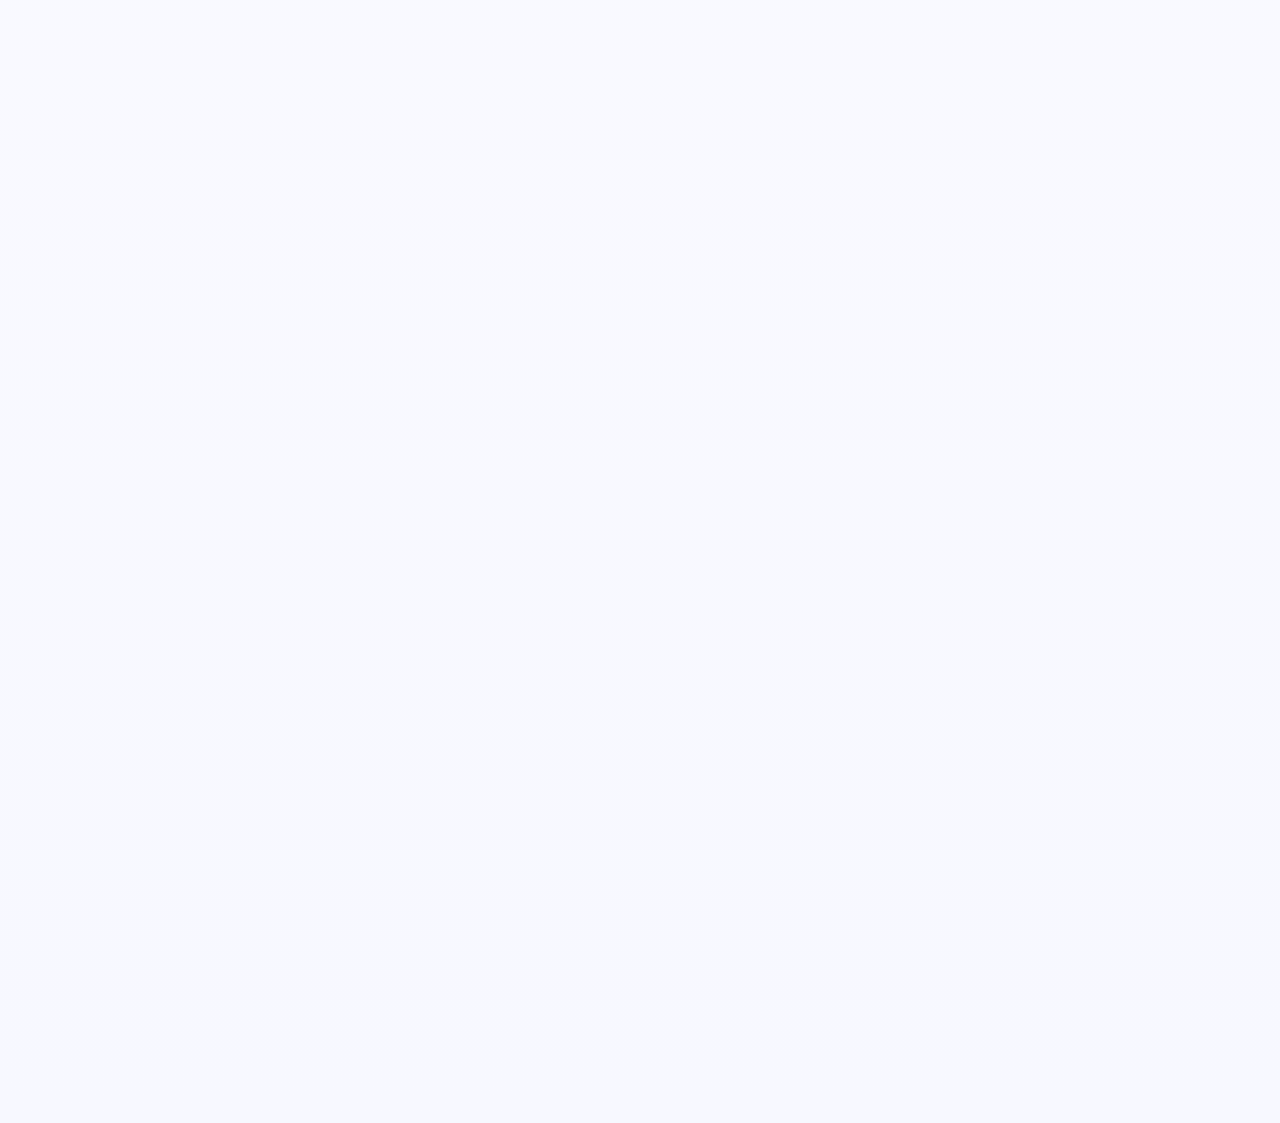
==== commit 9e8a2009: "Simplify homepage archive copy" ====
--- a/index.html
+++ b/index.html
@@ -72,13 +72,12 @@
 
         <section class="scroll-notes">
           <p class="reveal">
-            Morning Brew holds work that begins in observation: family stories,
-            appetite, campus rituals, weather, grief, jokes, and the quiet
-            strangeness of growing up in public.
+            Morning Brew brings together Sydney’s essays, fiction, poems, food
+            writing, and lifestyle pieces in one place.
           </p>
           <p class="reveal">
-            Some pieces stay close to the body. Some report outward. All of
-            them begin with attention and end somewhere a little more human.
+            Some pieces are personal. Some are reported. All of them are
+            interested in detail, voice, and the things that stay with you.
           </p>
         </section>
 
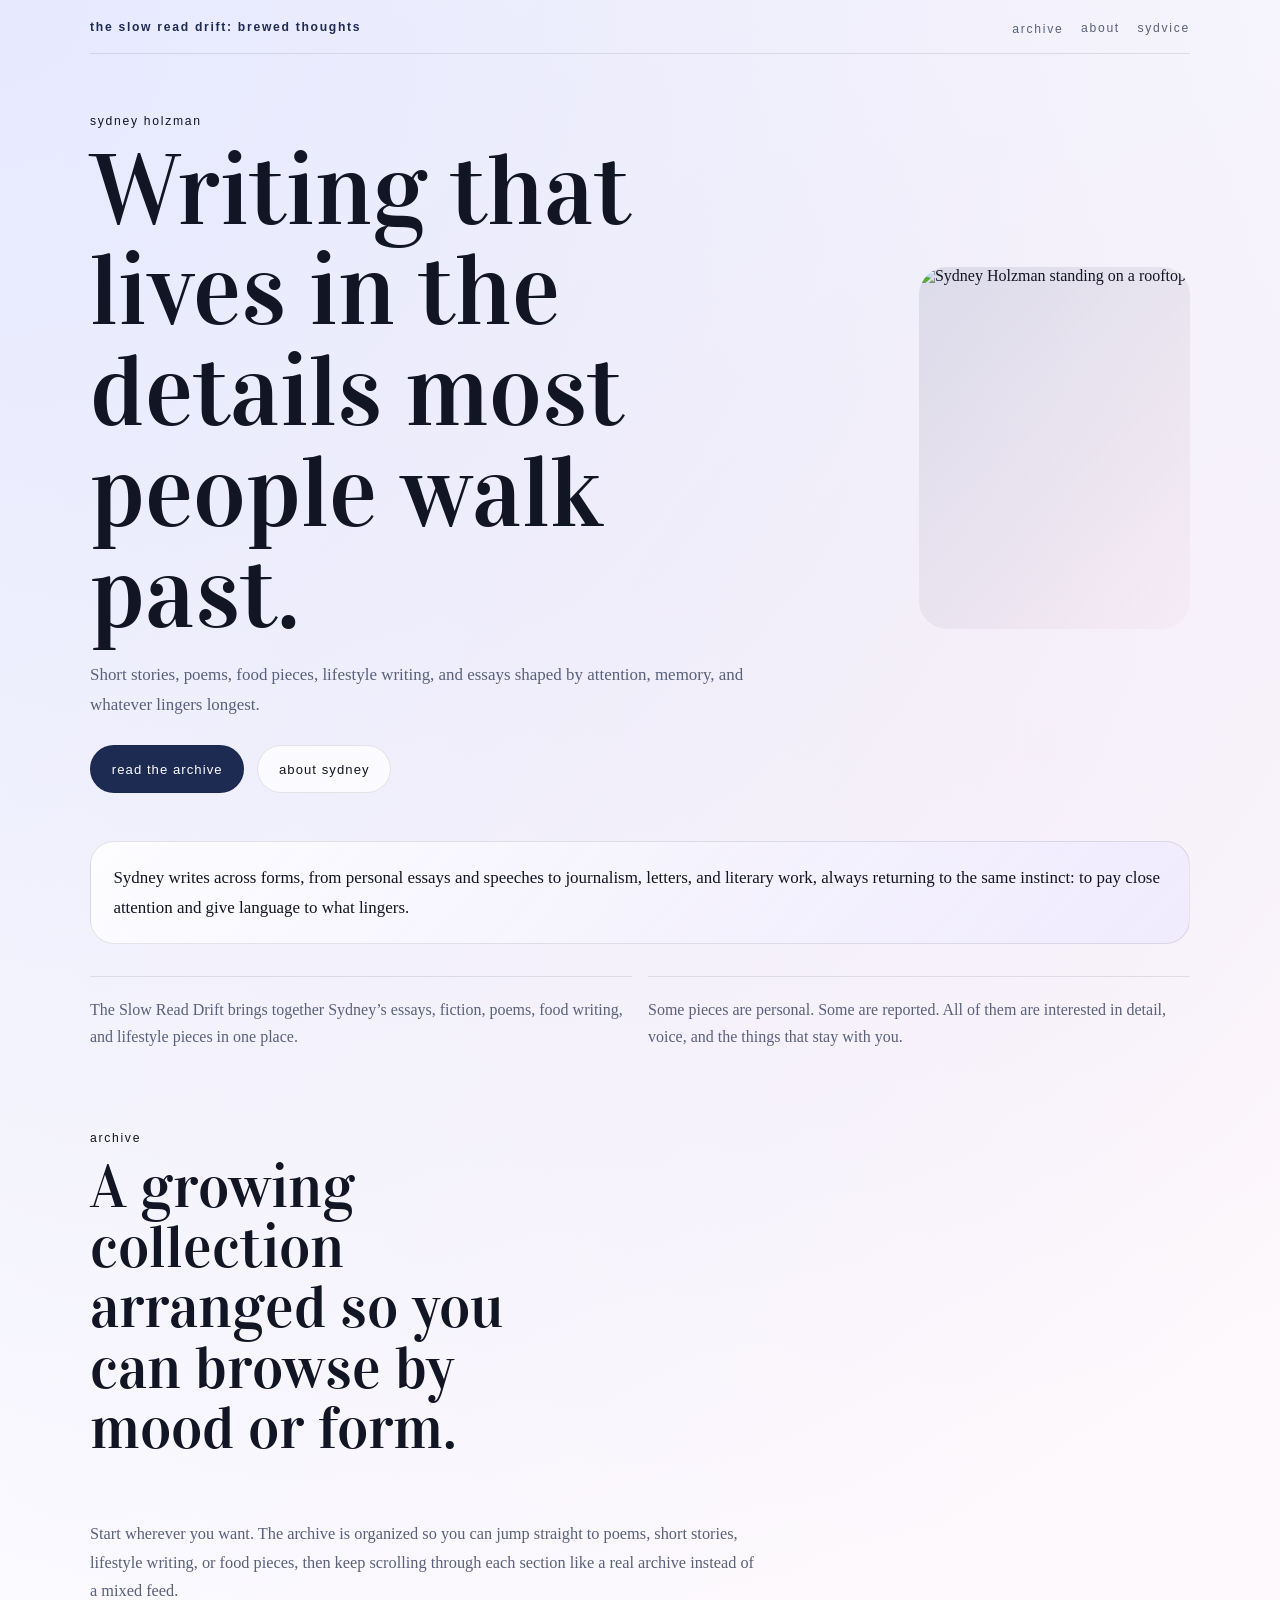
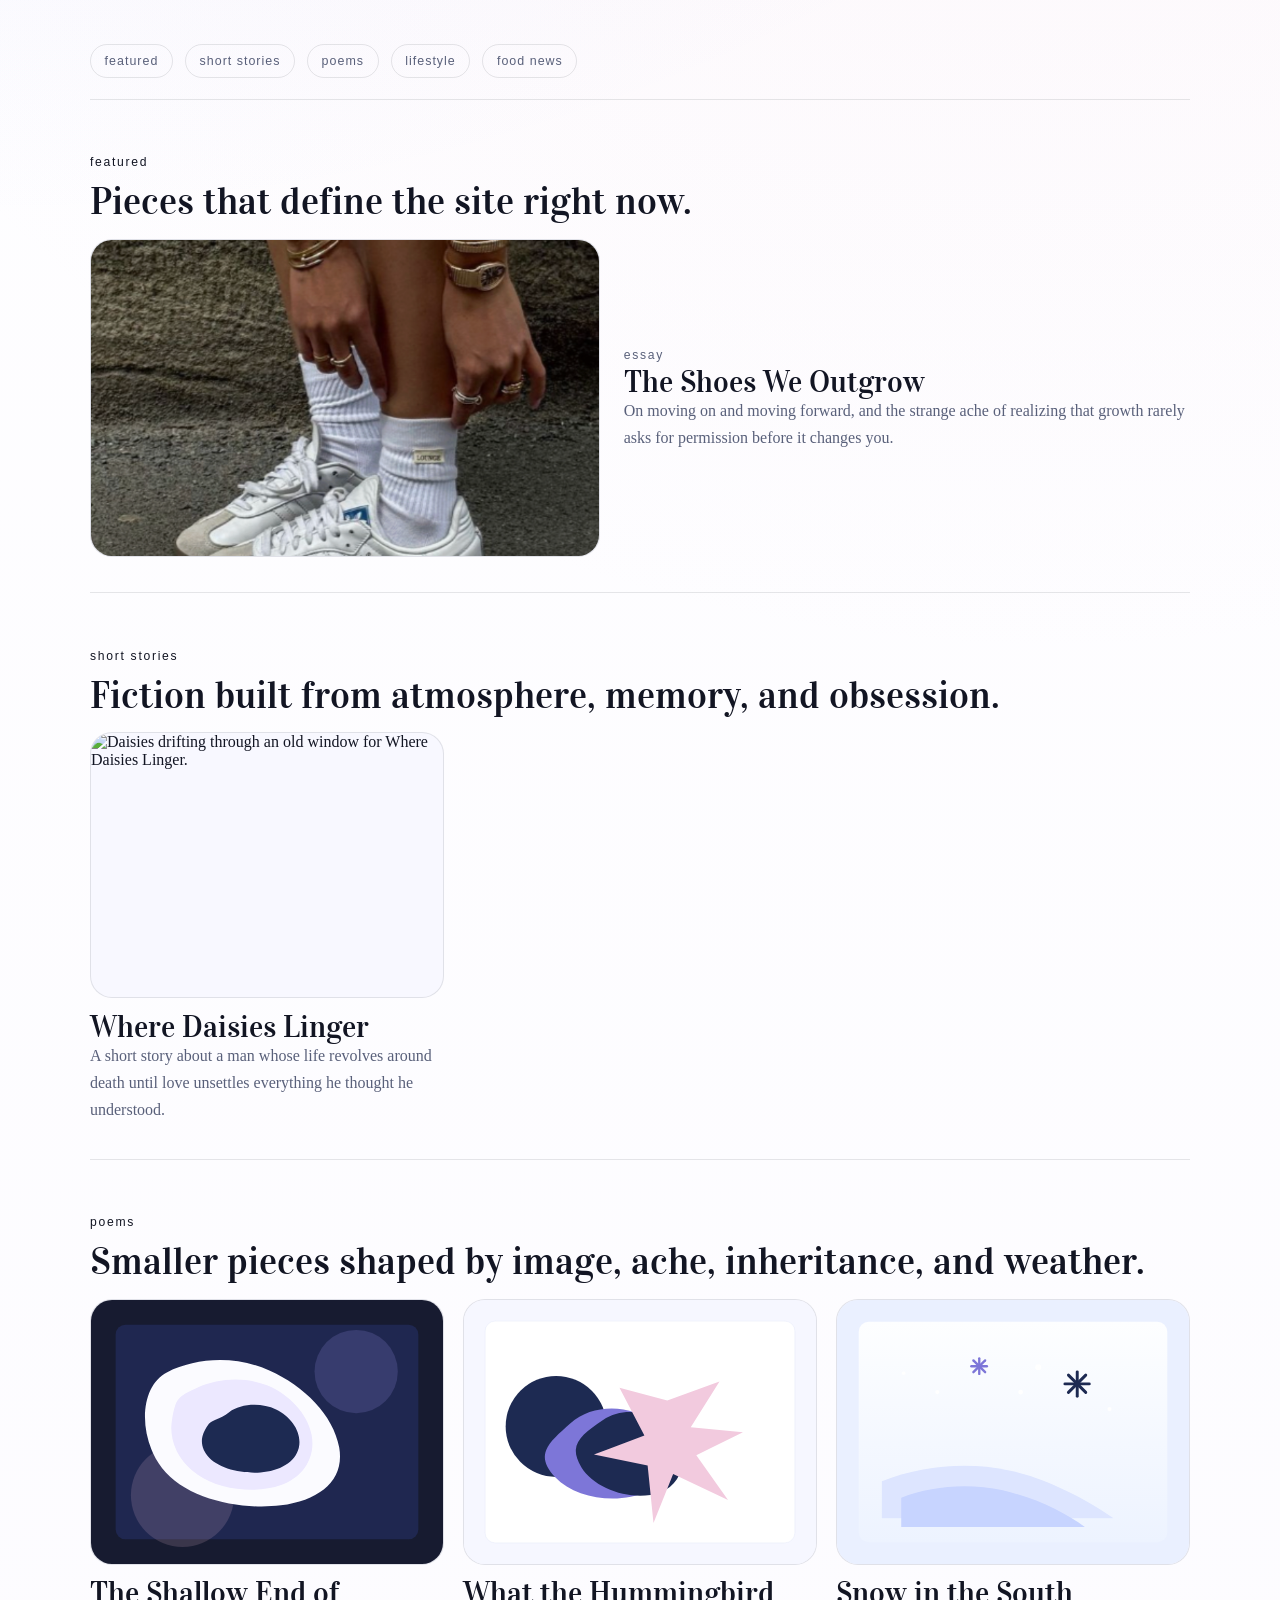
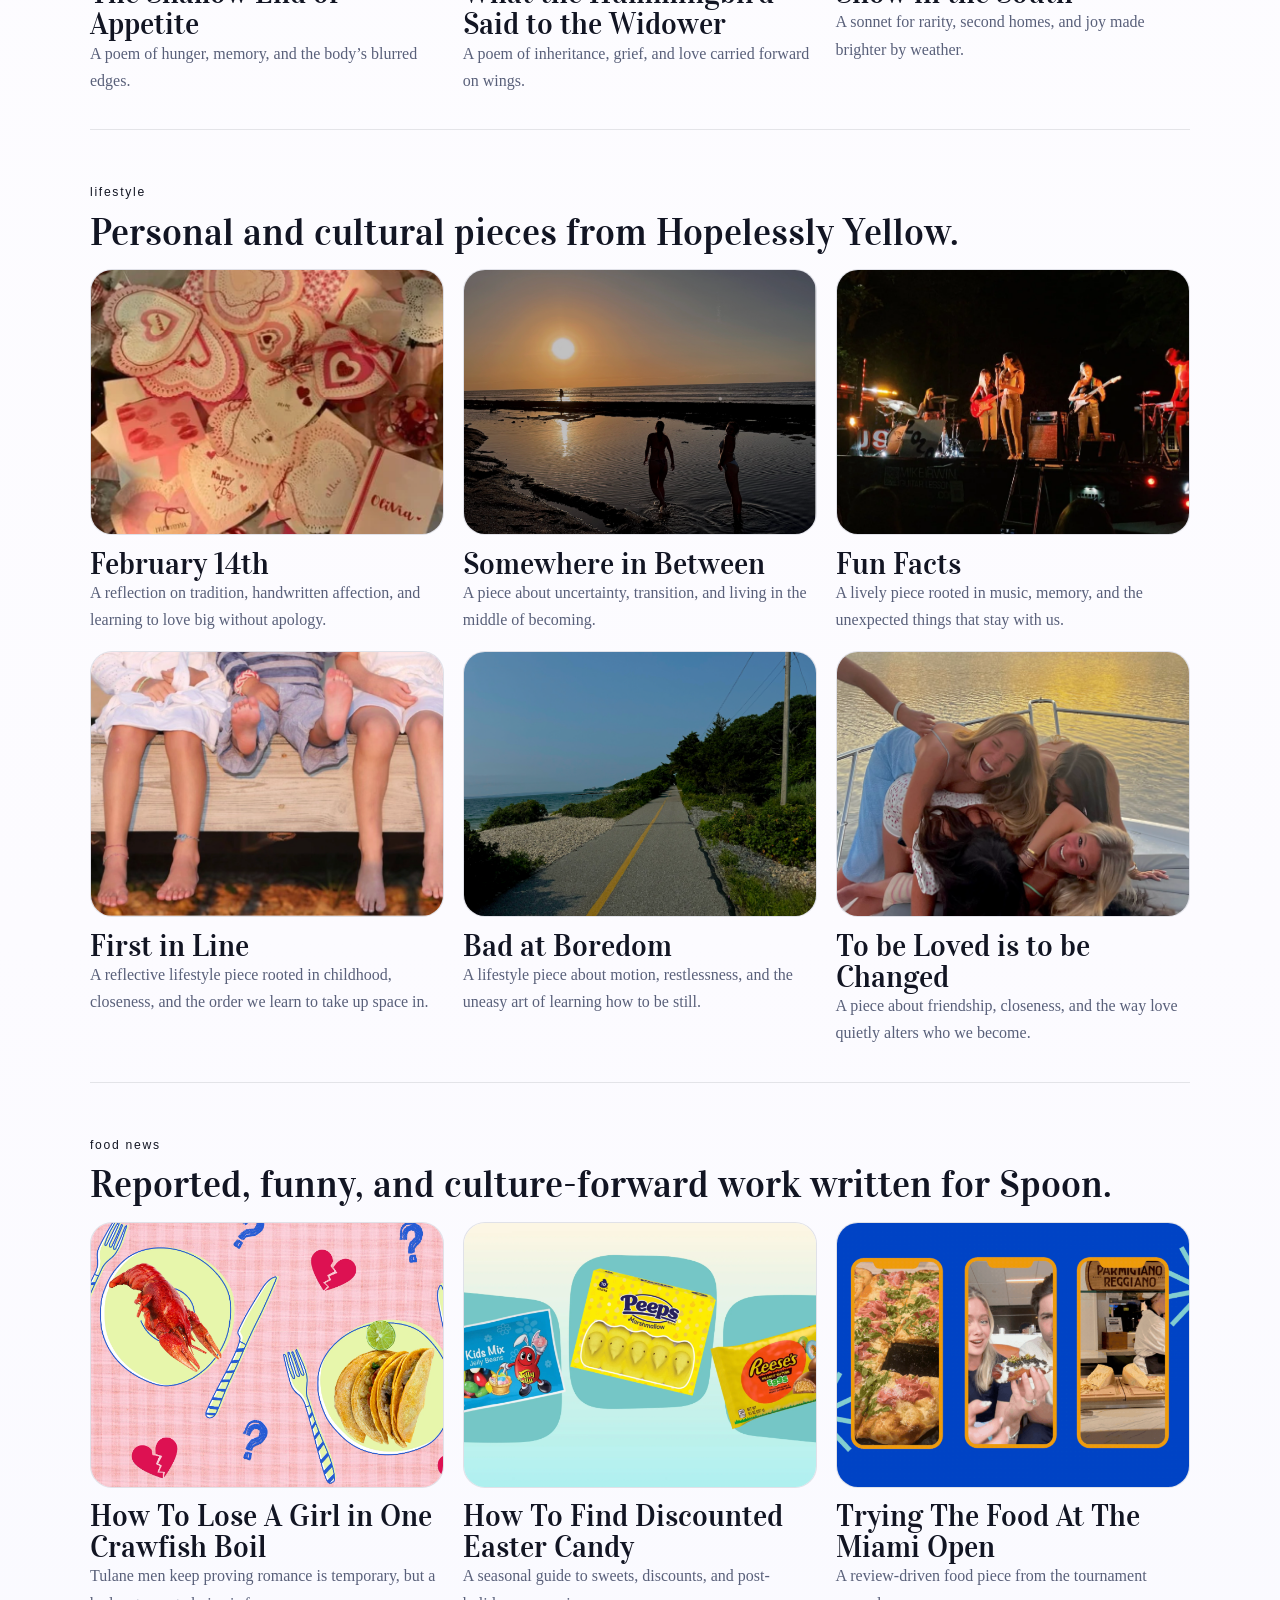
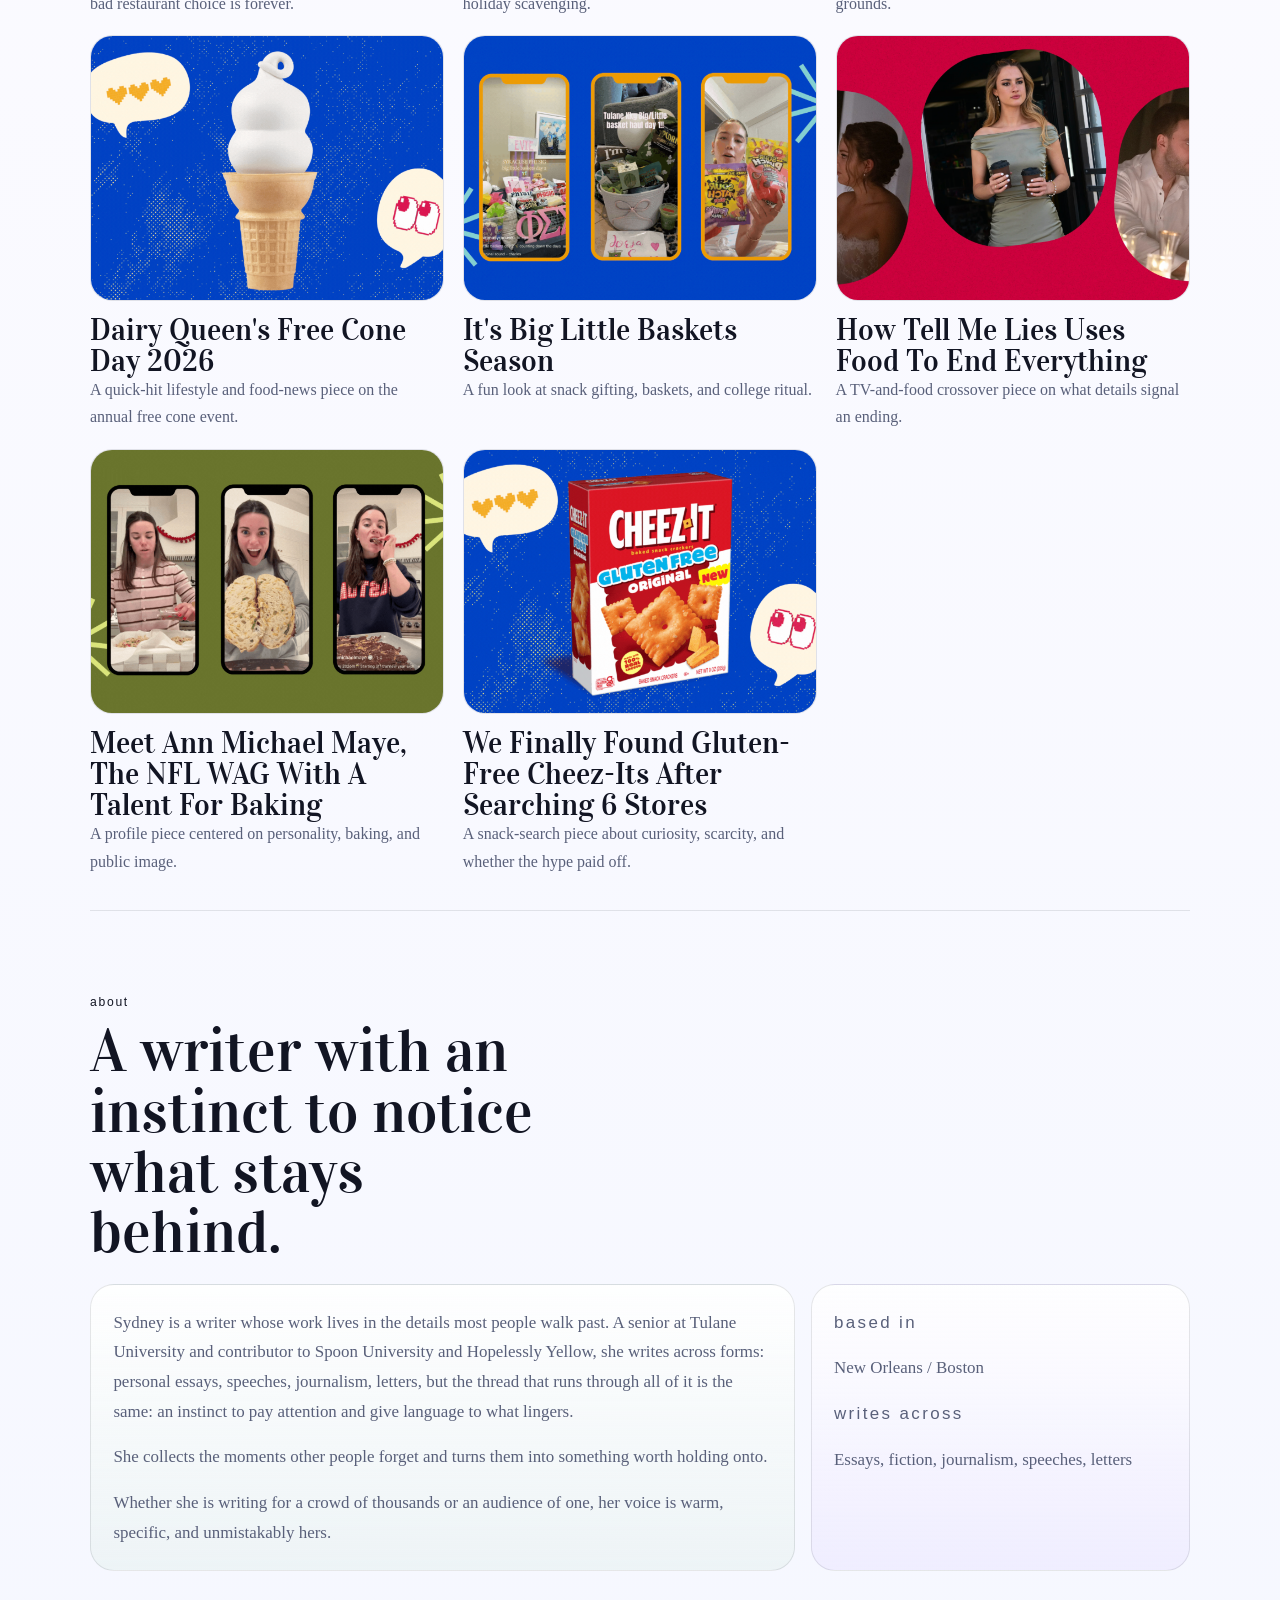
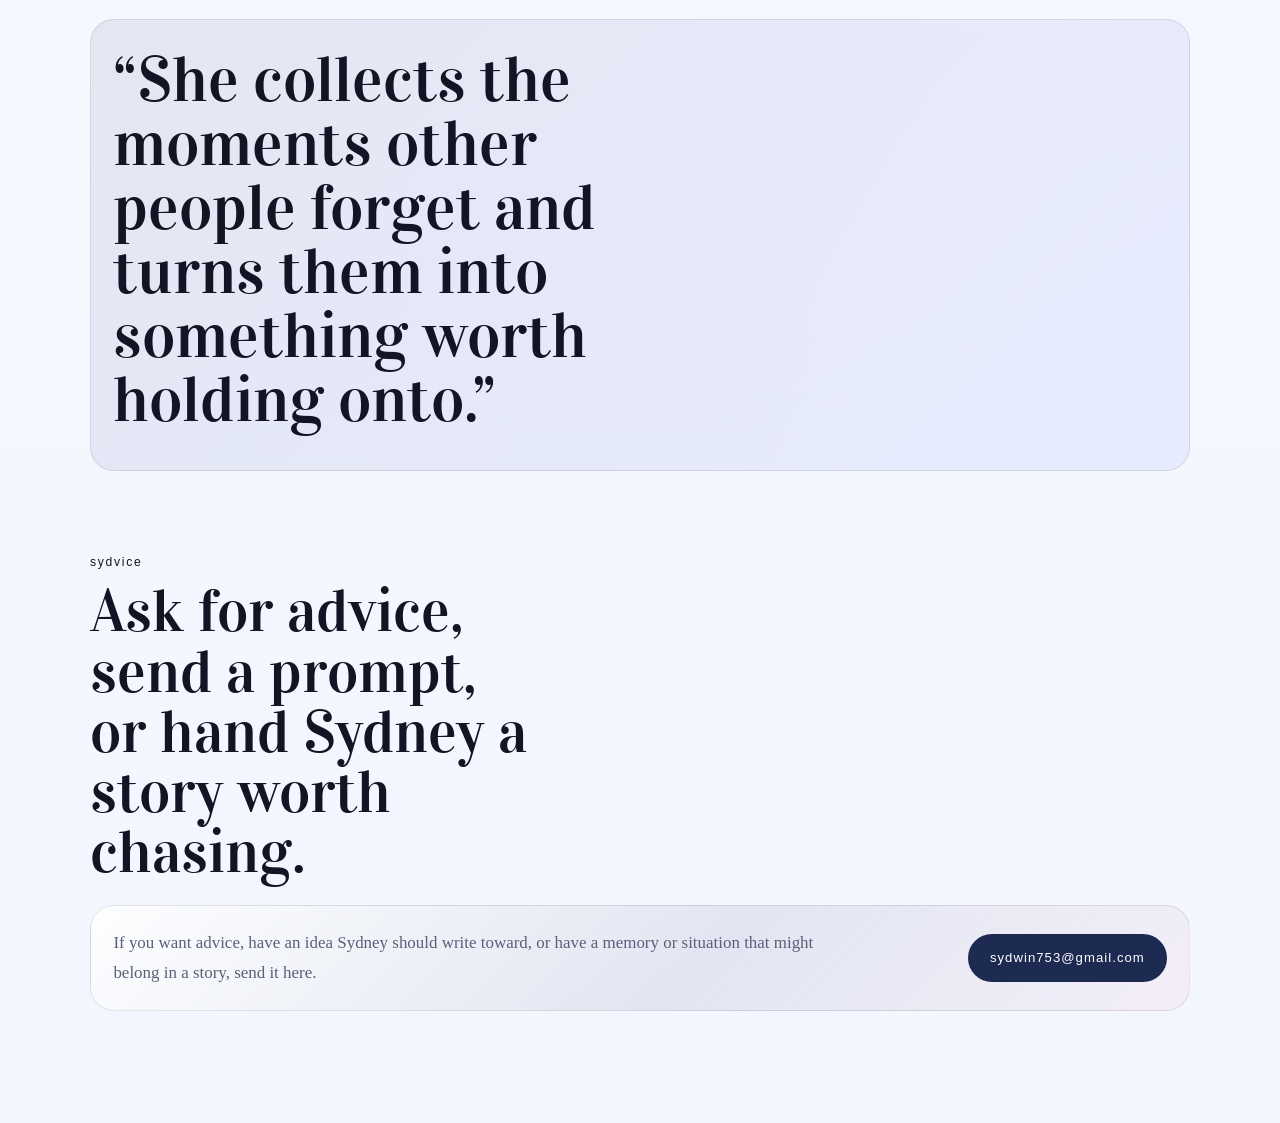
==== commit 2dd5636d: "Refresh site branding and Sydvice section" ====
--- a/index.html
+++ b/index.html
@@ -3,10 +3,10 @@
   <head>
     <meta charset="UTF-8" />
     <meta name="viewport" content="width=device-width, initial-scale=1.0" />
-    <title>Sydney Holzman | Morning Brew</title>
+    <title>Sydney Holzman | The Slow Read Drift: Brewed Thoughts</title>
     <meta
       name="description"
-      content="Morning Brew by Sydney Holzman, an editorial home for short stories, poems, food writing, lifestyle pieces, and essays."
+      content="The Slow Read Drift: Brewed Thoughts by Sydney Holzman, an editorial home for short stories, poems, food writing, lifestyle pieces, and essays."
     />
     <link rel="preconnect" href="https://fonts.googleapis.com" />
     <link rel="preconnect" href="https://fonts.gstatic.com" crossorigin />
@@ -20,7 +20,7 @@
     <div class="page-shell">
       <header class="site-header reveal">
         <nav class="nav">
-          <a class="brand" href="#top">Morning Brew</a>
+          <a class="brand" href="#top">The Slow Read Drift: Brewed Thoughts</a>
           <div class="nav-links">
             <div class="nav-dropdown">
               <a class="nav-link" href="#archive">Archive</a>
@@ -33,7 +33,7 @@
               </div>
             </div>
             <a class="nav-link" href="#about">About</a>
-            <a class="nav-link" href="#submit">Submit</a>
+            <a class="nav-link" href="#sydvice">Sydvice</a>
           </div>
         </nav>
       </header>
@@ -72,8 +72,8 @@
 
         <section class="scroll-notes">
           <p class="reveal">
-            Morning Brew brings together Sydney’s essays, fiction, poems, food
-            writing, and lifestyle pieces in one place.
+            The Slow Read Drift brings together Sydney’s essays, fiction,
+            poems, food writing, and lifestyle pieces in one place.
           </p>
           <p class="reveal">
             Some pieces are personal. Some are reported. All of them are
@@ -81,7 +81,7 @@
           </p>
         </section>
 
-        <section class="archive reveal" id="archive">
+        <section class="archive" id="archive">
           <div class="section-heading">
             <p class="eyebrow">Archive</p>
             <h2>A growing collection arranged so you can browse by mood or form.</h2>
@@ -156,21 +156,21 @@
             </div>
             <div class="archive-grid">
               <article class="archive-card">
-                <img class="archive-image" src="assets/poems-cover.svg" alt="Poems section cover." />
+                <img class="archive-image" src="assets/poem-appetite-cover.svg" alt="Minimal abstract cover for The Shallow End of Appetite." />
                 <div>
                   <a class="mini-title" href="writing/the-shallow-end-of-appetite.html">The Shallow End of Appetite</a>
                   <p>A poem of hunger, memory, and the body’s blurred edges.</p>
                 </div>
               </article>
               <article class="archive-card">
-                <img class="archive-image" src="assets/poems-cover.svg" alt="Poems section cover." />
+                <img class="archive-image" src="assets/poem-hummingbird-cover.svg" alt="Minimal abstract cover for What the Hummingbird Said to the Widower." />
                 <div>
                   <a class="mini-title" href="writing/what-the-hummingbird-said-to-the-widower.html">What the Hummingbird Said to the Widower</a>
                   <p>A poem of inheritance, grief, and love carried forward on wings.</p>
                 </div>
               </article>
               <article class="archive-card">
-                <img class="archive-image" src="assets/poems-cover.svg" alt="Poems section cover." />
+                <img class="archive-image" src="assets/poem-snow-cover.svg" alt="Minimal abstract cover for Snow in the South." />
                 <div>
                   <a class="mini-title" href="writing/snow-in-the-south.html">Snow in the South</a>
                   <p>A sonnet for rarity, second homes, and joy made brighter by weather.</p>
@@ -296,7 +296,7 @@
           </section>
         </section>
 
-        <section class="about-section reveal" id="about">
+        <section class="about-section" id="about">
           <div class="section-heading">
             <p class="eyebrow">About</p>
             <h2>A writer with an instinct to notice what stays behind.</h2>
@@ -331,26 +331,26 @@
           </div>
         </section>
 
-        <section class="quote-section reveal">
+        <section class="quote-section">
           <blockquote>
             “She collects the moments other people forget and turns them into
             something worth holding onto.”
           </blockquote>
         </section>
 
-        <section class="submit-section reveal" id="submit">
+        <section class="submit-section" id="sydvice">
           <div class="section-heading">
-            <p class="eyebrow">Submit</p>
-            <h2>Send a prompt, a question, or something worth a closer look.</h2>
+            <p class="eyebrow">Sydvice</p>
+            <h2>Ask for advice, send a prompt, or hand Sydney a story worth chasing.</h2>
           </div>
           <div class="submit-row">
             <p>
-              If you have a subject Sydney should write toward, a memory worth
-              revisiting, or a piece you want to share, send it here.
+              If you want advice, have an idea Sydney should write toward, or
+              have a memory or situation that might belong in a story, send it here.
             </p>
             <a
               class="button button-primary"
-              href="mailto:sydwin753@gmail.com?subject=Morning%20Brew%20Submission"
+              href="mailto:sydwin753@gmail.com?subject=Sydvice"
               >sydwin753@gmail.com</a
             >
           </div>
--- a/styles.css
+++ b/styles.css
@@ -1,14 +1,16 @@
 :root {
-  --bg: #fdfcff;
-  --ink: #111111;
-  --muted: #666666;
-  --line: rgba(17, 17, 17, 0.1);
-  --line-strong: rgba(17, 17, 17, 0.18);
-  --blue: #5e72ff;
-  --violet: #8c7bff;
-  --pink: #f6bfd8;
-  --butter: #f4ddb0;
-  --mint: #cfe8df;
+  --bg: #fbfbff;
+  --ink: #121523;
+  --muted: #59607a;
+  --line: rgba(18, 21, 35, 0.1);
+  --line-strong: rgba(18, 21, 35, 0.2);
+  --navy: #1d2a52;
+  --blue: #4f6fff;
+  --violet: #7d76d8;
+  --lavender: #ece8ff;
+  --pink: #f2cade;
+  --butter: #f0dfb8;
+  --mint: #d7eadf;
 }
 
 * {
@@ -25,9 +27,9 @@
   color: var(--ink);
   font-family: "Times New Roman", Times, serif;
   background:
-    radial-gradient(circle at top left, rgba(140, 123, 255, 0.14), transparent 24%),
-    radial-gradient(circle at 80% 10%, rgba(246, 191, 216, 0.16), transparent 22%),
-    linear-gradient(180deg, #ffffff 0%, #fcfbff 58%, #f7f8ff 100%);
+    radial-gradient(circle at top left, rgba(79, 111, 255, 0.14), transparent 24%),
+    radial-gradient(circle at 82% 10%, rgba(242, 202, 222, 0.18), transparent 22%),
+    linear-gradient(180deg, #ffffff 0%, #fcfbff 55%, #f3f6ff 100%);
 }
 
 img {
@@ -83,6 +85,9 @@
 
 .brand {
   font-weight: 700;
+  max-width: 20rem;
+  color: var(--navy);
+  line-height: 1.45;
 }
 
 .nav-link {
@@ -123,7 +128,7 @@
 }
 
 .dropdown-menu a:hover {
-  color: var(--blue);
+  color: var(--navy);
 }
 
 .nav-dropdown:hover .dropdown-menu,
@@ -136,7 +141,7 @@
 .nav-link:hover,
 .text-link:hover,
 .mini-title:hover {
-  color: var(--blue);
+  color: var(--navy);
 }
 
 .hero {
@@ -194,7 +199,7 @@
   max-width: 300px;
   justify-self: end;
   background:
-    linear-gradient(135deg, rgba(140, 123, 255, 0.14), rgba(246, 191, 216, 0.14));
+    linear-gradient(135deg, rgba(29, 42, 82, 0.1), rgba(242, 202, 222, 0.14));
 }
 
 .portrait-card img {
@@ -219,7 +224,7 @@
   padding: 1.3rem 1.4rem;
   margin-bottom: 3rem;
   background:
-    linear-gradient(135deg, rgba(255, 255, 255, 0.82), rgba(246, 191, 216, 0.18));
+    linear-gradient(135deg, rgba(255, 255, 255, 0.82), rgba(236, 232, 255, 0.72));
 }
 
 .intro-strip p {
@@ -293,8 +298,9 @@
 }
 
 .archive-jump a:hover {
-  color: var(--blue);
-  border-color: var(--blue);
+  color: var(--navy);
+  border-color: rgba(29, 42, 82, 0.4);
+  background: rgba(236, 232, 255, 0.7);
 }
 
 .archive-section {
@@ -408,12 +414,12 @@
 
 .about-copy {
   background:
-    linear-gradient(180deg, rgba(255, 255, 255, 0.82), rgba(207, 232, 223, 0.18));
+    linear-gradient(180deg, rgba(255, 255, 255, 0.9), rgba(215, 234, 223, 0.28));
 }
 
 .about-meta {
   background:
-    linear-gradient(180deg, rgba(255, 255, 255, 0.82), rgba(244, 221, 176, 0.2));
+    linear-gradient(180deg, rgba(255, 255, 255, 0.88), rgba(236, 232, 255, 0.66));
 }
 
 .about-copy p,
@@ -429,7 +435,7 @@
 .quote-section {
   margin-bottom: 3rem;
   background:
-    linear-gradient(135deg, rgba(140, 123, 255, 0.08), rgba(94, 114, 255, 0.06));
+    linear-gradient(135deg, rgba(29, 42, 82, 0.08), rgba(79, 111, 255, 0.08));
 }
 
 blockquote {
@@ -443,7 +449,7 @@
   justify-content: space-between;
   gap: 1rem;
   background:
-    linear-gradient(135deg, rgba(255, 255, 255, 0.84), rgba(140, 123, 255, 0.12));
+    linear-gradient(135deg, rgba(255, 255, 255, 0.86), rgba(29, 42, 82, 0.08) 55%, rgba(242, 202, 222, 0.18));
 }
 
 .submit-row p {
@@ -474,7 +480,7 @@
 }
 
 .button-primary {
-  background: var(--ink);
+  background: var(--navy);
   color: #ffffff;
 }
 
@@ -518,7 +524,7 @@
 
 .reading-body em,
 .reading-body strong {
-  color: var(--blue);
+  color: var(--navy);
 }
 
 .reveal {
